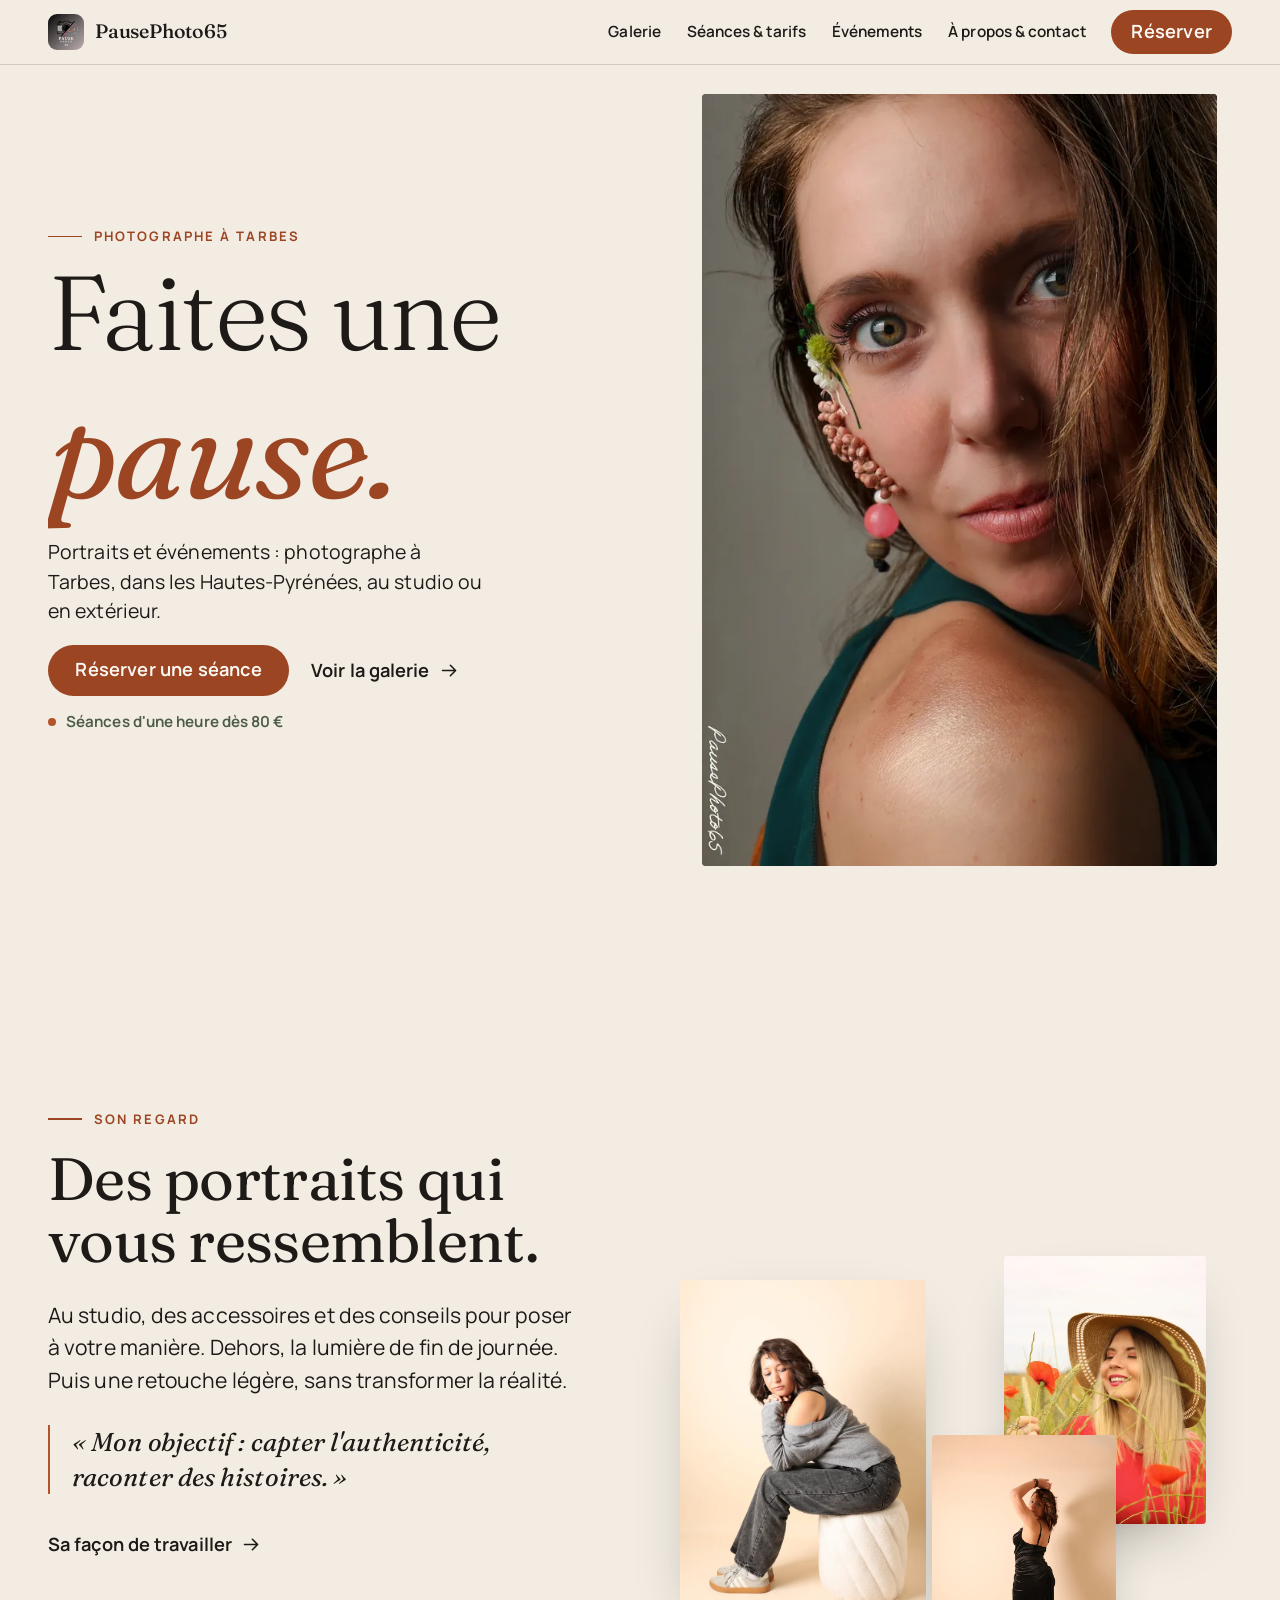
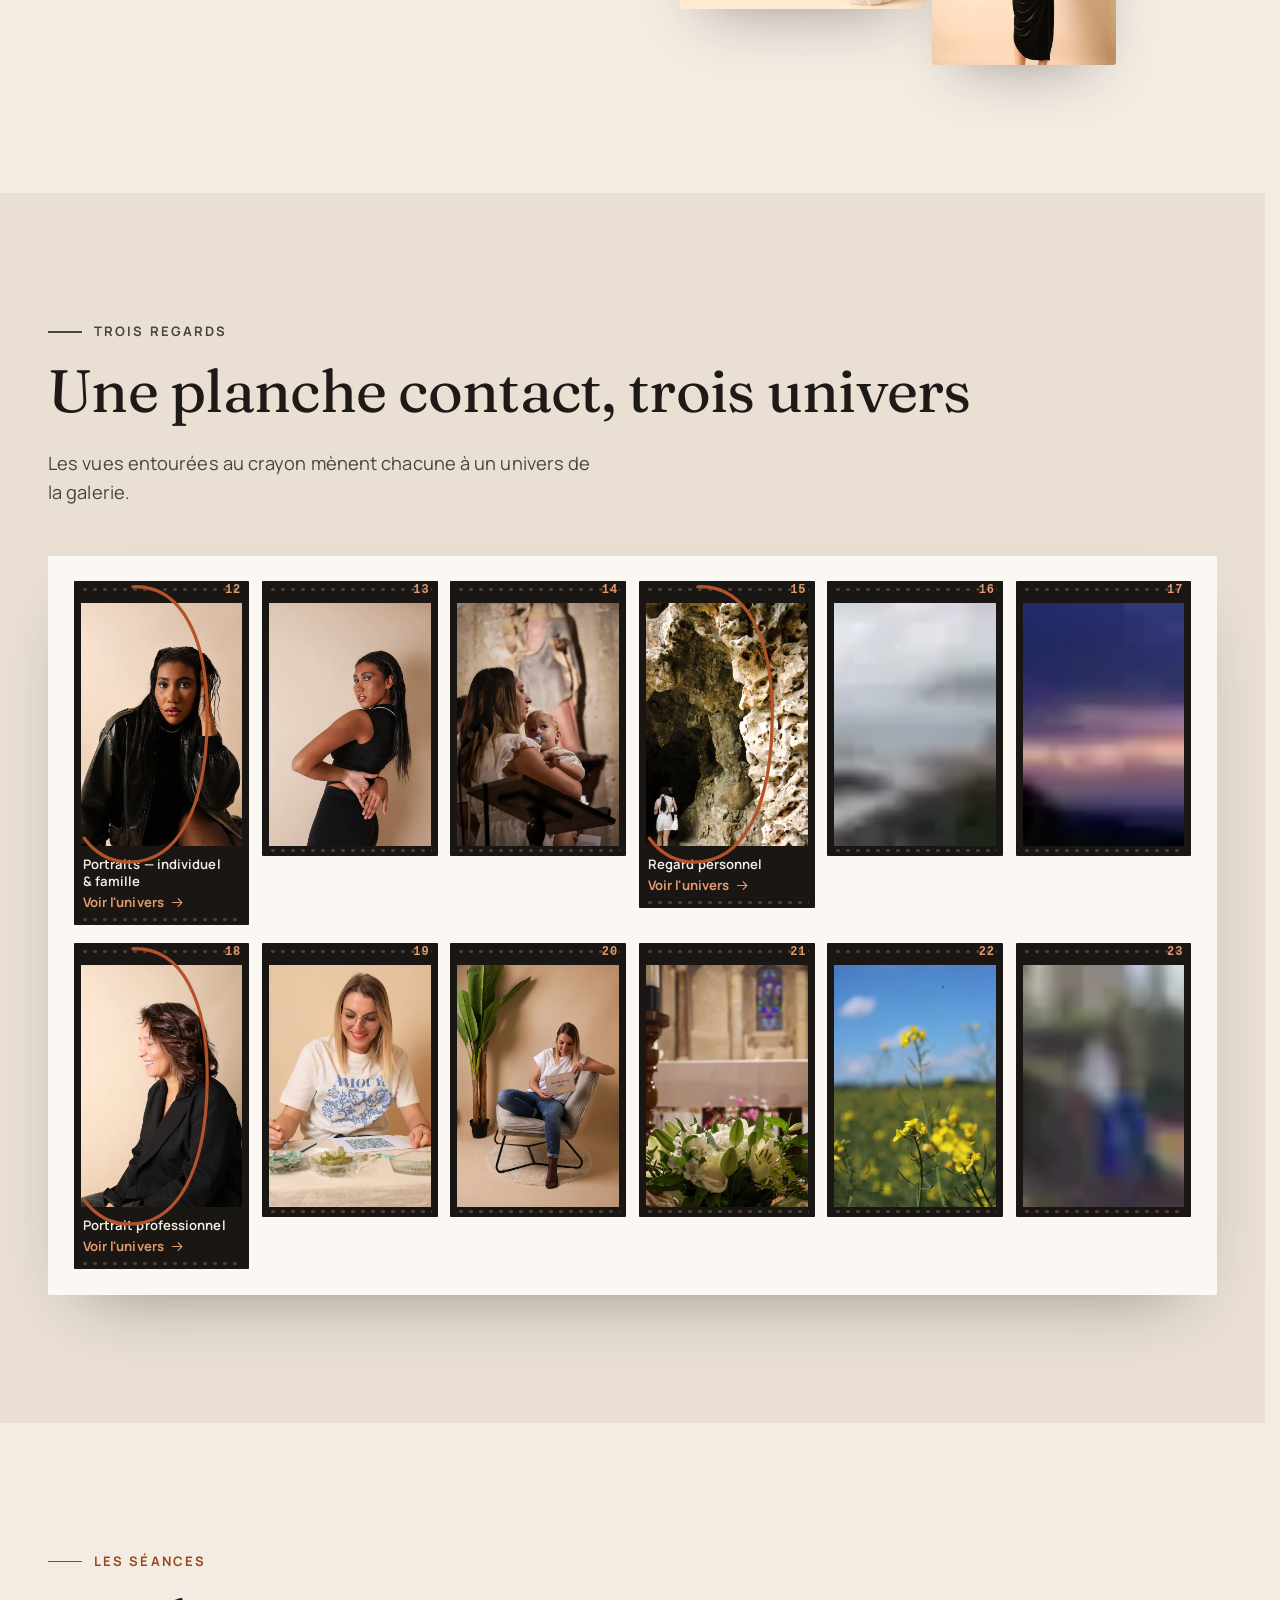
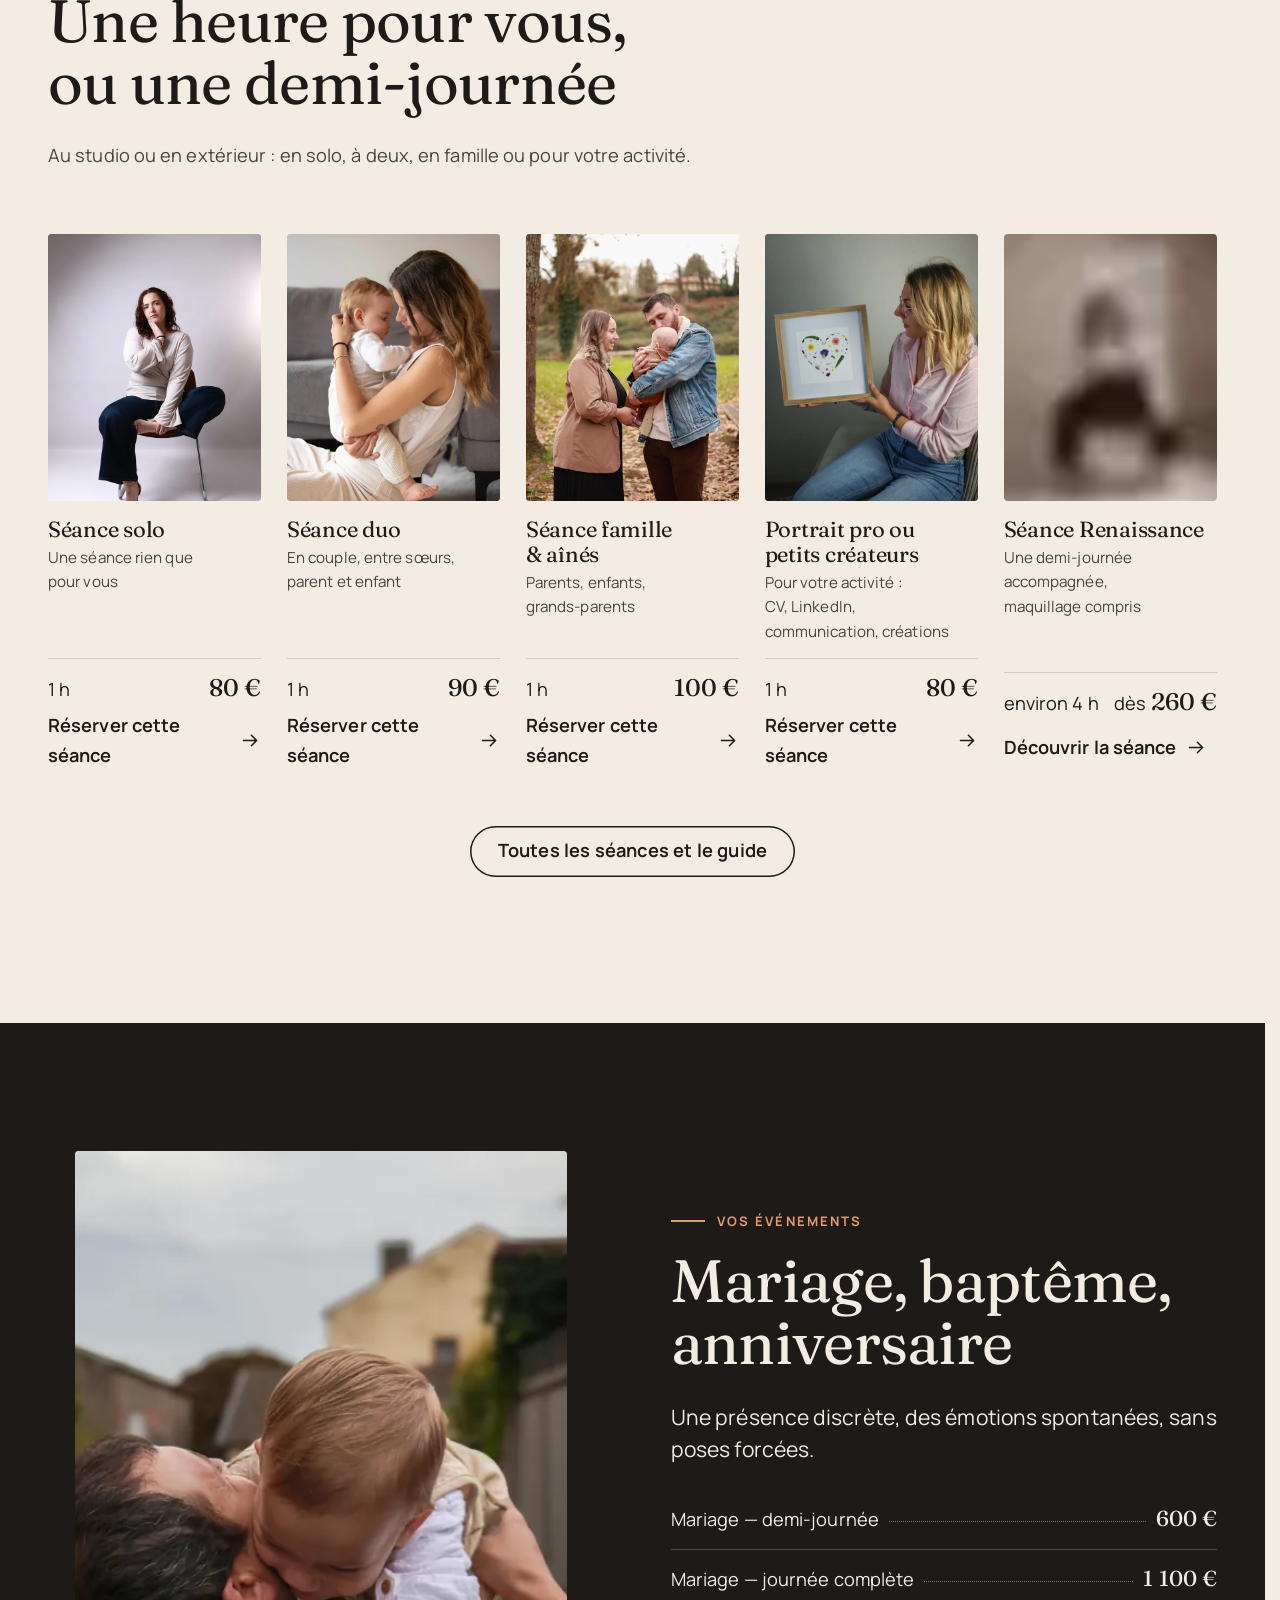
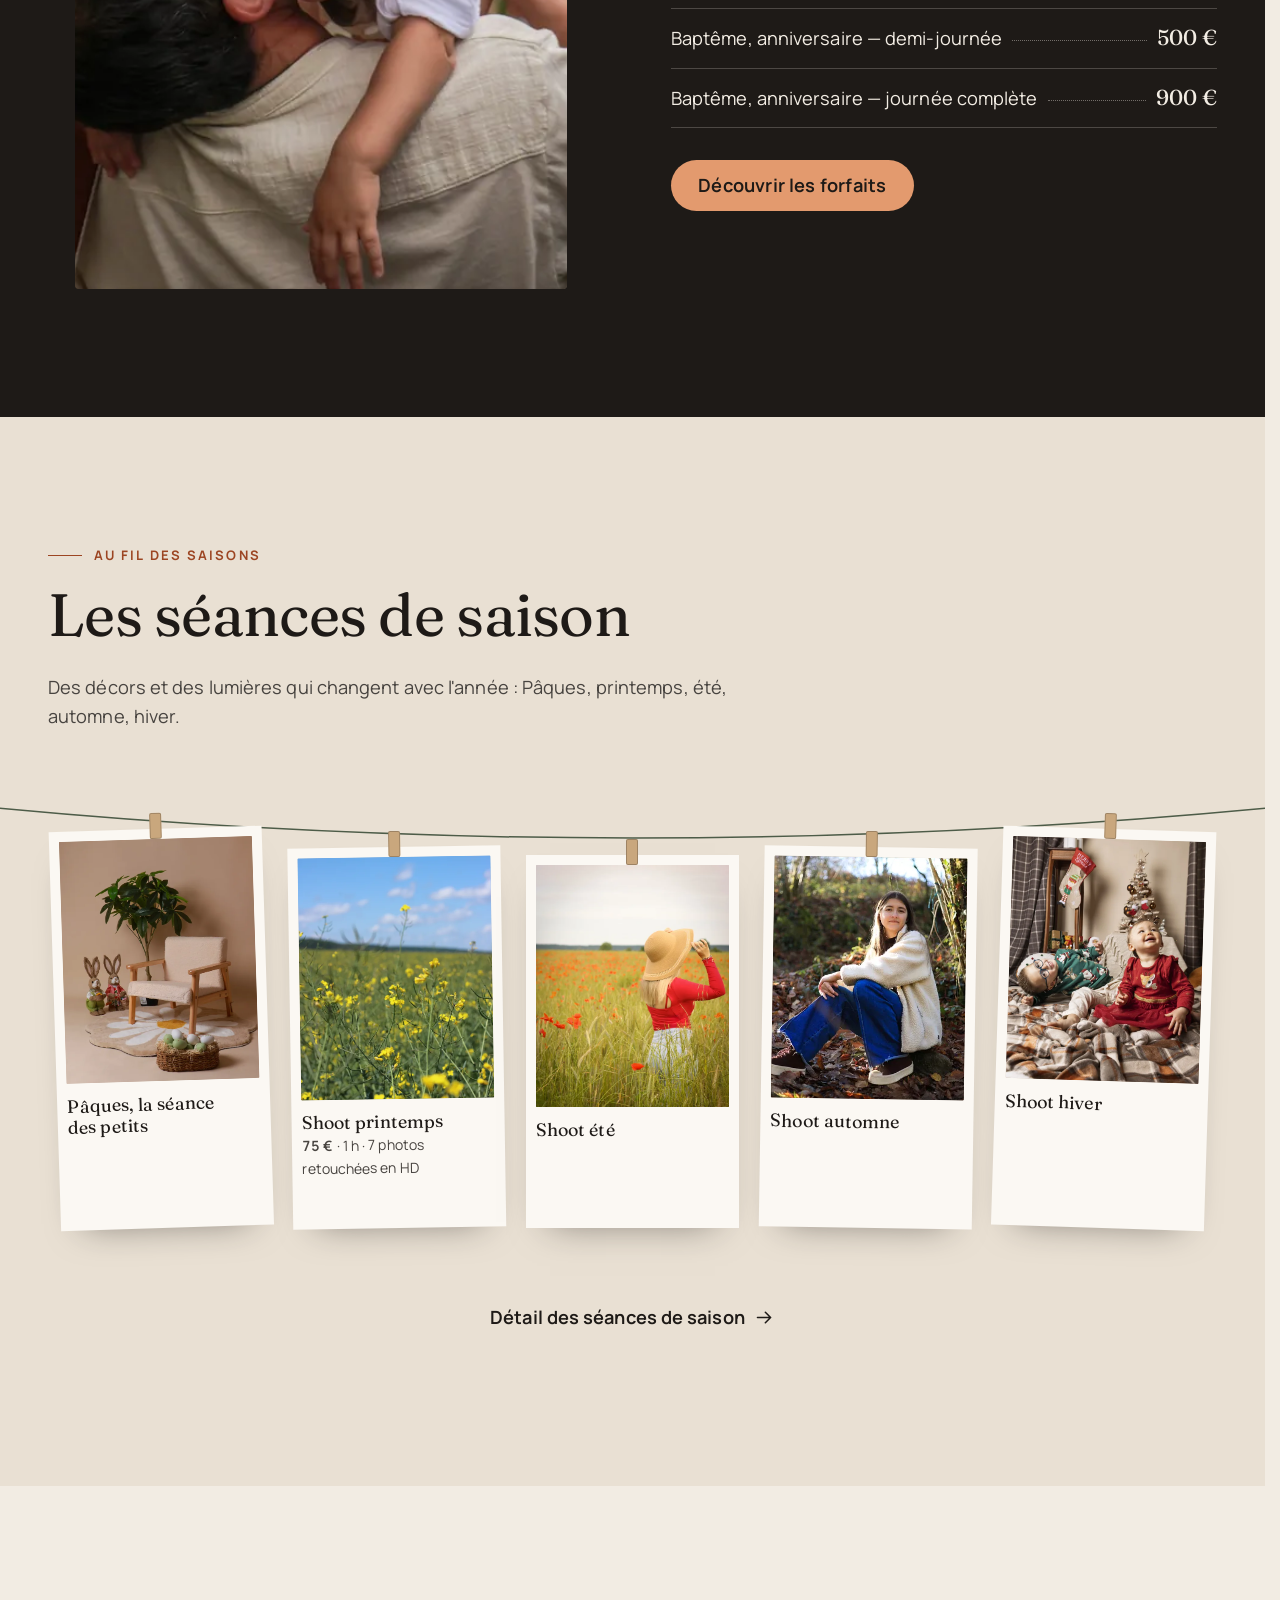
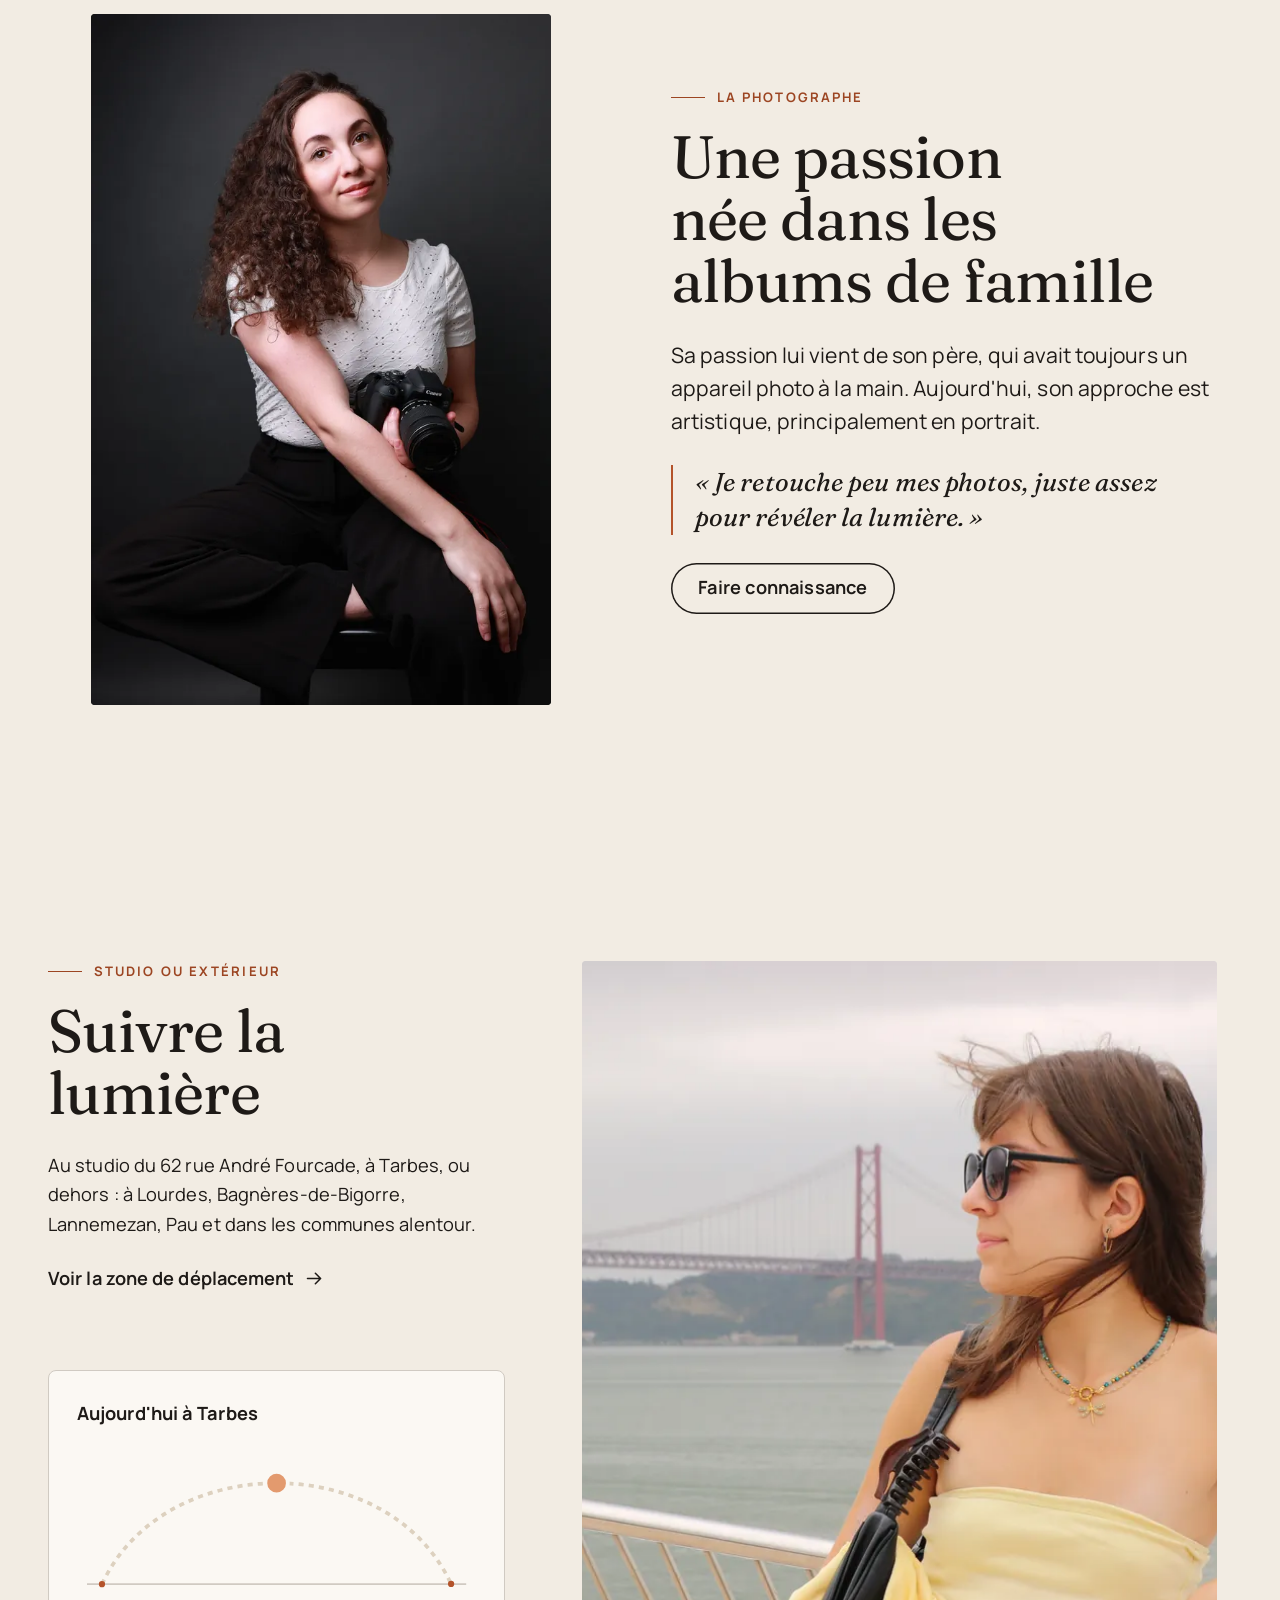
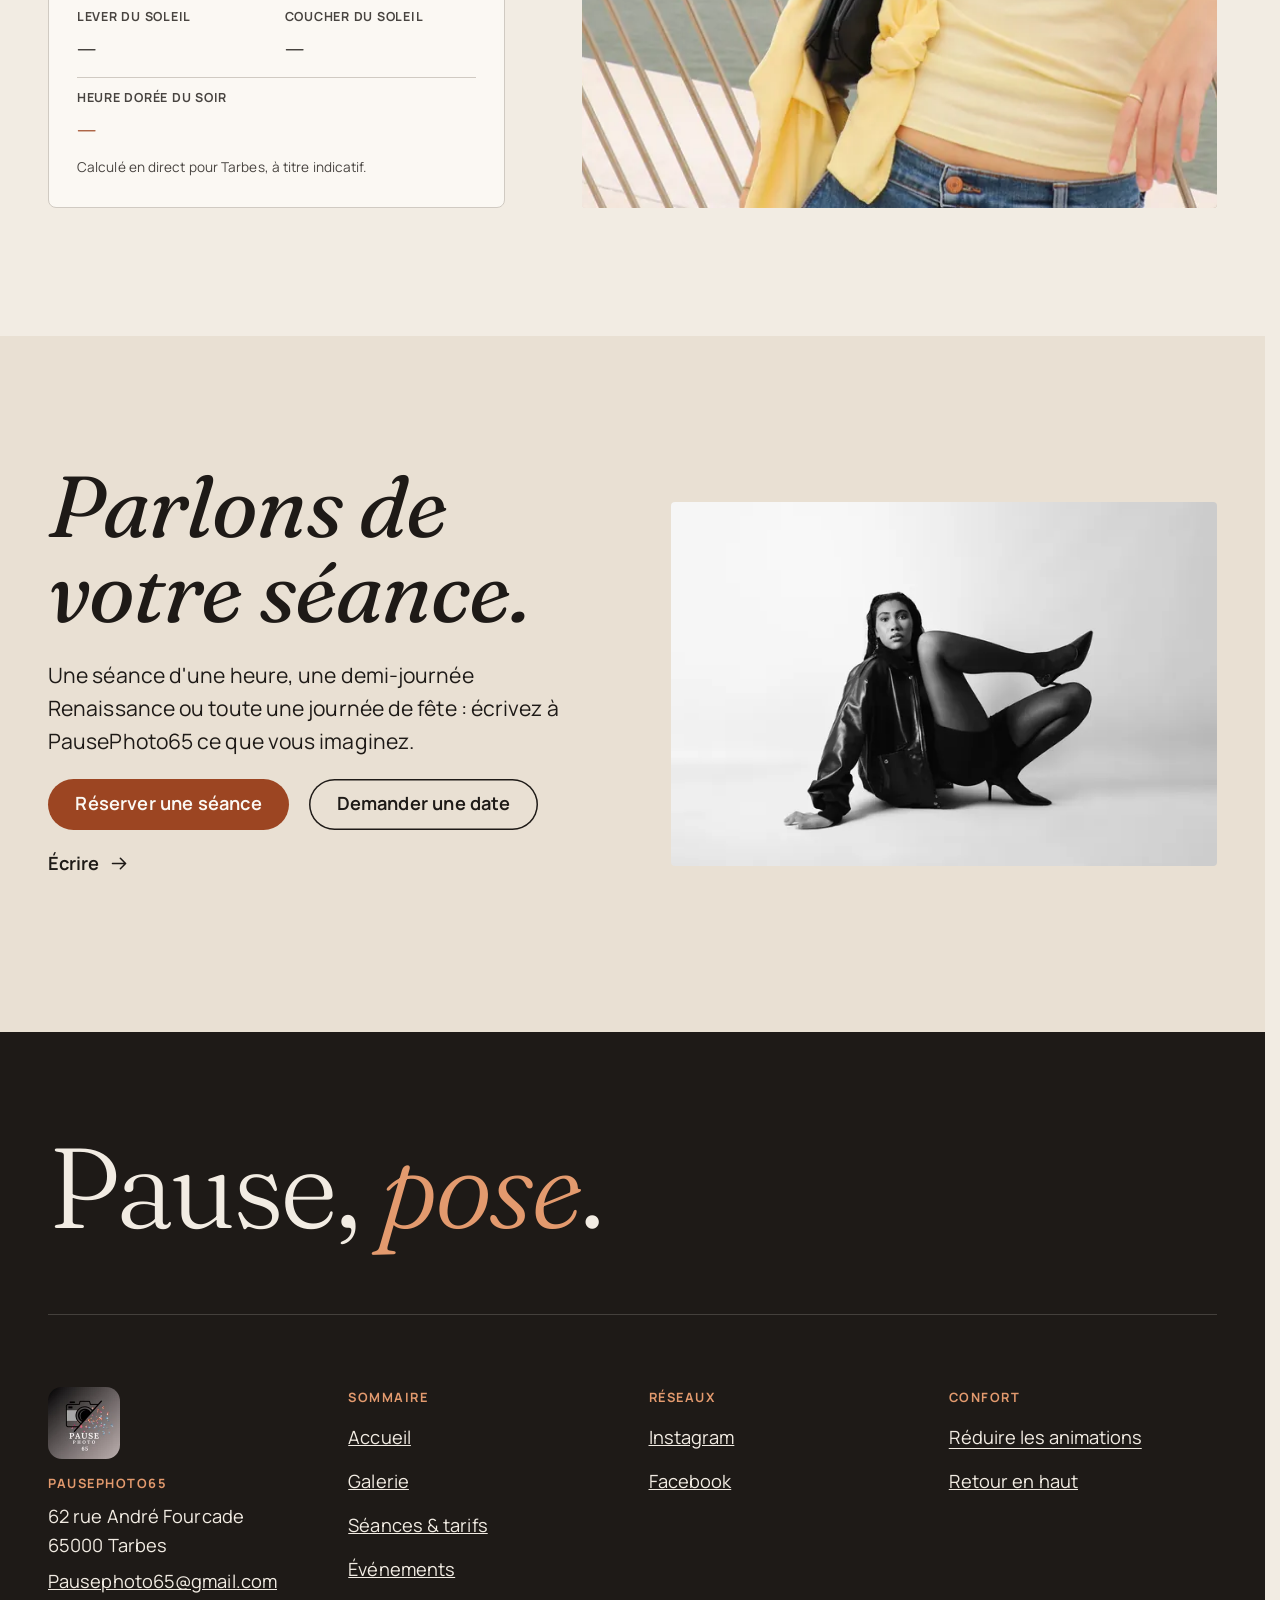
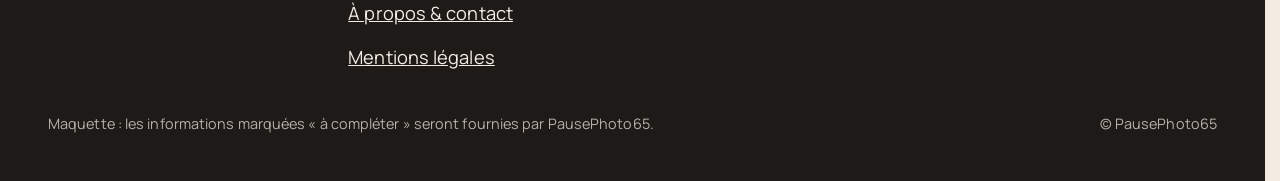
==== index.html @ 1d2128db "Maquette PausePhoto65 v1" ====
<!doctype html>
<html lang="fr" data-v="1" data-gabarit="accueil" data-page="accueil" data-curseur>
<head>
<meta charset="utf-8">
<meta name="viewport" content="width=device-width, initial-scale=1, viewport-fit=cover">
<title>PausePhoto65 : photographe à Tarbes, portraits et événements</title>
<meta name="description" content="PausePhoto65, photographe à Tarbes dans les Hautes-Pyrénées : portraits individuels et de famille, portraits professionnels, mariages et événements, au studio ou en extérieur.">
<meta name="robots" content="noindex, nofollow">
<link rel="canonical" href="https://pausephoto65-maquette.vercel.app/">
<style>:root{--fond:#f2ece3;--texte:#1e1a17;--voile-fond:#1e1a17;--ouverture-fond:#f2ece3;--menu-fond:#f2ece3}:root { --entete-h: 72px; --barres-h: 0px; } html { background: var(--fond); color: var(--texte); scrollbar-gutter: stable; } body { margin: 0; background: var(--fond); } html.js:not(.calme):not(.secours):not([data-arrivee="retour"]) [data-anime] { opacity: 0; } html.js:not(.calme):not(.secours):not([data-arrivee="retour"]) [data-anime].vu { opacity: 1; } [data-voile] { position: fixed; inset: 0; z-index: 900; background: var(--voile-fond); transform: translateY(100%); visibility: hidden; pointer-events: none; } html[data-arrivee="voile"]:not(.voile-leve):not(.calme):not(.secours) [data-voile] { transform: none; visibility: visible; } html.calme [data-voile], html.secours [data-voile] { visibility: hidden !important; } .ouverture-panneau { position: fixed; inset: 0; z-index: 850; display: none; place-content: center; justify-items: center; background: var(--ouverture-fond, var(--voile-fond)); color: var(--fond); text-align: center; } html.js[data-arrivee="intro"]:not(.calme):not(.secours):not(.intro-finie) .ouverture-panneau { display: grid; } html.defilement-bloque, html.defilement-bloque body, html.js[data-arrivee="intro"]:not(.calme):not(.secours):not(.intro-finie), html.js[data-arrivee="intro"]:not(.calme):not(.secours):not(.intro-finie) body, html[data-arrivee="voile"]:not(.voile-leve):not(.calme):not(.secours), html[data-arrivee="voile"]:not(.voile-leve):not(.calme):not(.secours) body { overflow: hidden; } html.js[data-arrivee="intro"]:not(.calme):not(.secours):not(.intro-finie) { background-color: var(--ouverture-fond, var(--voile-fond)); } html[data-arrivee="voile"]:not(.voile-leve):not(.calme):not(.secours) { background-color: var(--voile-fond); }</style>
<script>(function () {
var d = document.documentElement, ss = null, ls = null;
try { ss = window.sessionStorage; ls = window.localStorage; } catch (e) {}
d.classList.add('js');
var calme = false;
try { calme = !!ls && ls.getItem('socle:calme') === 'oui'; } catch (e) {}
if (!calme && window.matchMedia && matchMedia('(prefers-reduced-motion: reduce)').matches) calme = true;
if (calme) d.classList.add('calme');
var nav = performance.getEntriesByType ? performance.getEntriesByType('navigation')[0] : null;
var type = nav ? nav.type : 'navigate';
var depart = null;
try { depart = JSON.parse(ss.getItem('socle:depart') || 'null'); ss.removeItem('socle:depart'); } catch (e) {}
if (depart && !(Date.now() - depart.t < 15000)) depart = null;
var retourSection = false;
try { retourSection = !!ss.getItem('socle:calme-retour'); } catch (e) {}
var mode = type === 'back_forward' || retourSection ? 'retour' : type === 'reload' ? 'intro' : depart ? 'voile' : 'intro';
d.setAttribute('data-arrivee', mode);
if (mode === 'voile' && depart.couleur) d.style.setProperty('--voile-fond', depart.couleur);
if (type === 'reload' && 'scrollRestoration' in history) {
if (!retourSection) history.scrollRestoration = 'manual';
}
try {
var choisie = ls && ls.getItem('socle:langue');
var langue = (d.lang || '').slice(0, 2);
if (choisie && choisie !== langue && type === 'navigate' && !depart) {
var alt = document.querySelector('link[rel="alternate"][hreflang="' + choisie + '"]');
if (alt) location.replace(new URL(alt.href).pathname + location.search + location.hash);
}
} catch (e) {}
setTimeout(function () { if (!d.classList.contains('demarre')) d.classList.add('secours'); }, 2000);
})();</script>
<link rel="preload" href="/assets/fonts/fraunces.woff2" as="font" type="font/woff2" crossorigin>
<link rel="preload" href="/assets/fonts/manrope.woff2" as="font" type="font/woff2" crossorigin>
<link rel="stylesheet" href="/assets/css/socle.css?v=1">
<link rel="stylesheet" href="/assets/css/site.css?v=1">
<link rel="modulepreload" href="/assets/js/site.js?v=1">
<link rel="modulepreload" href="/assets/js/socle/index.js?v=1">
<script src="/assets/vendor/gsap.min.js" defer></script>
<script src="/assets/vendor/ScrollTrigger.min.js" defer></script>
<script src="/assets/vendor/SplitText.min.js" defer></script>
<script type="module" src="/assets/js/site.js?v=1"></script>
<meta name="theme-color" content="#f2ece3">
<link rel="icon" href="/assets/images/favicon-32.png" sizes="32x32" type="image/png">
<link rel="icon" href="/assets/images/favicon-48.png" sizes="48x48" type="image/png">
<link rel="apple-touch-icon" href="/assets/images/apple-touch-icon.png">
<meta property="og:type" content="website">
<meta property="og:site_name" content="PausePhoto65">
<meta property="og:locale" content="fr_FR">
<meta property="og:title" content="PausePhoto65 : photographe à Tarbes, portraits et événements">
<meta property="og:description" content="PausePhoto65, photographe à Tarbes dans les Hautes-Pyrénées : portraits individuels et de famille, portraits professionnels, mariages et événements, au studio ou en extérieur.">
<meta property="og:url" content="https://pausephoto65-maquette.vercel.app/">
<meta property="og:image" content="https://pausephoto65-maquette.vercel.app/assets/partage/accueil-fr.jpg">
<meta property="og:image:width" content="1200">
<meta property="og:image:height" content="630">
<meta property="og:image:alt" content="PausePhoto65, photographe à Tarbes : portrait d&#39;une femme qui regarde par-dessus son épaule">
<meta name="twitter:card" content="summary_large_image">
<script type="application/ld+json">{"@context":"https://schema.org","@type":"LocalBusiness","name":"PausePhoto65","description":"Photographe à Tarbes, dans les Hautes-Pyrénées : portraits individuels et de famille, portraits professionnels, mariages et événements, au studio ou en extérieur.","url":"https://pausephoto65-maquette.vercel.app/","email":"Pausephoto65@gmail.com","address":{"@type":"PostalAddress","streetAddress":"62 rue André Fourcade","postalCode":"65000","addressLocality":"Tarbes","addressCountry":"FR"},"areaServed":["Tarbes","Lourdes","Bagnères-de-Bigorre","Lannemezan","Pau"],"priceRange":"75 € – 1 100 €","sameAs":["https://www.facebook.com/pausephoto65/","https://www.instagram.com/pausephoto65/"]}</script>
</head>
<body id="haut">
<div data-voile aria-hidden="true"><div class="voile-contenu"><svg class="voile-iris" viewBox="-100 -100 200 200" aria-hidden="true" focusable="false">
<path class="iris-lames" fill-rule="evenodd" d="M-100 0a100 100 0 1 0 200 0a100 100 0 1 0 -200 0ZM0 -30.00L23.45 -18.70L29.25 6.68L13.02 27.03L-13.02 27.03L-29.25 6.68L-23.45 -18.70Z"/>
<path class="iris-aretes" d="M23.45 -18.70L98.47 17.42M29.25 6.68L47.78 87.85M13.02 27.03L-38.90 92.13M-13.02 27.03L-96.28 27.03M-29.25 6.68L-81.16 -58.42M-23.45 -18.70L-4.93 -99.88M0 -30.00L75.02 -66.13"/>
<circle class="iris-bague" r="98.5"/>
</svg><span data-voile-libelle>Accueil</span></div></div>
<div class="ouverture-panneau" data-ouverture aria-hidden="true" data-gouttiere="#f2ece3">
  <div class="iris" style="--flou:url(/assets/images/photos/regard-epaule-flou.webp)">
    <div class="iris-photo"><img src="/assets/images/photos/regard-epaule-640.webp" alt="" width="640" height="960" decoding="async"></div>
    <svg class="iris-svg" viewBox="-100 -100 200 200" aria-hidden="true" focusable="false">
<path class="iris-lames" fill-rule="evenodd" d="M-100 0a100 100 0 1 0 200 0a100 100 0 1 0 -200 0ZM0 -58.00L45.35 -36.16L56.55 12.91L25.17 52.26L-25.17 52.26L-56.55 12.91L-45.35 -36.16Z"/>
<path class="iris-aretes" d="M45.35 -36.16L99.49 -10.09M56.55 12.91L69.92 71.49M25.17 52.26L-12.30 99.24M-25.17 52.26L-85.26 52.26M-56.55 12.91L-94.01 -34.08M-45.35 -36.16L-31.97 -94.75M0 -58.00L54.14 -84.07"/>
<circle class="iris-bague" r="98.5"/>
</svg>
  </div>
  <p class="ouverture-nom">PausePhoto65</p>
  <p class="ouverture-ligne">Photographe à Tarbes</p>
</div>
<a class="evitement" href="#contenu">Aller au contenu</a>
<header data-entete>
  <div class="entete-rangee">
    <a class="entete-logo" href="/" data-libelle="Accueil" aria-current="page">
      <img src="/assets/images/logo/logo-72.webp" alt="" width="36" height="36"><span>PausePhoto65</span>
    </a>
    <nav data-nav aria-label="Navigation principale">
      <ul><li><a href="/galerie" data-libelle="Galerie">Galerie</a></li><li><a href="/seances" data-libelle="Séances &amp; tarifs">Séances &amp; tarifs</a></li><li><a href="/evenements" data-libelle="Événements">Événements</a></li><li><a href="/a-propos" data-libelle="À propos &amp; contact">À propos &amp; contact</a></li></ul>
    </nav>
    <div class="entete-actions">
      <a class="bouton bouton--petit" href="/seances#reservation" data-libelle="Séances &amp; tarifs" data-magnetique>Réserver</a>
      <button type="button" data-menu-bouton aria-controls="menu" aria-expanded="false" data-libelle-ouvrir="Menu" data-libelle-fermer="Fermer"><span class="menu-icone" aria-hidden="true"><span></span><span></span></span><span data-libelle-bouton>Menu</span></button>
    </div>
  </div>
</header>
<div id="menu" data-menu role="dialog" aria-modal="true" aria-label="Menu">
  <div class="menu-grille">
    <ul><li style="--i:0"><a href="/" class="menu-lien" data-libelle="Accueil" aria-current="page"><span class="menu-num" aria-hidden="true">01</span><span>Accueil</span></a></li><li style="--i:1"><a href="/galerie" class="menu-lien" data-libelle="Galerie"><span class="menu-num" aria-hidden="true">02</span><span>Galerie</span></a></li><li style="--i:2"><a href="/seances" class="menu-lien" data-libelle="Séances &amp; tarifs"><span class="menu-num" aria-hidden="true">03</span><span>Séances &amp; tarifs</span></a></li><li style="--i:3"><a href="/evenements" class="menu-lien" data-libelle="Événements"><span class="menu-num" aria-hidden="true">04</span><span>Événements</span></a></li><li style="--i:4"><a href="/a-propos" class="menu-lien" data-libelle="À propos &amp; contact"><span class="menu-num" aria-hidden="true">05</span><span>À propos &amp; contact</span></a></li></ul>
    <div class="menu-cote">
      <p><a class="bouton" href="/seances#reservation" data-libelle="Séances &amp; tarifs">Réserver une séance</a></p>
      <p><a class="lien-fort" href="mailto:Pausephoto65@gmail.com">Pausephoto65@gmail.com</a></p>
      <p class="menu-adresse">62 rue André Fourcade, 65000 Tarbes</p>
      <p class="menu-reseaux"><a href="https://www.instagram.com/pausephoto65/" target="_blank" rel="noopener">Instagram<span class="visuellement-cache"> (nouvel onglet)</span></a> · <a href="https://www.facebook.com/pausephoto65/" target="_blank" rel="noopener">Facebook<span class="visuellement-cache"> (nouvel onglet)</span></a></p>
      <p><button type="button" class="lien" data-calme-bascule data-libelle-reduire="Réduire les animations" data-libelle-retablir="Rétablir les animations" data-libelle-systeme="Animations réduites par le réglage de votre appareil"><span data-libelle-bouton>Réduire les animations</span></button></p>
    </div>
  </div>
</div>
<main id="contenu" tabindex="-1">
<section class="hero ecran" id="ouverture">
  <div class="hero-titre-bloc">
    <p class="sur hero-sur" data-anime="gsap" data-entree><span class="sur-trait" aria-hidden="true"></span>Photographe à Tarbes</p>
    <h1 class="hero-titre" data-superpose><span class="ligne-masque"><span class="hero-ligne" data-anime="gsap">Faites une</span></span><span class="ligne-masque"><span class="hero-ligne hero-ligne--accent" data-anime="gsap">pause.</span></span></h1>
  </div>
  <figure data-hero data-mise-au-point class="media hero-media" style="--flou:url(/assets/images/photos/regard-epaule-flou.webp);--cadrage:50% 40%">
  <picture>
    <img src="/assets/images/photos/regard-epaule-1280.webp" srcset="/assets/images/photos/regard-epaule-640.webp 640w, /assets/images/photos/regard-epaule-1280.webp 1280w, /assets/images/photos/regard-epaule-1920.webp 1920w" sizes="(max-width: 760px) 92vw, (max-width: 1100px) 40vw, 32vw" alt="Portrait rapproché d&#39;une femme qui regarde par-dessus son épaule, boucles d&#39;oreilles fleuries" width="1280" height="1920" fetchpriority="high" loading="eager" decoding="async">
  </picture>
</figure>
  <div class="hero-cote" data-anime="gsap">
    <p class="hero-texte">Portraits et événements : photographe à Tarbes, dans les Hautes-Pyrénées, au studio ou en extérieur.</p>
    <p class="hero-actions">
      <a class="bouton" href="/seances#reservation" data-libelle="Séances &amp; tarifs" data-action-principale data-magnetique>Réserver une séance</a>
      <a href="/galerie" class="lien-fleche" data-libelle="Galerie">Voir la galerie <svg class="icone" viewBox="0 0 24 24" aria-hidden="true" focusable="false"><path d="M4 12h15m-6-6 6 6-6 6" fill="none" stroke="currentColor" stroke-width="1.8" stroke-linecap="round" stroke-linejoin="round"/></svg></a>
    </p>
    <p class="hero-info" data-info-cle>Séances d&#39;une heure dès 80 €</p>
  </div>
</section>
<section class="section manifeste" id="pause-pose">
  <div class="conteneur manifeste-grille">
    <div class="manifeste-texte">
      <p class="sur"><span class="sur-trait" aria-hidden="true"></span>Son regard</p>
      <h2 class="titre-section" data-anime>Des portraits qui vous ressemblent.</h2>
      <p class="texte-large" data-anime>Au studio, des accessoires et des conseils pour poser à votre manière. Dehors, la lumière de fin de journée. Puis une retouche légère, sans transformer la réalité.</p>
      <blockquote class="citation " data-anime><p>« Mon objectif : capter l&#39;authenticité, raconter des histoires. »</p></blockquote>
      <p data-anime><a href="/a-propos#facon" class="lien-fleche" data-libelle="À propos &amp; contact">Sa façon de travailler <svg class="icone" viewBox="0 0 24 24" aria-hidden="true" focusable="false"><path d="M4 12h15m-6-6 6 6-6 6" fill="none" stroke="currentColor" stroke-width="1.8" stroke-linecap="round" stroke-linejoin="round"/></svg></a></p>
    </div>
    <div class="manifeste-visuel">
      <canvas class="mot-pause" data-mot-pause aria-hidden="true" data-audit-ignorer width="600" height="240"></canvas>
      <div class="manifeste-photos">
        <figure data-parallaxe="-8" data-mise-au-point class="media manifeste-photo manifeste-photo--1" style="--flou:url(/assets/images/photos/studio-pouf-pull-gris-flou.webp);--cadrage:50% 35%;aspect-ratio:3 / 4">
  <picture>
    <img src="/assets/images/photos/studio-pouf-pull-gris-1280.webp" srcset="/assets/images/photos/studio-pouf-pull-gris-640.webp 640w, /assets/images/photos/studio-pouf-pull-gris-1280.webp 1280w, /assets/images/photos/studio-pouf-pull-gris-1920.webp 1920w" sizes="(max-width: 760px) 56vw, 22vw" alt="Jeune femme assise sur un pouf blanc, pull gris, regard pensif" width="1280" height="1778" loading="lazy" decoding="async">
  </picture>
</figure>
        <figure data-parallaxe="10" data-mise-au-point class="media manifeste-photo manifeste-photo--2" style="--flou:url(/assets/images/photos/coquelicots-chapeau-sourire-flou.webp);--cadrage:50% 30%;aspect-ratio:3 / 4">
  <picture>
    <img src="/assets/images/photos/coquelicots-chapeau-sourire-1280.webp" srcset="/assets/images/photos/coquelicots-chapeau-sourire-640.webp 640w, /assets/images/photos/coquelicots-chapeau-sourire-1280.webp 1280w, /assets/images/photos/coquelicots-chapeau-sourire-1920.webp 1920w" sizes="(max-width: 760px) 46vw, 18vw" alt="Femme souriante au chapeau de paille, les yeux fermés, parmi les coquelicots" width="1280" height="1658" loading="lazy" decoding="async">
  </picture>
</figure>
        <figure data-parallaxe="-14" data-mise-au-point class="media manifeste-photo manifeste-photo--3" style="--flou:url(/assets/images/photos/studio-robe-satin-dos-flou.webp);--cadrage:50% 30%;aspect-ratio:4 / 5">
  <picture>
    <img src="/assets/images/photos/studio-robe-satin-dos-1280.webp" srcset="/assets/images/photos/studio-robe-satin-dos-640.webp 640w, /assets/images/photos/studio-robe-satin-dos-1280.webp 1280w, /assets/images/photos/studio-robe-satin-dos-1920.webp 1920w" sizes="(max-width: 760px) 42vw, 16vw" alt="Femme en robe de satin noir, de dos, les bras levés, fond beige" width="1280" height="1546" loading="lazy" decoding="async">
  </picture>
</figure>
      </div>
    </div>
  </div>
</section>
<section class="section regards" id="trois-regards">
  <div class="conteneur regards-tete">
    <p class="sur"><span class="sur-trait" aria-hidden="true"></span>Trois regards</p>
    <h2 class="titre-section" data-anime>Une planche contact, trois univers</h2>
    <p data-anime>Les vues entourées au crayon mènent chacune à un univers de la galerie.</p>
  </div>
  <div class="conteneur">
    <ol class="planche" data-planche>
      <li class="vue vue--choisie"><span class="vue-num" aria-hidden="true">12</span><a class="vue-lien" href="/galerie#portraits" data-libelle="Galerie"><span class="vue-cadre"><figure class="media vue-media" style="--flou:url(/assets/images/photos/studio-blouson-cuir-main-flou.webp);--cadrage:50% 35%;aspect-ratio:2 / 3">
  <picture>
    <img src="/assets/images/photos/studio-blouson-cuir-main-1280.webp" srcset="/assets/images/photos/studio-blouson-cuir-main-640.webp 640w, /assets/images/photos/studio-blouson-cuir-main-1280.webp 1280w, /assets/images/photos/studio-blouson-cuir-main-1920.webp 1920w" sizes="(max-width: 760px) 30vw, 15vw" alt="" width="1280" height="1873" loading="lazy" decoding="async">
  </picture>
</figure><svg class="vue-cercle" viewBox="0 0 100 150" preserveAspectRatio="none" aria-hidden="true" focusable="false"><path d="M50 4C80 3 97 30 96 74c-1 44-18 72-48 72C19 146 3 118 4 75 5 33 20 6 52 5c9 0 17 3 22 7" pathLength="1"/></svg></span><span class="vue-legende">Portraits — individuel &amp; famille <span class="vue-voir">Voir l&#39;univers <svg class="icone" viewBox="0 0 24 24" aria-hidden="true" focusable="false"><path d="M4 12h15m-6-6 6 6-6 6" fill="none" stroke="currentColor" stroke-width="1.8" stroke-linecap="round" stroke-linejoin="round"/></svg></span></span></a></li><li class="vue"><span class="vue-num" aria-hidden="true">13</span><figure class="media vue-media" style="--flou:url(/assets/images/photos/studio-dos-noir-flou.webp);--cadrage:50% 35%;aspect-ratio:2 / 3">
  <picture>
    <img src="/assets/images/photos/studio-dos-noir-1280.webp" srcset="/assets/images/photos/studio-dos-noir-640.webp 640w, /assets/images/photos/studio-dos-noir-1280.webp 1280w, /assets/images/photos/studio-dos-noir-1920.webp 1920w" sizes="(max-width: 760px) 30vw, 15vw" alt="Jeune femme de dos qui se retourne vers l&#39;objectif, haut noir, fond beige" width="1280" height="1862" loading="lazy" decoding="async">
  </picture>
</figure></li><li class="vue"><span class="vue-num" aria-hidden="true">14</span><figure class="media vue-media" style="--flou:url(/assets/images/photos/bapteme-maman-bebe-eglise-flou.webp);--cadrage:50% 35%;aspect-ratio:2 / 3">
  <picture>
    <img src="/assets/images/photos/bapteme-maman-bebe-eglise-1280.webp" srcset="/assets/images/photos/bapteme-maman-bebe-eglise-640.webp 640w, /assets/images/photos/bapteme-maman-bebe-eglise-1280.webp 1280w, /assets/images/photos/bapteme-maman-bebe-eglise-1920.webp 1920w" sizes="(max-width: 760px) 30vw, 15vw" alt="Maman qui tient son bébé dans les bras, dans une église" width="1280" height="1920" loading="lazy" decoding="async">
  </picture>
</figure></li><li class="vue vue--choisie"><span class="vue-num" aria-hidden="true">15</span><a class="vue-lien" href="/galerie#regard" data-libelle="Galerie"><span class="vue-cadre"><figure class="media vue-media" style="--flou:url(/assets/images/photos/lisbonne-rocher-flou.webp);--cadrage:50% 35%;aspect-ratio:2 / 3">
  <picture>
    <img src="/assets/images/photos/lisbonne-rocher-1280.webp" srcset="/assets/images/photos/lisbonne-rocher-640.webp 640w, /assets/images/photos/lisbonne-rocher-1280.webp 1280w, /assets/images/photos/lisbonne-rocher-1920.webp 1920w" sizes="(max-width: 760px) 30vw, 15vw" alt="" width="1280" height="1920" loading="lazy" decoding="async">
  </picture>
</figure><svg class="vue-cercle" viewBox="0 0 100 150" preserveAspectRatio="none" aria-hidden="true" focusable="false"><path d="M50 4C80 3 97 30 96 74c-1 44-18 72-48 72C19 146 3 118 4 75 5 33 20 6 52 5c9 0 17 3 22 7" pathLength="1"/></svg></span><span class="vue-legende">Regard personnel <span class="vue-voir">Voir l&#39;univers <svg class="icone" viewBox="0 0 24 24" aria-hidden="true" focusable="false"><path d="M4 12h15m-6-6 6 6-6 6" fill="none" stroke="currentColor" stroke-width="1.8" stroke-linecap="round" stroke-linejoin="round"/></svg></span></span></a></li><li class="vue"><span class="vue-num" aria-hidden="true">16</span><figure class="media vue-media" style="--flou:url(/assets/images/photos/cote-brume-flou.webp);--cadrage:50% 35%;aspect-ratio:2 / 3">
  <picture>
    <img src="/assets/images/photos/cote-brume-683.webp" srcset="/assets/images/photos/cote-brume-640.webp 640w, /assets/images/photos/cote-brume-683.webp 683w" sizes="(max-width: 760px) 30vw, 15vw" alt="Côte rocheuse dans la brume" width="683" height="1024" loading="lazy" decoding="async">
  </picture>
</figure></li><li class="vue"><span class="vue-num" aria-hidden="true">17</span><figure class="media vue-media" style="--flou:url(/assets/images/photos/crepuscule-mer-flou.webp);--cadrage:50% 35%;aspect-ratio:2 / 3">
  <picture>
    <img src="/assets/images/photos/crepuscule-mer-683.webp" srcset="/assets/images/photos/crepuscule-mer-640.webp 640w, /assets/images/photos/crepuscule-mer-683.webp 683w" sizes="(max-width: 760px) 30vw, 15vw" alt="Ciel violet au crépuscule au-dessus de la mer" width="683" height="1024" loading="lazy" decoding="async">
  </picture>
</figure></li><li class="vue vue--choisie"><span class="vue-num" aria-hidden="true">18</span><a class="vue-lien" href="/galerie#pro" data-libelle="Galerie"><span class="vue-cadre"><figure class="media vue-media" style="--flou:url(/assets/images/photos/blazer-sourire-flou.webp);--cadrage:50% 35%;aspect-ratio:2 / 3">
  <picture>
    <img src="/assets/images/photos/blazer-sourire-1280.webp" srcset="/assets/images/photos/blazer-sourire-640.webp 640w, /assets/images/photos/blazer-sourire-1280.webp 1280w, /assets/images/photos/blazer-sourire-1920.webp 1920w" sizes="(max-width: 760px) 30vw, 15vw" alt="" width="1280" height="1835" loading="lazy" decoding="async">
  </picture>
</figure><svg class="vue-cercle" viewBox="0 0 100 150" preserveAspectRatio="none" aria-hidden="true" focusable="false"><path d="M50 4C80 3 97 30 96 74c-1 44-18 72-48 72C19 146 3 118 4 75 5 33 20 6 52 5c9 0 17 3 22 7" pathLength="1"/></svg></span><span class="vue-legende">Portrait professionnel <span class="vue-voir">Voir l&#39;univers <svg class="icone" viewBox="0 0 24 24" aria-hidden="true" focusable="false"><path d="M4 12h15m-6-6 6 6-6 6" fill="none" stroke="currentColor" stroke-width="1.8" stroke-linecap="round" stroke-linejoin="round"/></svg></span></span></a></li><li class="vue"><span class="vue-num" aria-hidden="true">19</span><figure class="media vue-media" style="--flou:url(/assets/images/photos/creatrice-atelier-flou.webp);--cadrage:50% 35%;aspect-ratio:2 / 3">
  <picture>
    <img src="/assets/images/photos/creatrice-atelier-1280.webp" srcset="/assets/images/photos/creatrice-atelier-640.webp 640w, /assets/images/photos/creatrice-atelier-1280.webp 1280w, /assets/images/photos/creatrice-atelier-1920.webp 1920w" sizes="(max-width: 760px) 30vw, 15vw" alt="Créatrice souriante à sa table de travail, entourée de pétales" width="1280" height="1661" loading="lazy" decoding="async">
  </picture>
</figure></li><li class="vue"><span class="vue-num" aria-hidden="true">20</span><figure class="media vue-media" style="--flou:url(/assets/images/photos/studio-carte-soleil-flou.webp);--cadrage:50% 35%;aspect-ratio:2 / 3">
  <picture>
    <img src="/assets/images/photos/studio-carte-soleil-1280.webp" srcset="/assets/images/photos/studio-carte-soleil-640.webp 640w, /assets/images/photos/studio-carte-soleil-1280.webp 1280w, /assets/images/photos/studio-carte-soleil-1920.webp 1920w" sizes="(max-width: 760px) 30vw, 15vw" alt="Jeune femme assise dans un fauteuil du studio, une carte entre les mains" width="1280" height="1920" loading="lazy" decoding="async">
  </picture>
</figure></li><li class="vue"><span class="vue-num" aria-hidden="true">21</span><figure class="media vue-media" style="--flou:url(/assets/images/photos/eglise-bouquet-blanc-flou.webp);--cadrage:50% 35%;aspect-ratio:2 / 3">
  <picture>
    <img src="/assets/images/photos/eglise-bouquet-blanc-1280.webp" srcset="/assets/images/photos/eglise-bouquet-blanc-640.webp 640w, /assets/images/photos/eglise-bouquet-blanc-1280.webp 1280w, /assets/images/photos/eglise-bouquet-blanc-1920.webp 1920w" sizes="(max-width: 760px) 30vw, 15vw" alt="Bouquet de fleurs blanches dans une église" width="1280" height="1920" loading="lazy" decoding="async">
  </picture>
</figure></li><li class="vue"><span class="vue-num" aria-hidden="true">22</span><figure class="media vue-media" style="--flou:url(/assets/images/photos/printemps-colza-fleur-flou.webp);--cadrage:50% 35%;aspect-ratio:2 / 3">
  <picture>
    <img src="/assets/images/photos/printemps-colza-fleur-1280.webp" srcset="/assets/images/photos/printemps-colza-fleur-640.webp 640w, /assets/images/photos/printemps-colza-fleur-1280.webp 1280w, /assets/images/photos/printemps-colza-fleur-1920.webp 1920w" sizes="(max-width: 760px) 30vw, 15vw" alt="Fleurs de colza sous un ciel bleu" width="1280" height="1920" loading="lazy" decoding="async">
  </picture>
</figure></li><li class="vue"><span class="vue-num" aria-hidden="true">23</span><figure class="media vue-media" style="--flou:url(/assets/images/photos/automne-foret-debout-flou.webp);--cadrage:50% 35%;aspect-ratio:2 / 3">
  <picture>
    <img src="/assets/images/photos/automne-foret-debout-1280.webp" srcset="/assets/images/photos/automne-foret-debout-640.webp 640w, /assets/images/photos/automne-foret-debout-1280.webp 1280w, /assets/images/photos/automne-foret-debout-1920.webp 1920w" sizes="(max-width: 760px) 30vw, 15vw" alt="Jeune femme debout dans un sous-bois d&#39;automne, manteau clair et jean bleu" width="1280" height="1820" loading="lazy" decoding="async">
  </picture>
</figure></li>
    </ol>
  </div>
</section>
<section class="section seances-accueil" id="seances">
  <div class="conteneur">
    <div class="tete-section">
      <p class="sur"><span class="sur-trait" aria-hidden="true"></span>Les séances</p>
      <h2 class="titre-section" data-anime>Une heure pour vous, ou une demi-journée</h2>
      <p data-anime>Au studio ou en extérieur : en solo, à deux, en famille ou pour votre activité.</p>
    </div>
    <ul class="cartes-seances">
      <li class="carte-seance" data-anime data-inclinaison>
        <figure data-mise-au-point class="media carte-seance-media" style="--flou:url(/assets/images/photos/studio-chaise-pull-blanc-flou.webp);--cadrage:50% 30%;aspect-ratio:4 / 5">
  <picture>
    <img src="/assets/images/photos/studio-chaise-pull-blanc-1280.webp" srcset="/assets/images/photos/studio-chaise-pull-blanc-640.webp 640w, /assets/images/photos/studio-chaise-pull-blanc-1280.webp 1280w, /assets/images/photos/studio-chaise-pull-blanc-1920.webp 1920w" sizes="(max-width: 760px) 80vw, 22vw" alt="Jeune femme assise sur une chaise, pull blanc, la main contre la joue" width="1280" height="1690" loading="lazy" decoding="async">
  </picture>
</figure>
        <h3>Séance solo</h3>
        <p class="carte-seance-pour">Une séance rien que pour vous</p>
        <p class="carte-seance-ligne"><span>1 h</span><span class="prix " data-prix>80 €</span></p>
        <a href="/seances?seance=solo#reservation" class="lien-fleche" data-libelle="Séances &amp; tarifs">Réserver cette séance <svg class="icone" viewBox="0 0 24 24" aria-hidden="true" focusable="false"><path d="M4 12h15m-6-6 6 6-6 6" fill="none" stroke="currentColor" stroke-width="1.8" stroke-linecap="round" stroke-linejoin="round"/></svg></a>
      </li><li class="carte-seance" data-anime data-inclinaison>
        <figure data-mise-au-point class="media carte-seance-media" style="--flou:url(/assets/images/photos/famille-maman-bebe-canape-flou.webp);--cadrage:50% 35%;aspect-ratio:4 / 5">
  <picture>
    <img src="/assets/images/photos/famille-maman-bebe-canape-1280.webp" srcset="/assets/images/photos/famille-maman-bebe-canape-640.webp 640w, /assets/images/photos/famille-maman-bebe-canape-1280.webp 1280w, /assets/images/photos/famille-maman-bebe-canape-1920.webp 1920w" sizes="(max-width: 760px) 80vw, 22vw" alt="Maman qui serre son bébé contre elle sur un canapé" width="1280" height="1555" loading="lazy" decoding="async">
  </picture>
</figure>
        <h3>Séance duo</h3>
        <p class="carte-seance-pour">En couple, entre sœurs, parent et enfant</p>
        <p class="carte-seance-ligne"><span>1 h</span><span class="prix " data-prix>90 €</span></p>
        <a href="/seances?seance=duo#reservation" class="lien-fleche" data-libelle="Séances &amp; tarifs">Réserver cette séance <svg class="icone" viewBox="0 0 24 24" aria-hidden="true" focusable="false"><path d="M4 12h15m-6-6 6 6-6 6" fill="none" stroke="currentColor" stroke-width="1.8" stroke-linecap="round" stroke-linejoin="round"/></svg></a>
      </li><li class="carte-seance" data-anime data-inclinaison>
        <figure data-mise-au-point class="media carte-seance-media" style="--flou:url(/assets/images/photos/automne-famille-bebe-flou.webp);--cadrage:50% 35%;aspect-ratio:4 / 5">
  <picture>
    <img src="/assets/images/photos/automne-famille-bebe-1280.webp" srcset="/assets/images/photos/automne-famille-bebe-640.webp 640w, /assets/images/photos/automne-famille-bebe-1280.webp 1280w, /assets/images/photos/automne-famille-bebe-1920.webp 1920w" sizes="(max-width: 760px) 80vw, 22vw" alt="Un couple et son bébé en forêt, à l&#39;automne" width="1280" height="1840" loading="lazy" decoding="async">
  </picture>
</figure>
        <h3>Séance famille &amp; aînés</h3>
        <p class="carte-seance-pour">Parents, enfants, grands-parents</p>
        <p class="carte-seance-ligne"><span>1 h</span><span class="prix " data-prix>100 €</span></p>
        <a href="/seances?seance=famille#reservation" class="lien-fleche" data-libelle="Séances &amp; tarifs">Réserver cette séance <svg class="icone" viewBox="0 0 24 24" aria-hidden="true" focusable="false"><path d="M4 12h15m-6-6 6 6-6 6" fill="none" stroke="currentColor" stroke-width="1.8" stroke-linecap="round" stroke-linejoin="round"/></svg></a>
      </li><li class="carte-seance" data-anime data-inclinaison>
        <figure data-mise-au-point class="media carte-seance-media" style="--flou:url(/assets/images/photos/creatrice-cadre-coeur-flou.webp);--cadrage:50% 40%;aspect-ratio:4 / 5">
  <picture>
    <img src="/assets/images/photos/creatrice-cadre-coeur-1280.webp" srcset="/assets/images/photos/creatrice-cadre-coeur-640.webp 640w, /assets/images/photos/creatrice-cadre-coeur-1280.webp 1280w, /assets/images/photos/creatrice-cadre-coeur-1920.webp 1920w" sizes="(max-width: 760px) 80vw, 22vw" alt="Créatrice qui présente un cadre de fleurs pressées en forme de cœur" width="1280" height="1693" loading="lazy" decoding="async">
  </picture>
</figure>
        <h3>Portrait pro ou petits créateurs</h3>
        <p class="carte-seance-pour">Pour votre activité : CV, LinkedIn, communication, créations</p>
        <p class="carte-seance-ligne"><span>1 h</span><span class="prix " data-prix>80 €</span></p>
        <a href="/seances?seance=pro#reservation" class="lien-fleche" data-libelle="Séances &amp; tarifs">Réserver cette séance <svg class="icone" viewBox="0 0 24 24" aria-hidden="true" focusable="false"><path d="M4 12h15m-6-6 6 6-6 6" fill="none" stroke="currentColor" stroke-width="1.8" stroke-linecap="round" stroke-linejoin="round"/></svg></a>
      </li>
      <li class="carte-seance carte-seance--large" data-anime data-inclinaison>
        <figure data-mise-au-point class="media carte-seance-media" style="--flou:url(/assets/images/photos/chaise-lumiere-fenetre-flou.webp);--cadrage:50% 30%;aspect-ratio:4 / 5">
  <picture>
    <img src="/assets/images/photos/chaise-lumiere-fenetre-1280.webp" srcset="/assets/images/photos/chaise-lumiere-fenetre-640.webp 640w, /assets/images/photos/chaise-lumiere-fenetre-1280.webp 1280w, /assets/images/photos/chaise-lumiere-fenetre-1920.webp 1920w" sizes="(max-width: 760px) 80vw, 22vw" alt="Jeune femme assise à califourchon sur une chaise, lumière de fenêtre sur le fond" width="1280" height="1828" loading="lazy" decoding="async">
  </picture>
</figure>
        <h3>Séance Renaissance</h3>
        <p class="carte-seance-pour">Une demi-journée accompagnée, maquillage compris</p>
        <p class="carte-seance-ligne"><span>environ 4 h</span><span>dès <span class="prix " data-prix>260 €</span></span></p>
        <a href="/seances#renaissance" class="lien-fleche" data-libelle="Séances &amp; tarifs">Découvrir la séance <svg class="icone" viewBox="0 0 24 24" aria-hidden="true" focusable="false"><path d="M4 12h15m-6-6 6 6-6 6" fill="none" stroke="currentColor" stroke-width="1.8" stroke-linecap="round" stroke-linejoin="round"/></svg></a>
      </li>
    </ul>
    <p class="centre" data-anime><a href="/seances" class="bouton bouton--contour" data-libelle="Séances &amp; tarifs">Toutes les séances et le guide</a></p>
  </div>
</section>
<section class="section evenements-accueil" id="evenements">
  <div class="conteneur deux-colonnes">
    <figure data-parallaxe-interne data-mise-au-point class="media evenements-media" style="--flou:url(/assets/images/photos/papa-bebe-exterieur-flou.webp);--cadrage:50% 40%;aspect-ratio:2 / 3">
  <picture>
    <img src="/assets/images/photos/papa-bebe-exterieur-1280.webp" srcset="/assets/images/photos/papa-bebe-exterieur-640.webp 640w, /assets/images/photos/papa-bebe-exterieur-1280.webp 1280w, /assets/images/photos/papa-bebe-exterieur-1920.webp 1920w" sizes="(max-width: 760px) 92vw, 40vw" alt="Papa qui serre son bébé contre lui, en extérieur" width="1280" height="1358" loading="lazy" decoding="async">
  </picture>
</figure>
    <div>
      <p class="sur"><span class="sur-trait" aria-hidden="true"></span>Vos événements</p>
      <h2 class="titre-section" data-anime>Mariage, baptême, anniversaire</h2>
      <p class="texte-large" data-anime>Une présence discrète, des émotions spontanées, sans poses forcées.</p>
      <ul class="liste-prix" data-anime>
        <li><span>Mariage — demi-journée</span><span class="liste-prix-points" aria-hidden="true"></span><span class="prix " data-prix>600 €</span></li><li><span>Mariage — journée complète</span><span class="liste-prix-points" aria-hidden="true"></span><span class="prix " data-prix>1 100 €</span></li><li><span>Baptême, anniversaire — demi-journée</span><span class="liste-prix-points" aria-hidden="true"></span><span class="prix " data-prix>500 €</span></li><li><span>Baptême, anniversaire — journée complète</span><span class="liste-prix-points" aria-hidden="true"></span><span class="prix " data-prix>900 €</span></li>
      </ul>
      <p data-anime><a href="/evenements" class="bouton" data-libelle="Événements">Découvrir les forfaits</a></p>
    </div>
  </div>
</section>
<section class="section saisons-accueil" id="saisons">
  <div class="conteneur tete-section">
    <p class="sur"><span class="sur-trait" aria-hidden="true"></span>Au fil des saisons</p>
    <h2 class="titre-section" data-anime>Les séances de saison</h2>
    <p data-anime>Des décors et des lumières qui changent avec l&#39;année : Pâques, printemps, été, automne, hiver.</p>
  </div>
  <div class="fil" data-fil>
    <svg class="fil-corde" viewBox="0 0 1000 60" preserveAspectRatio="none" aria-hidden="true" focusable="false"><path d="M-10 8 Q500 70 1010 8" /></svg>
    <div class="fil-defile" data-galerie tabindex="0" role="region" aria-label="Les séances de saison">
    <ul class="fil-tirages" data-statuts data-ouvert="Ouvert à la réservation" data-avenir="Ouverture à venir" data-clos="Revient mi-mars" data-inconnu="Dates et tarif à compléter">
      <li class="tirage" style="--i:0" data-tirage data-saison="paques">
        <span class="tirage-pince" aria-hidden="true"></span>
        <figure class="media tirage-media" style="--flou:url(/assets/images/photos/paques-decor-studio-flou.webp);--cadrage:50% 60%;aspect-ratio:4 / 5">
  <picture>
    <img src="/assets/images/photos/paques-decor-studio-1280.webp" srcset="/assets/images/photos/paques-decor-studio-640.webp 640w, /assets/images/photos/paques-decor-studio-1280.webp 1280w, /assets/images/photos/paques-decor-studio-1920.webp 1920w" sizes="(max-width: 760px) 62vw, 18vw" alt="Décor de Pâques au studio : fauteuil, lapins et panier d&#39;œufs" width="1280" height="1736" loading="lazy" decoding="async">
  </picture>
</figure>
        <p class="tirage-nom">Pâques, la séance des petits</p>
        <p class="tirage-detail"></p>
        <p class="tirage-statut" data-statut aria-live="polite"></p>
      </li><li class="tirage" style="--i:1" data-tirage data-saison="printemps" data-debut="03-15" data-fin="05-31">
        <span class="tirage-pince" aria-hidden="true"></span>
        <figure class="media tirage-media" style="--flou:url(/assets/images/photos/printemps-colza-champ-flou.webp);--cadrage:50% 60%;aspect-ratio:4 / 5">
  <picture>
    <img src="/assets/images/photos/printemps-colza-champ-1280.webp" srcset="/assets/images/photos/printemps-colza-champ-640.webp 640w, /assets/images/photos/printemps-colza-champ-1280.webp 1280w, /assets/images/photos/printemps-colza-champ-1920.webp 1920w" sizes="(max-width: 760px) 62vw, 18vw" alt="Champ de colza en fleurs sous un ciel bleu" width="1280" height="1920" loading="lazy" decoding="async">
  </picture>
</figure>
        <p class="tirage-nom">Shoot printemps</p>
        <p class="tirage-detail"><span class="prix " data-prix>75 €</span> · 1 h · 7 photos retouchées en HD</p>
        <p class="tirage-statut" data-statut aria-live="polite"></p>
      </li><li class="tirage" style="--i:2" data-tirage data-saison="ete">
        <span class="tirage-pince" aria-hidden="true"></span>
        <figure class="media tirage-media" style="--flou:url(/assets/images/photos/coquelicots-chapeau-dos-flou.webp);--cadrage:50% 40%;aspect-ratio:4 / 5">
  <picture>
    <img src="/assets/images/photos/coquelicots-chapeau-dos-1280.webp" srcset="/assets/images/photos/coquelicots-chapeau-dos-640.webp 640w, /assets/images/photos/coquelicots-chapeau-dos-1280.webp 1280w, /assets/images/photos/coquelicots-chapeau-dos-1920.webp 1920w" sizes="(max-width: 760px) 62vw, 18vw" alt="Femme au chapeau de paille, de dos, dans un champ de coquelicots" width="1280" height="1581" loading="lazy" decoding="async">
  </picture>
</figure>
        <p class="tirage-nom">Shoot été</p>
        <p class="tirage-detail"></p>
        <p class="tirage-statut" data-statut aria-live="polite"></p>
      </li><li class="tirage" style="--i:3" data-tirage data-saison="automne">
        <span class="tirage-pince" aria-hidden="true"></span>
        <figure class="media tirage-media" style="--flou:url(/assets/images/photos/automne-foret-assise-flou.webp);--cadrage:55% 50%;aspect-ratio:4 / 5">
  <picture>
    <img src="/assets/images/photos/automne-foret-assise-1280.webp" srcset="/assets/images/photos/automne-foret-assise-640.webp 640w, /assets/images/photos/automne-foret-assise-1280.webp 1280w, /assets/images/photos/automne-foret-assise-1920.webp 1920w" sizes="(max-width: 760px) 62vw, 18vw" alt="Jeune femme assise sur les feuilles mortes, dans la lumière d&#39;automne" width="1280" height="853" loading="lazy" decoding="async">
  </picture>
</figure>
        <p class="tirage-nom">Shoot automne</p>
        <p class="tirage-detail"></p>
        <p class="tirage-statut" data-statut aria-live="polite"></p>
      </li><li class="tirage" style="--i:4" data-tirage data-saison="hiver">
        <span class="tirage-pince" aria-hidden="true"></span>
        <figure class="media tirage-media" style="--flou:url(/assets/images/photos/hiver-noel-enfants-flou.webp);--cadrage:50% 45%;aspect-ratio:4 / 5">
  <picture>
    <img src="/assets/images/photos/hiver-noel-enfants-1280.webp" srcset="/assets/images/photos/hiver-noel-enfants-640.webp 640w, /assets/images/photos/hiver-noel-enfants-1280.webp 1280w, /assets/images/photos/hiver-noel-enfants-1920.webp 1920w" sizes="(max-width: 760px) 62vw, 18vw" alt="Deux jeunes enfants dans un décor de Noël" width="1280" height="1920" loading="lazy" decoding="async">
  </picture>
</figure>
        <p class="tirage-nom">Shoot hiver</p>
        <p class="tirage-detail"></p>
        <p class="tirage-statut" data-statut aria-live="polite"></p>
      </li>
    </ul>
    </div>
    <p class="indice-glisser" aria-hidden="true">Faites glisser <svg class="icone" viewBox="0 0 24 24" aria-hidden="true" focusable="false"><path d="M4 12h15m-6-6 6 6-6 6" fill="none" stroke="currentColor" stroke-width="1.8" stroke-linecap="round" stroke-linejoin="round"/></svg></p>
  </div>
  <p class="conteneur centre" data-anime><a href="/seances#saisons" class="lien-fleche" data-libelle="Séances &amp; tarifs">Détail des séances de saison <svg class="icone" viewBox="0 0 24 24" aria-hidden="true" focusable="false"><path d="M4 12h15m-6-6 6 6-6 6" fill="none" stroke="currentColor" stroke-width="1.8" stroke-linecap="round" stroke-linejoin="round"/></svg></a></p>
</section>
<section class="section photographe-accueil" id="photographe">
  <div class="conteneur deux-colonnes deux-colonnes--inverse">
    <div>
      <p class="sur"><span class="sur-trait" aria-hidden="true"></span>La photographe</p>
      <h2 class="titre-section" data-anime>Une passion née dans les albums de famille</h2>
      <p class="texte-large" data-anime>Sa passion lui vient de son père, qui avait toujours un appareil photo à la main. Aujourd&#39;hui, son approche est artistique, principalement en portrait.</p>
      <blockquote class="citation " data-anime><p>« Je retouche peu mes photos, juste assez pour révéler la lumière. »</p></blockquote>
      <p data-anime><a href="/a-propos" class="bouton bouton--contour" data-libelle="À propos &amp; contact">Faire connaissance</a></p>
    </div>
    <figure data-parallaxe-interne data-mise-au-point class="media photographe-media" style="--flou:url(/assets/images/photos/portrait-photographe-studio-flou.webp);--cadrage:50% 30%;aspect-ratio:2 / 3">
  <picture>
    <img src="/assets/images/photos/portrait-photographe-studio-1280.webp" srcset="/assets/images/photos/portrait-photographe-studio-640.webp 640w, /assets/images/photos/portrait-photographe-studio-1280.webp 1280w, /assets/images/photos/portrait-photographe-studio-1920.webp 1920w" sizes="(max-width: 760px) 92vw, 36vw" alt="La photographe de PausePhoto65 en studio, son appareil sur les genoux" width="1280" height="1920" loading="lazy" decoding="async">
  </picture>
</figure>
  </div>
</section>
<section class="section lumiere" id="lumiere">
  <div class="conteneur lumiere-grille">
    <div class="lumiere-texte">
      <p class="sur"><span class="sur-trait" aria-hidden="true"></span>Studio ou extérieur</p>
      <h2 class="titre-section" data-anime>Suivre la lumière</h2>
      <p data-anime>Au studio du 62 rue André Fourcade, à Tarbes, ou dehors : à Lourdes, Bagnères-de-Bigorre, Lannemezan, Pau et dans les communes alentour.</p>
      <p data-anime><a href="/a-propos#zone" class="lien-fleche" data-libelle="À propos &amp; contact">Voir la zone de déplacement <svg class="icone" viewBox="0 0 24 24" aria-hidden="true" focusable="false"><path d="M4 12h15m-6-6 6 6-6 6" fill="none" stroke="currentColor" stroke-width="1.8" stroke-linecap="round" stroke-linejoin="round"/></svg></a></p>
    </div>
    <figure data-mise-au-point class="media lumiere-media" style="--flou:url(/assets/images/photos/lisbonne-pont-portrait-flou.webp);--cadrage:50% 40%">
  <picture>
    <img src="/assets/images/photos/lisbonne-pont-portrait-1280.webp" srcset="/assets/images/photos/lisbonne-pont-portrait-640.webp 640w, /assets/images/photos/lisbonne-pont-portrait-1280.webp 1280w, /assets/images/photos/lisbonne-pont-portrait-1920.webp 1920w" sizes="(max-width: 760px) 92vw, 60vw" alt="Jeune femme accoudée à une rambarde, un pont suspendu en arrière-plan" width="1280" height="837" loading="lazy" decoding="async">
  </picture>
</figure>
    <div class="soleil" data-soleil data-lat="43.2328" data-lon="0.0781" data-fuseau="Europe/Paris">
      <p class="soleil-titre">Aujourd&#39;hui à Tarbes <span class="soleil-date" data-soleil-date></span></p>
      <svg class="soleil-arc" viewBox="0 0 320 130" role="img" aria-label="Course du soleil sur la journée à Tarbes"><path class="soleil-sol" d="M8 118H312"/><path class="soleil-course" d="M20 118C70 10 250 10 300 118" pathLength="1"/><path class="soleil-doree" data-soleil-doree d="M20 118C70 10 250 10 300 118" pathLength="1"/><circle class="soleil-point" data-soleil-point cx="160" cy="37" r="9"/></svg>
      <dl class="soleil-heures">
        <div><dt>Lever du soleil</dt><dd class="chiffres" data-soleil-lever>—</dd></div>
        <div><dt>Heure dorée du soir</dt><dd class="chiffres" data-soleil-plage>—</dd></div>
        <div><dt>Coucher du soleil</dt><dd class="chiffres" data-soleil-coucher>—</dd></div>
      </dl>
      <p class="soleil-note">Calculé en direct pour Tarbes, à titre indicatif.</p>
      <noscript><p class="soleil-note">L&#39;heure dorée, c&#39;est environ la dernière heure avant le coucher du soleil : la lumière la plus douce pour une séance en extérieur.</p></noscript>
    </div>
  </div>
</section>
<section class="section fin" id="fin">
  <div class="conteneur fin-grille">
    <div>
      <h2 class="titre-fin" data-anime>Parlons de votre séance.</h2>
      <p class="texte-large" data-anime>Une séance d&#39;une heure, une demi-journée Renaissance ou toute une journée de fête : écrivez à PausePhoto65 ce que vous imaginez.</p>
      <p class="actions" data-anime>
        <a class="bouton" href="/seances#reservation" data-libelle="Séances &amp; tarifs" data-magnetique>Réserver une séance</a>
        <a href="/evenements#demande" class="bouton bouton--contour" data-libelle="Événements">Demander une date</a>
        <a href="/a-propos#contact" class="lien-fleche" data-libelle="À propos &amp; contact">Écrire <svg class="icone" viewBox="0 0 24 24" aria-hidden="true" focusable="false"><path d="M4 12h15m-6-6 6 6-6 6" fill="none" stroke="currentColor" stroke-width="1.8" stroke-linecap="round" stroke-linejoin="round"/></svg></a>
      </p>
    </div>
    <figure data-mise-au-point class="media fin-media" style="--flou:url(/assets/images/photos/studio-nb-assise-sol-flou.webp);--cadrage:50% 50%;aspect-ratio:3 / 2">
  <picture>
    <img src="/assets/images/photos/studio-nb-assise-sol-1280.webp" srcset="/assets/images/photos/studio-nb-assise-sol-640.webp 640w, /assets/images/photos/studio-nb-assise-sol-1280.webp 1280w, /assets/images/photos/studio-nb-assise-sol-1920.webp 1920w" sizes="(max-width: 760px) 92vw, 48vw" alt="Portrait en noir et blanc d&#39;une jeune femme assise au sol, jambes repliées" width="1280" height="853" loading="lazy" decoding="async">
  </picture>
</figure>
  </div>
</section>
</main>
<footer class="pied" id="pied">
  <div class="conteneur pied-haut">
    <p class="pied-mot" aria-hidden="true">Pause, <em>pose</em>.</p>
  </div>
  <div class="conteneur pied-grille">
    <div>
      <img class="pied-logo" src="/assets/images/logo/logo-144.webp" alt="Logo de PausePhoto65" width="72" height="72" loading="lazy">
      <p class="pied-titre">PausePhoto65</p>
      <p>62 rue André Fourcade<br>65000 Tarbes<br><a href="mailto:Pausephoto65@gmail.com">Pausephoto65@gmail.com</a></p>
    </div>
    <nav aria-label="Sommaire">
      <p class="pied-titre">Sommaire</p>
      <ul><li><a href="/" data-libelle="Accueil" aria-current="page">Accueil</a></li><li><a href="/galerie" data-libelle="Galerie">Galerie</a></li><li><a href="/seances" data-libelle="Séances &amp; tarifs">Séances &amp; tarifs</a></li><li><a href="/evenements" data-libelle="Événements">Événements</a></li><li><a href="/a-propos" data-libelle="À propos &amp; contact">À propos &amp; contact</a></li><li><a href="/mentions-legales" data-libelle="Mentions légales">Mentions légales</a></li></ul>
    </nav>
    <div>
      <p class="pied-titre">Réseaux</p>
      <ul><li><a href="https://www.instagram.com/pausephoto65/" target="_blank" rel="noopener">Instagram<span class="visuellement-cache"> (nouvel onglet)</span></a></li><li><a href="https://www.facebook.com/pausephoto65/" target="_blank" rel="noopener">Facebook<span class="visuellement-cache"> (nouvel onglet)</span></a></li></ul>
    </div>
    <div>
      <p class="pied-titre">Confort</p>
      <ul>
        <li><button type="button" class="lien" data-calme-bascule data-libelle-reduire="Réduire les animations" data-libelle-retablir="Rétablir les animations" data-libelle-systeme="Animations réduites par le réglage de votre appareil"><span data-libelle-bouton>Réduire les animations</span></button></li>
        <li><a href="#haut" data-sans-transition>Retour en haut</a></li>
      </ul>
    </div>
  </div>
  <div class="conteneur pied-bas"><p>Maquette : les informations marquées « à compléter » seront fournies par PausePhoto65.</p><p>© PausePhoto65</p></div>
</footer>
<div data-barre-fixe>
  <a class="bouton bouton--contour" href="mailto:Pausephoto65@gmail.com">Écrire</a>
  <a class="bouton" href="/seances#reservation" data-libelle="Séances &amp; tarifs">Réserver</a>
</div>
</body>
</html>
---- assets/css/socle.css ----
/* Socle : règles communes à toutes les maquettes. Le style du projet va dans site.css.
   Les couleurs et polices du projet se règlent par les variables ci-dessous (redéfinies dans site.css). */
:root {
  --police-titres: Georgia, 'Times New Roman', serif;
  --police-texte: system-ui, -apple-system, 'Segoe UI', Roboto, sans-serif;
  --accent: #b3361f;
  --texte-doux: color-mix(in srgb, var(--texte) 78%, var(--fond));
  --ligne: color-mix(in srgb, var(--texte) 18%, var(--fond));
  --gouttiere: clamp(16px, 4vw, 48px);
  --largeur: 1240px;
  --rayon: 6px;
  --duree: .7s;
  --courbe: cubic-bezier(.22, 1, .36, 1);
}

*, *::before, *::after { box-sizing: border-box; }
html { -webkit-text-size-adjust: 100%; text-size-adjust: 100%; }
body {
  font-family: var(--police-texte); font-size: clamp(1rem, .96rem + .2vw, 1.125rem); line-height: 1.6;
  padding-bottom: var(--barres-h); overflow-x: clip;
}
img, picture, video, canvas, svg { display: block; max-width: 100%; }
img, video { height: auto; }
h1, h2, h3, h4 { font-family: var(--police-titres); line-height: 1.08; margin: 0 0 .5em; text-wrap: balance; font-weight: 600; }
p, li, dd, figcaption { text-wrap: pretty; }
p { margin: 0 0 1em; }
a { color: inherit; }
a[href^="mailto:"] { overflow-wrap: anywhere; }
button, input, select, textarea { font: inherit; color: inherit; }
button { cursor: pointer; }
:where(a, button, input, select, textarea, summary, [tabindex]) { -webkit-tap-highlight-color: transparent; }
:focus { outline: none; }
:focus-visible { outline: 3px solid var(--accent); outline-offset: 3px; border-radius: 2px; }
[id] { scroll-margin-top: calc(var(--entete-h) + 12px); scroll-margin-bottom: calc(var(--barres-h) + 12px); }
[hidden] { display: none !important; }

.visuellement-cache {
  position: absolute !important; width: 1px; height: 1px; padding: 0; margin: -1px;
  overflow: hidden; clip: rect(0 0 0 0); white-space: nowrap; border: 0;
}
.evitement {
  position: fixed; left: 12px; top: 12px; z-index: 1000; padding: 12px 16px; background: var(--texte); color: var(--fond);
  transform: translateY(-160%); text-decoration: none;
}
.evitement:focus-visible { transform: none; }
.conteneur { width: min(100% - 2 * var(--gouttiere), var(--largeur)); margin-inline: auto; }
.chiffres { font-variant-numeric: tabular-nums; }

/* Boutons : zones tactiles d'au moins 44 px. */
.bouton {
  display: inline-flex; align-items: center; justify-content: center; gap: .5em;
  min-height: 48px; min-width: 44px; padding: .7em 1.4em; border-radius: 999px;
  background: var(--accent); color: var(--fond); text-decoration: none; font-weight: 600; border: 0;
  line-height: 1.2; text-align: center;
}
.bouton--contour { background: transparent; color: inherit; box-shadow: inset 0 0 0 2px currentColor; }
.bouton[disabled] { opacity: .55; cursor: not-allowed; }

/* Apparitions : cachées par le style critique jusqu'à .vu, jamais recachées. */
html.js:not(.calme):not(.secours):not([data-arrivee="retour"]) [data-anime]:not([data-anime="gsap"]) {
  transform: translate3d(0, 1.2rem, 0);
  transition: opacity var(--duree) var(--courbe) var(--delai, 0s), transform var(--duree) var(--courbe) var(--delai, 0s);
}
html.js:not(.calme):not(.secours):not([data-arrivee="retour"]) [data-anime]:not([data-anime="gsap"]).vu { transform: none; }
html.sans-transition *, html.sans-transition *::before, html.sans-transition *::after { transition: none !important; }

/* Mode calme : tout est coupé, le contenu reste complet. */
html.calme *, html.calme *::before, html.calme *::after {
  animation-duration: 0s !important; animation-iteration-count: 1 !important; transition: none !important; scroll-behavior: auto !important;
}
html.calme [data-boucle-css] * , html.calme [data-boucle-css] { animation: none !important; }
[data-boucle-css].hors-ecran, [data-boucle-css].hors-ecran *, [data-boucle-css].en-pause, [data-boucle-css].en-pause * { animation-play-state: paused !important; }

/* En-tête : opaque, jamais coupé, se cache en descendant. */
[data-entete] {
  position: fixed; inset: 0 0 auto; z-index: 800; background: var(--fond);
  border-bottom: 1px solid var(--ligne); transition: transform .35s var(--courbe);
}
html.entete-cache [data-entete], html.scene-sans-entete:not(.menu-ouvert) [data-entete] { transform: translateY(-100%); }
.entete-rangee {
  display: flex; align-items: center; gap: clamp(8px, 2vw, 28px);
  min-height: 64px; padding: 8px var(--gouttiere); max-width: calc(var(--largeur) + 2 * var(--gouttiere)); margin-inline: auto;
}
.entete-logo { display: inline-flex; align-items: center; gap: .6em; min-height: 44px; text-decoration: none; font-weight: 700; flex: none; }
.entete-logo img { width: 36px; height: 36px; }
[data-nav] { flex: 1 1 auto; min-width: 0; display: flex; justify-content: flex-end; }
[data-nav] ul { display: flex; gap: clamp(12px, 2vw, 28px); list-style: none; margin: 0; padding: 0; min-width: 0; overflow: hidden; white-space: nowrap; }
[data-nav] a { display: inline-flex; align-items: center; min-height: 44px; text-decoration: none; }
[data-nav] a[aria-current] { text-decoration: underline; text-underline-offset: .35em; text-decoration-thickness: 2px; }
.entete-actions { display: flex; align-items: center; gap: 8px; flex: none; }
.entete-actions .bouton { min-height: 44px; padding-inline: 1.1em; }
.entete-langue { display: inline-flex; align-items: center; justify-content: center; min-width: 44px; min-height: 44px; text-decoration: none; font-weight: 600; text-transform: uppercase; }
[data-menu-bouton] { display: none; min-height: 44px; min-width: 44px; padding: 0 14px; border: 0; border-radius: 999px; background: var(--texte); color: var(--fond); font-weight: 600; }
html:not(.js) [data-nav] ul { flex-wrap: wrap; white-space: normal; }
html.nav-compacte [data-nav] { display: none; }
html.nav-compacte [data-menu-bouton] { display: inline-flex; align-items: center; }
html.nav-compacte .entete-actions { margin-left: auto; }
@media (max-width: 520px) { .entete-actions .bouton { display: none; } }

/* Menu : plein écran, liens qui arrivent l'un après l'autre. */
[data-menu] {
  position: fixed; inset: 0; z-index: 790; background: var(--menu-fond, var(--fond)); overflow-y: auto; overscroll-behavior: contain;
  padding: calc(var(--entete-h) + 24px) var(--gouttiere) calc(32px + var(--barres-h));
  visibility: hidden; opacity: 0; transition: opacity .3s var(--courbe), visibility 0s .3s;
}
html.menu-ouvert [data-menu] { visibility: visible; opacity: 1; transition: opacity .3s var(--courbe); }
html.menu-ouvert [data-entete] { transform: none; }
[data-menu] ul { list-style: none; margin: 0 0 32px; padding: 0; }
[data-menu] li { opacity: 0; transform: translateY(12px); transition: opacity .4s var(--courbe), transform .4s var(--courbe); transition-delay: calc(var(--i, 0) * 50ms + 80ms); }
html.menu-ouvert [data-menu] li { opacity: 1; transform: none; }
[data-menu] .menu-lien { display: flex; align-items: center; min-height: 52px; font-family: var(--police-titres); font-size: clamp(1.6rem, 7vw, 2.6rem); text-decoration: none; }
[data-menu] .menu-lien[aria-current] { color: var(--accent); }

/* Voile de transition (état de départ dans le style critique). */
[data-voile] { display: grid; place-items: center; color: var(--fond); }
.voile-contenu { display: grid; justify-items: center; gap: 12px; text-align: center; padding: var(--gouttiere); }
.voile-contenu img { width: 56px; height: 56px; }
[data-voile-libelle] { font-family: var(--police-titres); font-size: clamp(1.6rem, 5vw, 3rem); }

/* Barre fixe du téléphone : action principale et contact rapide. */
[data-barre-fixe] {
  position: fixed; inset: auto 0 0; z-index: 780; display: none; gap: 8px;
  padding: 8px var(--gouttiere) calc(8px + env(safe-area-inset-bottom)); background: var(--fond); border-top: 1px solid var(--ligne);
  transition: transform .3s var(--courbe);
}
[data-barre-fixe] .bouton { flex: 1; min-height: 48px; }
[data-barre-fixe].barre-masquee { transform: translateY(110%); }
@media (max-width: 760px) { [data-barre-fixe] { display: flex; } }

/* Écrans plein cadre et sections épinglées : tout tient dans la partie visible. */
.ecran {
  min-height: 100vh; min-height: 100svh; display: flex; flex-direction: column;
  padding-top: calc(var(--entete-h) + 16px); padding-bottom: calc(var(--barres-h) + 16px);
}
.ecran.epingle { height: 100vh; height: 100svh; min-height: 0; }
.ecran .piste { flex: 1 1 auto; min-height: 0; max-height: 820px; }

/* Médias : cadrage réglé par --cadrage (object-position), mention des illustrations générées. */
.media { position: relative; margin: 0; overflow: hidden; border-radius: var(--rayon); background: color-mix(in srgb, var(--texte) 8%, var(--fond)); } /* jamais de case vide pendant le chargement */
.media picture { display: block; width: 100%; height: 100%; }
.media img, .media video { width: 100%; height: 100%; object-fit: cover; object-position: var(--cadrage, 50% 50%); }
@media (max-width: 760px) { .media img, .media video { object-position: var(--cadrage-mobile, var(--cadrage, 50% 50%)); } }
.mention-ia {
  position: absolute; right: 8px; bottom: 8px; z-index: 2; padding: 3px 8px; border-radius: 999px;
  background: rgba(0, 0, 0, .66); color: #fff; font: 600 12px/1.4 var(--police-texte); letter-spacing: .01em; pointer-events: none;
}

/* Formulaires. */
.champ { display: grid; gap: 6px; margin-bottom: 18px; }
.champ label { font-weight: 600; }
.champ input, .champ select, .champ textarea {
  min-height: 48px; padding: 10px 12px; border: 1px solid color-mix(in srgb, var(--texte) 45%, var(--fond)); border-radius: var(--rayon); background: var(--fond);
}
.champ [aria-invalid="true"] { border-color: #b00020; }
.champ-erreur { margin: 0; color: #b00020; font-size: .95rem; }
.mention-donnees { font-size: .9rem; color: var(--texte-doux); }
[data-message-envoi] { padding: 12px 16px; border-radius: var(--rayon); background: color-mix(in srgb, var(--accent) 12%, var(--fond)); }

/* Barre de lecture des pages longues. */
[data-barre-lecture] { position: fixed; left: 0; right: 0; top: var(--entete-h); height: 3px; z-index: 805; background: var(--accent); transform: scaleX(0); transform-origin: 0 50%; }
html.entete-cache [data-barre-lecture] { top: 0; }

/* Curseur personnalisé (souris uniquement, activé par data-curseur sur html). */
.curseur {
  position: fixed; left: -8px; top: -8px; z-index: 1001; width: 16px; height: 16px; border-radius: 50%;
  border: 2px solid var(--accent); pointer-events: none; opacity: 0; transition: opacity .2s, width .2s, height .2s, left .2s, top .2s;
}
html.curseur-actif .curseur { opacity: 1; }
.curseur.curseur-lien { width: 40px; height: 40px; left: -20px; top: -20px; }
.curseur.curseur-cache { opacity: 0 !important; }

/* Pied de page. */
.pied { padding: 56px 0 32px; border-top: 1px solid var(--ligne); }
.pied-grille { display: grid; gap: 32px; grid-template-columns: repeat(auto-fit, minmax(200px, 1fr)); }
.pied ul { list-style: none; margin: 0; padding: 0; }
.pied a, .pied button.lien { display: inline-flex; align-items: center; min-height: 44px; }
button.lien { background: none; border: 0; padding: 0; text-decoration: underline; text-underline-offset: .2em; }
.pied-bas { display: flex; flex-wrap: wrap; justify-content: space-between; gap: 12px; margin-top: 32px; font-size: .9rem; color: var(--texte-doux); }
---- assets/css/site.css ----
/* PausePhoto65 — direction « Temps de pose » : lin lumineux, encre brun-noir, terracotta, sauge.
   Le socle (socle.css) donne les règles communes ; ce fichier règle les variables et le style du projet. */

@font-face { font-family: 'Fraunces'; src: url('/assets/fonts/fraunces.woff2') format('woff2'); font-weight: 100 900; font-style: normal; font-display: swap; }
@font-face { font-family: 'Fraunces'; src: url('/assets/fonts/fraunces-italique.woff2') format('woff2'); font-weight: 100 900; font-style: italic; font-display: swap; }
@font-face { font-family: 'Manrope'; src: url('/assets/fonts/manrope.woff2') format('woff2'); font-weight: 200 800; font-style: normal; font-display: swap; }
/* Polices de secours ajustées : le texte ne saute pas à l'arrivée des vraies polices. */
@font-face { font-family: 'Fraunces Secours'; src: local('Georgia'), local('DejaVu Serif'), local('Times New Roman'); size-adjust: 103%; ascent-override: 95%; descent-override: 25%; line-gap-override: 0%; }
@font-face { font-family: 'Manrope Secours'; src: local('Arial'), local('Helvetica'), local('DejaVu Sans'); size-adjust: 102%; ascent-override: 104%; descent-override: 29%; line-gap-override: 0%; }

:root {
  --police-titres: 'Fraunces', 'Fraunces Secours', Georgia, serif;
  --police-texte: 'Manrope', 'Manrope Secours', system-ui, -apple-system, 'Segoe UI', sans-serif;
  --accent: #9c4522;
  --terracotta: #b4532a;
  --ambre: #e39a6e;
  --sauge: #8a9a84;
  --sauge-fonce: #5e6e58;
  --lin-2: #e9e0d3;
  --lin-3: #ddd1bf;
  --papier: #fbf8f3;
  --encre-2: #2a2420;
  --texte-doux: color-mix(in srgb, var(--texte) 74%, var(--fond));
  --ligne: color-mix(in srgb, var(--texte) 16%, var(--fond));
  --rayon: 4px;
  --largeur: 1280px;
  --courbe: cubic-bezier(.22, 1, .36, 1);
  --courbe-iris: cubic-bezier(.65, 0, .35, 1);
  --section-pad: clamp(72px, 10vw, 156px);
}

body { font-size: clamp(1rem, .95rem + .25vw, 1.14rem); letter-spacing: .005em; }
h1, h2, h3, h4 { font-weight: 400; letter-spacing: -.012em; }
h3 { font-size: clamp(1.25rem, 1.1rem + .6vw, 1.6rem); line-height: 1.15; }
::selection { background: var(--ambre); color: var(--texte); }
em, .italique { font-style: italic; }

/* ---------- Boutons et liens ---------- */
.bouton { background: var(--accent); color: var(--papier); font-weight: 650; letter-spacing: .01em; padding: .8em 1.5em; transition: background-color .25s var(--courbe), color .25s var(--courbe), box-shadow .25s var(--courbe); }
.bouton:hover { background: var(--texte); }
.bouton--contour { background: transparent; color: var(--texte); box-shadow: inset 0 0 0 1.5px currentColor; }
.bouton--contour:hover { background: var(--texte); color: var(--fond); }
.bouton--petit { min-height: 44px; padding: .55em 1.15em; }
.lien-fleche { display: inline-flex; align-items: center; gap: .5em; min-height: 44px; font-weight: 650; text-decoration: none; background: linear-gradient(currentColor, currentColor) 0 calc(100% - 9px) / 0 1.5px no-repeat; transition: background-size .45s var(--courbe); }
.lien-fleche:hover, .lien-fleche:focus-visible { background-size: 100% 1.5px; }
.lien-fleche .icone { transition: transform .35s var(--courbe); }
.lien-fleche:hover .icone { transform: translateX(4px); }
.lien-fort { font-weight: 650; }
.icone { width: 1.15em; height: 1.15em; flex: none; display: inline-block; vertical-align: middle; }
.actions { display: flex; flex-wrap: wrap; align-items: center; gap: 12px 20px; }
.centre { text-align: center; margin-top: clamp(32px, 5vw, 56px); }
.note { font-size: .9rem; color: var(--texte-doux); }
.a-completer { display: inline-block; padding: .05em .5em; border-radius: 3px; background: color-mix(in srgb, var(--ambre) 30%, var(--fond)); color: var(--texte); font-size: .92em; }
.prix { white-space: nowrap; font-variant-numeric: tabular-nums; font-weight: 650; }
.prix--grand { font-family: var(--police-titres); font-weight: 450; font-size: clamp(1.6rem, 1.3rem + 1vw, 2.2rem); letter-spacing: -.01em; }

/* ---------- Mise en page ---------- */
.section { padding-block: var(--section-pad); position: relative; }
.section--papier, .regards, .saisons-accueil, .fin, .saisons, .collab, .plus { background: var(--lin-2); }
.sur { display: flex; align-items: center; gap: 12px; margin: 0 0 18px; font-size: .82rem; font-weight: 700; letter-spacing: .16em; text-transform: uppercase; color: var(--accent); }
.sur-trait { width: 34px; height: 1.5px; background: currentColor; flex: none; }
.titre-section { font-size: clamp(2rem, 1.25rem + 3.1vw, 4.2rem); line-height: 1.04; max-width: 16em; margin-bottom: .45em; }
.titre-page { font-size: clamp(2.5rem, min(1.5rem + 4.4vw, 10vh + 1rem), 6rem); line-height: 1; margin-bottom: .32em; }
.titre-fin { font-size: clamp(2.6rem, 1.4rem + 5vw, 6.4rem); line-height: .98; margin-bottom: .3em; font-style: italic; }
.texte-large { font-size: clamp(1.08rem, 1rem + .45vw, 1.32rem); line-height: 1.55; max-width: 34em; }
.petit-titre { font-family: var(--police-texte); font-size: .82rem; font-weight: 700; letter-spacing: .14em; text-transform: uppercase; margin: 24px 0 12px; color: var(--texte-doux); }
.tete-section { margin-bottom: clamp(32px, 5vw, 64px); }
.tete-section > p:last-child { max-width: 38em; color: var(--texte-doux); }
.deux-colonnes { display: grid; grid-template-columns: minmax(0, 1fr) minmax(0, 1fr); gap: clamp(32px, 6vw, 112px); align-items: center; }
.deux-colonnes--inverse > :first-child { order: 2; }
.citation { margin: 28px 0; padding-left: 22px; border-left: 2px solid var(--terracotta); font-family: var(--police-titres); font-style: italic; font-size: clamp(1.2rem, 1.05rem + .7vw, 1.65rem); line-height: 1.35; }
.citation p { margin: 0; }
.citation--grande { font-size: clamp(1.35rem, 1.1rem + 1.1vw, 2.1rem); border-left: 0; padding-left: 0; }

/* ---------- Médias : flou d'attente, mise au point ---------- */
.media { background: var(--lin-3) var(--flou, none) center / cover no-repeat; border-radius: var(--rayon); }
.media img { transform-origin: 50% 50%; }
html.js:not(.calme):not(.secours):not([data-arrivee="retour"]) [data-mise-au-point]:not(.net) img { opacity: 0; }
[data-mise-au-point].mise-douce img { transition: opacity .9s var(--courbe), transform 1.2s var(--courbe); }
html.js:not(.calme):not(.secours):not([data-arrivee="retour"]) [data-mise-au-point].mise-douce:not(.net) img { transform: scale(1.04); }
.mise-canvas { position: absolute; inset: 0; width: 100%; height: 100%; z-index: 1; pointer-events: none; }
.mention-ia { z-index: 3; background: rgba(30, 26, 23, .78); }
[data-parallaxe-interne] img { will-change: auto; }

/* ---------- En-tête ---------- */
[data-entete] { background: color-mix(in srgb, var(--fond) 97%, transparent); }
.entete-logo span { font-family: var(--police-titres); font-weight: 500; font-size: 1.22rem; letter-spacing: -.01em; }
.entete-logo img { border-radius: 9px; }
[data-nav] a { font-weight: 600; font-size: .96rem; position: relative; }
[data-nav] a::after { content: ''; position: absolute; left: 0; right: 0; bottom: 8px; height: 1.5px; background: currentColor; transform: scaleX(0); transform-origin: 0 50%; transition: transform .4s var(--courbe); }
[data-nav] a:hover::after, [data-nav] a[aria-current]::after { transform: scaleX(1); }
[data-nav] a[aria-current] { text-decoration: none; color: var(--accent); }
[data-menu-bouton] { gap: 10px; background: var(--texte); color: var(--fond); }
.menu-icone { display: grid; gap: 4px; width: 16px; }
.menu-icone span { height: 1.5px; background: currentColor; transition: transform .35s var(--courbe); }
html.menu-ouvert .menu-icone span:first-child { transform: translateY(2.75px) rotate(45deg); }
html.menu-ouvert .menu-icone span:last-child { transform: translateY(-2.75px) rotate(-45deg); }
@media (max-width: 380px) { .entete-logo span { font-size: 1.05rem; } .entete-logo { gap: .45em; } }

/* Menu plein écran. */
[data-menu] { background: var(--fond); }
.menu-grille { display: grid; grid-template-columns: minmax(0, 1.4fr) minmax(0, 1fr); gap: 40px; max-width: var(--largeur); margin-inline: auto; align-items: end; min-height: 100%; }
[data-menu] .menu-lien { gap: 18px; font-size: clamp(2rem, min(8vw, 7.5vh), 4.4rem); line-height: 1.05; min-height: 56px; }
[data-menu] .menu-lien:hover span:last-child { font-style: italic; color: var(--accent); }
.menu-num { font-family: var(--police-texte); font-size: .82rem; font-weight: 700; letter-spacing: .1em; color: var(--texte-doux); min-width: 2em; }
.menu-cote { display: grid; gap: 4px; padding-bottom: 24px; }
.menu-cote p { margin: 0 0 8px; }
.menu-cote a:not(.bouton), .menu-cote button.lien { display: inline-flex; align-items: center; min-height: 44px; }
.menu-adresse { color: var(--texte-doux); }
@media (max-width: 760px) { .menu-grille { grid-template-columns: 1fr; gap: 16px; align-items: start; } }

/* ---------- Intro : diaphragme ---------- */
.ouverture-panneau { gap: 22px; padding: var(--gouttiere); background: var(--fond); color: var(--texte); align-content: center; }
.iris { position: relative; width: min(56vmin, 400px); aspect-ratio: 1; border-radius: 50%; background: var(--lin-3) var(--flou) center 35% / cover no-repeat; overflow: hidden; }
.iris-photo { position: absolute; inset: 0; border-radius: 50%; overflow: hidden; }
.iris-photo img { width: 100%; height: 100%; object-fit: cover; object-position: 50% 35%; opacity: 0; }
.iris-svg { position: absolute; inset: -1px; width: calc(100% + 2px); height: calc(100% + 2px); }
.iris-lames { fill: var(--texte); }
.iris-aretes { fill: none; stroke: color-mix(in srgb, var(--fond) 22%, var(--texte)); stroke-width: 1.1; }
.iris-bague { fill: none; stroke: var(--terracotta); stroke-width: 1.5; }
.ouverture-nom { margin: 0; font-family: var(--police-titres); font-size: clamp(1.4rem, 3.4vmin, 2.1rem); letter-spacing: -.01em; }
.ouverture-ligne { margin: -14px 0 0; font-size: .82rem; font-weight: 700; letter-spacing: .2em; text-transform: uppercase; color: var(--accent); }
@media (max-height: 520px) { .iris { width: min(52vmin, 260px); } .ouverture-ligne { display: none; } }

/* Voile de transition : encre, diaphragme et nom de la page. */
.voile-contenu { gap: 20px; }
.voile-iris { width: 64px; height: 64px; }
.voile-iris .iris-lames { fill: var(--fond); }
.voile-iris .iris-aretes { stroke: var(--texte); stroke-width: 2; }
.voile-iris .iris-bague { stroke: var(--ambre); stroke-width: 3; }
[data-voile-libelle] { font-style: italic; font-weight: 300; }

/* ---------- Accueil : premier écran ---------- */
.hero { display: grid; grid-template-columns: minmax(0, 1fr) auto minmax(0, 1fr); align-items: end; gap: clamp(24px, 3vw, 56px); padding-inline: var(--gouttiere); padding-bottom: calc(var(--barres-h) + 28px); max-width: 2400px; margin-inline: auto; }
.hero-titre-bloc { align-self: end; text-align: right; padding-bottom: 6px; }
.hero-titre { font-size: clamp(2.6rem, min(4.8vw, 10.5vh), 7.4rem); line-height: .98; font-weight: 300; margin: 0; letter-spacing: -.025em; }
.ligne-masque { display: block; overflow: hidden; padding-block: .3em .34em; margin-block: -.3em -.34em; }
.hero-ligne { display: block; }
.hero-ligne--accent { font-style: italic; font-weight: 400; color: var(--accent); font-size: 1.22em; line-height: .9; }
.hero-media { height: calc(100svh - var(--entete-h) - 56px - var(--barres-h)); max-height: 920px; aspect-ratio: 2 / 3; width: auto; }
.hero-cote { align-self: end; padding-bottom: 6px; max-width: 26em; }
.hero-texte { font-size: clamp(1.02rem, .95rem + .35vw, 1.22rem); line-height: 1.5; }
.hero-actions { display: flex; flex-wrap: wrap; align-items: center; gap: 10px 22px; margin-bottom: 14px; }
.hero-info { font-size: .95rem; font-weight: 650; color: var(--sauge-fonce); display: flex; align-items: center; gap: 10px; margin: 0; }
.hero-info::before { content: ''; width: 8px; height: 8px; border-radius: 50%; background: var(--terracotta); flex: none; }
@media (max-width: 1100px) and (orientation: landscape), (max-width: 1100px) and (min-aspect-ratio: 5/4) {
  .hero { grid-template-columns: minmax(0, 1fr) auto; grid-template-rows: auto auto; column-gap: clamp(20px, 4vw, 48px); row-gap: 14px; align-items: end; }
  .hero-titre-bloc { grid-column: 1; grid-row: 1; text-align: left; padding-bottom: 0; }
  .hero-cote { grid-column: 1; grid-row: 2; align-self: start; }
  .hero-media { grid-column: 2; grid-row: 1 / 3; align-self: center; }
  .hero-titre { font-size: clamp(2.2rem, min(6vw, 10vh), 5.6rem); }
}
@media (max-width: 1100px) and (orientation: portrait) and (max-aspect-ratio: 5/4) {
  .hero { grid-template-columns: 1fr; align-items: start; align-content: start; gap: 18px; padding-top: calc(var(--entete-h) + 20px); padding-bottom: 32px; min-height: 0; }
  .hero-titre-bloc { text-align: left; padding: 0; }
  .hero-titre { font-size: clamp(2.6rem, 12.5vw, 6rem); }
  .hero-cote { max-width: 34em; padding: 0; }
  .hero-media { order: 3; width: 100%; height: auto; max-height: none; }
}
@media (max-height: 560px) and (orientation: landscape) { .hero-texte { display: none; } .hero-actions { margin-bottom: 8px; } }

/* ---------- Pause / pose ---------- */
.manifeste-grille { display: grid; grid-template-columns: minmax(0, 1fr) minmax(0, 1.05fr); gap: clamp(32px, 6vw, 96px); align-items: center; }
.manifeste-visuel { position: relative; min-height: clamp(420px, 46vw, 680px); }
.mot-pause { position: absolute; left: 0; top: 50%; width: 100%; height: auto; transform: translateY(-50%); pointer-events: none; }
html:not(.js) .mot-pause { display: none; }
.manifeste-photos { position: absolute; inset: 0; }
.manifeste-photo { position: absolute; box-shadow: 0 24px 60px -28px rgba(30, 26, 23, .45); }
.manifeste-photo--1 { width: 44%; left: 4%; top: 6%; }
.manifeste-photo--2 { width: 36%; right: 2%; top: 0; }
.manifeste-photo--3 { width: 33%; right: 18%; bottom: 0; }
@media (max-width: 760px) {
  .manifeste-grille { grid-template-columns: 1fr; }
  .manifeste-visuel { min-height: 0; display: grid; gap: 16px; }
  .mot-pause { position: static; transform: none; }
  .manifeste-photos { position: static; display: grid; grid-template-columns: 1.15fr 1fr; gap: 12px; align-items: start; }
  .manifeste-photo { position: relative; inset: auto; width: auto; box-shadow: none; }
  .manifeste-photo--3 { display: none; }
}

/* ---------- Planche contact ---------- */
.regards { overflow: hidden; }
.regards-tete p { color: var(--texte-doux); max-width: 34em; }
.planche { list-style: none; margin: clamp(24px, 4vw, 48px) 0 0; padding: clamp(14px, 2vw, 28px); display: grid; grid-template-columns: repeat(6, minmax(0, 1fr)); gap: clamp(10px, 1.4vw, 20px) clamp(8px, 1vw, 14px); background: var(--papier); border-radius: 2px; box-shadow: 0 30px 70px -40px rgba(30, 26, 23, .5); }
.vue { position: relative; background: #1a1613; padding: 22px 7px 10px; color: #d8cdbd; border-radius: 1px; }
.vue::before, .vue::after { content: ''; position: absolute; left: 6px; right: 6px; height: 5px; background: radial-gradient(circle, #4a4038 1.6px, transparent 2px) 0 50% / 10px 5px repeat-x; }
.vue::before { top: 6px; }
.vue::after { bottom: 3px; }
.vue-num { position: absolute; top: 3px; right: 8px; font: 700 12px/1 ui-monospace, 'SFMono-Regular', Menlo, monospace; color: var(--ambre); letter-spacing: .08em; }
.vue-media { border-radius: 0; }
.vue-lien { display: block; position: relative; text-decoration: none; color: inherit; }
.vue-legende { display: block; padding: 10px 2px 4px; font-size: .82rem; line-height: 1.3; font-weight: 650; color: #f2ece3; min-height: 3.6em; }
.vue-voir { display: flex; align-items: center; gap: 6px; margin-top: 4px; color: var(--ambre); font-weight: 700; }
.vue-cadre { position: relative; display: block; }
.vue-cercle { position: absolute; left: -13%; top: -8%; width: 126%; height: 116%; overflow: visible; pointer-events: none; z-index: 2; }
.vue-cercle path { fill: none; stroke: var(--terracotta); stroke-width: 3.2; stroke-linecap: round; vector-effect: non-scaling-stroke; stroke-dasharray: 1 1; stroke-dashoffset: 0; }
html.js:not(.calme):not(.secours):not([data-arrivee="retour"]) .vue-cercle path { stroke-dashoffset: 1; }
.vue--choisie .vue-lien:hover .vue-media img, .vue--choisie .vue-lien:focus-visible .vue-media img { transform: scale(1.04); }
.vue-media img { transition: transform .8s var(--courbe); }
@media (max-width: 1000px) { .planche { grid-template-columns: repeat(4, minmax(0, 1fr)); } }
@media (max-width: 560px) { .planche { grid-template-columns: repeat(3, minmax(0, 1fr)); } .vue-legende { font-size: .78rem; } .vue { padding-inline: 5px; } }

/* ---------- Cartes des séances (accueil) ---------- */
.cartes-seances { list-style: none; margin: 0; padding: 0; display: grid; grid-template-columns: repeat(5, minmax(0, 1fr)); gap: clamp(16px, 2vw, 28px); perspective: 900px; }
.carte-seance { display: flex; flex-direction: column; gap: 4px; }
.carte-seance-media { margin-bottom: 12px; }
.carte-seance h3 { margin: 0; font-size: clamp(1.15rem, 1.05rem + .4vw, 1.4rem); }
.carte-seance-pour { margin: 0; color: var(--texte-doux); font-size: .95rem; flex: 1; }
.carte-seance-ligne { display: flex; justify-content: space-between; align-items: baseline; gap: 12px; margin: 10px 0 0; padding-top: 10px; border-top: 1px solid var(--ligne); }
.carte-seance-ligne .prix { font-family: var(--police-titres); font-weight: 450; font-size: 1.5rem; }
.carte-seance--large { background: transparent; }
@media (max-width: 1200px) { .cartes-seances { grid-template-columns: repeat(3, minmax(0, 1fr)); } }
@media (max-width: 760px) { .cartes-seances { grid-template-columns: repeat(2, minmax(0, 1fr)); gap: 24px 14px; } .carte-seance-pour { font-size: .9rem; } }
@media (max-width: 340px) { .cartes-seances { grid-template-columns: 1fr; } }

/* ---------- Événements (accueil) : section sombre ---------- */
.evenements-accueil { background: var(--texte); color: var(--fond); }
.evenements-accueil .sur { color: var(--ambre); }
.evenements-accueil .bouton { background: var(--ambre); color: var(--texte); }
.evenements-accueil .bouton:hover { background: var(--fond); }
.evenements-accueil :focus-visible { outline-color: var(--ambre); }
.evenements-media { max-height: 82svh; width: auto; margin-inline: auto; }
.liste-prix { list-style: none; padding: 0; margin: 24px 0 32px; max-width: 30em; }
.liste-prix li { display: flex; align-items: baseline; gap: 10px; padding: 12px 0; border-bottom: 1px solid color-mix(in srgb, var(--fond) 22%, var(--texte)); }
.liste-prix-points { flex: 1; border-bottom: 1px dotted color-mix(in srgb, var(--fond) 40%, var(--texte)); transform: translateY(-4px); min-width: 16px; }
.liste-prix .prix { font-family: var(--police-titres); font-size: 1.35rem; font-weight: 450; }

/* ---------- Tirages sur le fil ---------- */
.saisons-accueil { overflow-x: clip; }
.fil { position: relative; max-width: calc(var(--largeur) + 2 * var(--gouttiere)); margin-inline: auto; padding-inline: var(--gouttiere); }
.fil-corde { position: absolute; left: 0; right: 0; top: 4px; width: 100%; height: 60px; overflow: visible; pointer-events: none; }
.fil-corde path { fill: none; stroke: var(--sauge-fonce); stroke-width: 1.5; vector-effect: non-scaling-stroke; }
.fil-tirages { list-style: none; margin: 0; padding: 34px 0 12px; display: grid; grid-template-columns: repeat(5, minmax(0, 1fr)); gap: clamp(12px, 2vw, 30px); }
.tirage { position: relative; background: var(--papier); padding: 10px 10px 14px; box-shadow: 0 18px 36px -24px rgba(30, 26, 23, .55); transform-origin: 50% -18px; transform: rotate(calc((var(--i) - 2) * .9deg)); }
.tirage:nth-child(2) { margin-top: 18px; } .tirage:nth-child(3) { margin-top: 26px; } .tirage:nth-child(4) { margin-top: 18px; }
.tirage-pince { position: absolute; top: -16px; left: 50%; width: 12px; height: 26px; margin-left: -6px; background: #c9a77d; border-radius: 2px; box-shadow: inset 0 0 0 1px rgba(30, 26, 23, .25); }
.tirage-media { border-radius: 1px; }
.tirage-nom { margin: 12px 0 2px; font-family: var(--police-titres); font-size: 1.12rem; line-height: 1.2; }
.tirage-detail { margin: 0; font-size: .88rem; color: var(--texte-doux); }
.tirage-statut { margin: 10px 0 0; min-height: 1.9em; font-size: .8rem; font-weight: 700; letter-spacing: .04em; }
.tirage-statut:not(:empty) { display: inline-flex; align-items: center; gap: 6px; padding: .2em .7em; border-radius: 999px; background: var(--lin-2); }
.tirage-statut[data-etat="ouvert"] { background: color-mix(in srgb, var(--sauge) 35%, var(--fond)); color: #2f3a2b; }
.tirage-statut[data-etat="clos"] { background: color-mix(in srgb, var(--ambre) 28%, var(--fond)); color: #5a2a14; }
.indice-glisser { display: none; align-items: center; gap: 8px; margin: 4px 0 0; font-size: .85rem; font-weight: 650; color: var(--texte-doux); }
@media (hover: none) and (max-width: 760px) { .indice-glisser { display: flex; } }
@media (max-width: 760px) {
  .fil-defile { overflow-x: auto; scroll-snap-type: x mandatory; margin-inline: calc(-1 * var(--gouttiere)); padding-inline: var(--gouttiere); scrollbar-width: thin; }
  .fil-tirages { display: flex; width: max-content; gap: 16px; padding-bottom: 18px; }
  .tirage { flex: 0 0 62vw; scroll-snap-align: center; margin-top: 0 !important; }
  .fil-corde { display: none; }
}

/* ---------- Photographe, lumière, fin ---------- */
.photographe-media { max-height: 84svh; width: auto; margin-inline: auto; }
.lumiere-grille { display: grid; grid-template-columns: minmax(0, .9fr) minmax(0, 1.25fr); grid-template-areas: "texte media" "soleil media"; gap: clamp(24px, 4vw, 56px) clamp(32px, 6vw, 96px); align-items: start; }
.lumiere-texte { grid-area: texte; }
.lumiere-media { grid-area: media; align-self: start; margin-top: clamp(0px, 4vw, 64px); }
.soleil { grid-area: soleil; background: var(--papier); border: 1px solid var(--ligne); border-radius: 8px; padding: clamp(18px, 2.4vw, 28px); }
.soleil-titre { margin: 0 0 8px; font-weight: 700; display: flex; flex-wrap: wrap; gap: 4px 10px; align-items: baseline; }
.soleil-date { font-weight: 500; color: var(--texte-doux); font-size: .92rem; }
.soleil-arc { width: 100%; height: auto; overflow: visible; }
.soleil-sol { stroke: var(--ligne); stroke-width: 1.5; }
.soleil-course { fill: none; stroke: var(--lin-3); stroke-width: 3; stroke-dasharray: .012 .012; }
.soleil-doree { fill: none; stroke: var(--terracotta); stroke-width: 5; stroke-linecap: round; stroke-dasharray: 0 1; }
.soleil-point { fill: var(--ambre); stroke: var(--papier); stroke-width: 3; }
.soleil-heures { display: grid; grid-template-columns: 1fr 1fr; gap: 10px 16px; margin: 8px 0 10px; }
.soleil-heures div:nth-child(2) { grid-column: 1 / -1; order: 3; padding-top: 10px; border-top: 1px solid var(--ligne); }
.soleil-heures div:nth-child(2) dd { color: var(--accent); }
.soleil-heures div { display: grid; gap: 2px; }
.soleil-heures dt { font-size: .78rem; font-weight: 700; letter-spacing: .06em; text-transform: uppercase; color: var(--texte-doux); }
.soleil-heures dd { margin: 0; font-family: var(--police-titres); font-size: clamp(1.15rem, 1rem + .6vw, 1.5rem); }
.soleil-note { margin: 0; font-size: .85rem; color: var(--texte-doux); }
.fin-grille { display: grid; grid-template-columns: minmax(0, 1fr) minmax(0, 1fr); gap: clamp(32px, 6vw, 96px); align-items: center; }
@media (max-width: 900px) {
  .lumiere-grille { grid-template-columns: 1fr; grid-template-areas: "texte" "media" "soleil"; }
}
@media (max-width: 760px) {
  .deux-colonnes, .fin-grille { grid-template-columns: 1fr; }
  .deux-colonnes--inverse > :first-child { order: 0; }
  .deux-colonnes > .media, .fin-grille > .media { order: 2; }
  .evenements-media, .photographe-media { max-height: 70svh; }
}

/* ---------- Pied de page ---------- */
.pied { background: var(--texte); color: var(--fond); border-top: 0; padding-top: clamp(56px, 8vw, 104px); }
.pied a, .pied button.lien { color: var(--fond); }
.pied :focus-visible { outline-color: var(--ambre); }
.pied-haut { display: flex; flex-wrap: wrap; align-items: end; justify-content: space-between; gap: 24px; padding-bottom: clamp(40px, 6vw, 72px); margin-bottom: clamp(40px, 6vw, 72px); border-bottom: 1px solid color-mix(in srgb, var(--fond) 18%, var(--texte)); }
.pied-mot { margin: 0; font-family: var(--police-titres); font-weight: 300; font-size: clamp(3rem, 1.5rem + 7vw, 8.6rem); line-height: .95; letter-spacing: -.03em; }
.pied-mot em { color: var(--ambre); }
.pied-haut .bouton { background: var(--ambre); color: var(--texte); }
.pied-haut .bouton:hover { background: var(--fond); }
.pied-grille { grid-template-columns: repeat(4, minmax(0, 1fr)); }
.pied-logo { width: 72px; height: 72px; border-radius: 14px; margin-bottom: 14px; }
.pied-titre { font-weight: 700; letter-spacing: .12em; text-transform: uppercase; font-size: .8rem; color: var(--ambre); margin-bottom: 12px; }
.pied-grille p { margin-bottom: 8px; }
.pied-bas { color: color-mix(in srgb, var(--fond) 72%, var(--texte)); }
@media (max-width: 900px) { .pied-grille { grid-template-columns: repeat(2, minmax(0, 1fr)); } }
@media (max-width: 480px) { .pied-grille { grid-template-columns: 1fr; } }
[data-barre-fixe] { background: var(--fond); }

/* ---------- Pages intérieures : premier écran ---------- */
.page-tete { display: grid; grid-template-columns: minmax(0, 1.05fr) minmax(0, 1fr); gap: clamp(28px, 5vw, 88px); align-items: center; padding: calc(var(--entete-h) + clamp(20px, 4vh, 48px)) var(--gouttiere) calc(var(--barres-h) + clamp(24px, 4vh, 48px)); max-width: calc(var(--largeur) + 2 * var(--gouttiere)); margin-inline: auto; }
.page-tete.ecran { min-height: 100svh; }
.page-tete-texte { max-width: 40em; }
.page-tete-media { height: min(calc(100svh - var(--entete-h) - 96px - var(--barres-h)), 860px); min-height: 280px; }
.page-tete--court { min-height: 0; padding-bottom: 32px; }
.page-tete--court .page-tete-media { height: min(44svh, 400px); }
.info-cle { display: inline-flex; align-items: center; gap: 10px; font-weight: 650; color: var(--sauge-fonce); font-size: .95rem; }
.info-cle::before { content: ''; width: 8px; height: 8px; border-radius: 50%; background: var(--terracotta); flex: none; }
@media (max-width: 760px) {
  .page-tete { grid-template-columns: 1fr; padding-top: calc(var(--entete-h) + 20px); gap: 24px; }
  .page-tete.ecran { min-height: 0; }
  .page-tete-media { height: 46svh; min-height: 220px; }
  .titre-page { font-size: clamp(2.3rem, 10.5vw, 3.6rem); }
}
@media (max-height: 560px) and (orientation: landscape) {
  .page-tete .texte-large, .page-tete-texte .citation { display: none; }
  .titre-page { font-size: clamp(2rem, 9vh, 3rem); }
}

/* ---------- Galerie ---------- */
.galerie-tete { display: grid; grid-template-columns: minmax(0, 1fr) minmax(0, 1.1fr); gap: clamp(28px, 5vw, 80px); align-items: center; padding: calc(var(--entete-h) + clamp(20px, 4vh, 48px)) var(--gouttiere) calc(var(--barres-h) + 32px); max-width: calc(var(--largeur) + 2 * var(--gouttiere)); margin-inline: auto; }
.filtres { display: flex; flex-wrap: wrap; gap: 8px; margin: 22px 0 26px; }
.filtre, .puce-bouton { display: inline-flex; align-items: center; gap: 8px; min-height: 44px; padding: 0 16px; border: 1.5px solid var(--ligne); border-radius: 999px; background: transparent; font-weight: 650; transition: background-color .25s var(--courbe), border-color .25s var(--courbe), color .25s var(--courbe); }
.filtre:hover, .puce-bouton:hover { border-color: var(--texte); }
.filtre[aria-pressed="true"], .puce-bouton[aria-pressed="true"] { background: var(--texte); border-color: var(--texte); color: var(--fond); }
.filtre-n { font-size: .8rem; opacity: .8; }
.mosaique { position: relative; height: min(calc(100svh - var(--entete-h) - 96px - var(--barres-h)), 760px); min-height: 300px; }
.mosaique-photo { position: absolute; box-shadow: 0 24px 50px -30px rgba(30, 26, 23, .5); }
.mosaique-photo--1 { left: 26%; top: 8%; width: 40%; height: 74%; z-index: 2; }
.mosaique-photo--2 { left: 0; top: 0; width: 30%; height: 38%; }
.mosaique-photo--3 { left: 2%; bottom: 0; width: 28%; height: 48%; }
.mosaique-photo--4 { right: 0; top: 4%; width: 30%; height: 46%; }
.mosaique-photo--5 { right: 4%; bottom: 2%; width: 28%; height: 38%; }
.salle { display: flex; flex-direction: column; background: color-mix(in srgb, var(--teinte, var(--fond)) 13%, var(--fond)); transition: background-color 1.2s var(--courbe); overflow: hidden; }
.salle[hidden] { display: none; }
.salle.ecran { padding-top: calc(var(--entete-h) + 12px); padding-bottom: calc(var(--barres-h) + 14px); }
.salle-tete { display: grid; grid-template-columns: auto minmax(0, 1fr); column-gap: 18px; align-items: baseline; flex: none; margin-bottom: clamp(12px, 2vh, 24px); }
.salle-num { grid-row: 1 / 3; margin: 0; font-family: var(--police-titres); font-style: italic; font-size: clamp(2rem, min(4vw, 7vh), 3.6rem); color: var(--accent); line-height: 1; }
.salle-titre { margin: 0; font-size: clamp(1.7rem, min(3.4vw, 6.4vh), 3.2rem); }
.salle-texte { margin: 4px 0 0; color: var(--texte-doux); max-width: 46em; font-size: clamp(.95rem, .9rem + .2vw, 1.05rem); }
.salle-n { font-weight: 700; color: var(--texte); white-space: nowrap; }
.salle-piste { display: flex; gap: clamp(12px, 1.6vw, 24px); padding-inline: var(--gouttiere); width: max-content; flex: 1 1 auto; min-height: 0; max-height: 860px; }
.cadre { display: block; height: 100%; aspect-ratio: var(--r); flex: none; position: relative; border-radius: var(--rayon); }
.cadre-media { width: 100%; height: 100%; }
.cadre-media img { object-fit: cover; transition: transform 1s var(--courbe); }
.cadre:hover .cadre-media img { transform: scale(1.025); }
.salle-pied { flex: none; display: flex; align-items: center; gap: 16px; margin-top: 14px; }
.salle-pied .galerie-progres { flex: 1; height: 2px; background: var(--ligne); margin: 0; }
.salle-pied .galerie-progres span { display: block; height: 100%; background: var(--accent); transform-origin: 0 50%; transform: scaleX(0); }
/* Sans épinglage (mode calme, sans JavaScript, téléphone) : la salle défile à l'horizontale. */
html.calme .salle.ecran.epingle, html:not(.js) .salle.ecran.epingle { height: auto; min-height: 0; }
html.calme .salle-piste, html:not(.js) .salle-piste { width: auto; overflow-x: auto; scroll-snap-type: x proximity; padding-bottom: 12px; height: min(70svh, 640px); flex: none; }
html.calme .cadre, html:not(.js) .cadre { scroll-snap-align: start; }
html.calme .salle-pied .galerie-progres, html:not(.js) .salle-pied .galerie-progres { display: none; }
@media (max-width: 760px) {
  .galerie-tete { grid-template-columns: 1fr; padding-top: calc(var(--entete-h) + 20px); }
  .mosaique { height: 72vw; min-height: 0; }
  .salle.ecran.epingle { height: auto; min-height: 0; padding-block: 56px; }
  .salle-piste { width: auto; overflow-x: auto; scroll-snap-type: x mandatory; height: min(64svh, 520px); flex: none; padding-bottom: 12px; }
  .cadre { scroll-snap-align: center; max-width: 84vw; }
  .salle-pied .galerie-progres { display: none; }
}
@media (max-height: 560px) and (orientation: landscape) { .galerie-tete .texte-large { display: none; } .filtres { margin: 12px 0 14px; } }

/* Visionneuse. */
.visionneuse { position: fixed; inset: 0; z-index: 880; background: #15120f; color: var(--fond); display: grid; grid-template-rows: minmax(0, 1fr) auto; padding: clamp(56px, 7vh, 80px) clamp(56px, 6vw, 96px) 16px; }
.visionneuse[hidden] { display: none; }
.visionneuse-scene { display: grid; place-items: center; min-height: 0; position: relative; touch-action: pan-y; }
.visionneuse-image { position: absolute; inset: 0; width: 100%; height: 100%; max-width: none; object-fit: contain; }
.visionneuse-legende { margin: 12px auto 0; max-width: 60em; text-align: center; font-size: .95rem; color: color-mix(in srgb, var(--fond) 86%, #15120f); }
.visionneuse-pos { color: var(--ambre); font-weight: 700; margin-left: 8px; }
.visionneuse-bouton { position: absolute; display: grid; place-items: center; width: 48px; height: 48px; border-radius: 50%; border: 1.5px solid color-mix(in srgb, var(--fond) 45%, #15120f); background: #15120f; color: var(--fond); }
.visionneuse-bouton:hover { background: var(--fond); color: #15120f; }
.visionneuse :focus-visible { outline-color: var(--ambre); }
.visionneuse-fermer { top: 14px; right: 14px; }
.visionneuse-prec { left: 14px; top: 50%; margin-top: -24px; }
.visionneuse-suiv { right: 14px; top: 50%; margin-top: -24px; }
@media (max-width: 760px) { .visionneuse { padding: 68px 12px 84px; } .visionneuse-prec, .visionneuse-suiv { top: auto; bottom: 18px; margin-top: 0; } .visionneuse-prec { left: calc(50% - 60px); } .visionneuse-suiv { right: calc(50% - 60px); } }

/* ---------- Séances : guide et bague ---------- */
.guide-grille { display: grid; grid-template-columns: minmax(0, 1fr) minmax(0, 1fr); gap: clamp(32px, 6vw, 96px); align-items: center; }
.choix { border: 0; margin: 22px 0 0; padding: 0; }
.choix legend { padding: 0; margin-bottom: 10px; font-weight: 700; }
.choix-liste { display: flex; flex-wrap: wrap; gap: 8px; }
.puce { position: relative; display: inline-flex; }
.puce input { position: absolute; inset: 0; width: 100%; height: 100%; margin: 0; opacity: 0; cursor: pointer; z-index: 1; }
.puce span { display: inline-flex; align-items: center; min-height: 44px; padding: 0 16px; border: 1.5px solid var(--ligne); border-radius: 999px; font-weight: 650; cursor: pointer; transition: background-color .25s var(--courbe), border-color .25s, color .25s; }
.puce input:checked + span { background: var(--texte); color: var(--fond); border-color: var(--texte); }
.puce input:focus-visible + span { outline: 3px solid var(--accent); outline-offset: 3px; }
.puce input:disabled + span { opacity: .62; cursor: not-allowed; text-decoration: line-through; }
.guide-visuel { display: grid; justify-items: center; gap: 18px; text-align: center; }
.bague { position: relative; width: min(100%, 520px); aspect-ratio: 1; }
.bague-fond { position: absolute; inset: 0; border-radius: 8px; }
.bague-svg { position: absolute; inset: 7%; width: 86%; height: 86%; overflow: visible; touch-action: none; cursor: grab; }
.bague-svg:active { cursor: grabbing; }
.bague-anneau { fill: none; stroke: color-mix(in srgb, var(--texte) 90%, transparent); stroke-width: 22; }
.bague-graduations line { stroke: var(--fond); stroke-width: 1.6; }
.bague-graduations line:nth-child(12n+1) { stroke: var(--ambre); stroke-width: 3; }
.bague-repere { fill: var(--terracotta); }
.bague-centre { fill: none; }
.bague-resultat { position: absolute; left: 50%; top: 50%; width: 52%; aspect-ratio: 1; transform: translate(-50%, -50%); border-radius: 50%; background: var(--fond); display: grid; place-content: center; padding: 8%; box-shadow: 0 18px 50px -24px rgba(30, 26, 23, .55); }
.bague-sur { margin: 0 0 6px; font-size: .78rem; font-weight: 700; letter-spacing: .12em; text-transform: uppercase; color: var(--accent); }
.bague-nom { margin: 0 0 6px; font-family: var(--police-titres); font-size: clamp(1.1rem, .9rem + 1vw, 1.7rem); line-height: 1.12; }
.bague-prix { margin: 0; font-weight: 650; }
.guide-lieu { margin: 0; max-width: 28em; color: var(--texte-doux); min-height: 3em; }
@media (max-width: 760px) { .guide-grille { grid-template-columns: 1fr; } .bague { width: min(100%, 360px); } .bague-resultat { width: 60%; } .bague-nom { font-size: 1.05rem; } .bague-prix { font-size: .9rem; } }

/* Fiches, formules, saisons. */
.fiches { list-style: none; margin: 0; padding: 0; display: grid; grid-template-columns: repeat(4, minmax(0, 1fr)); gap: clamp(16px, 2vw, 28px); perspective: 900px; }
.fiche { display: flex; flex-direction: column; background: var(--papier); border-radius: 6px; overflow: hidden; border: 1px solid var(--ligne); }
.fiche-media { border-radius: 0; }
.fiche-corps { display: flex; flex-direction: column; gap: 6px; padding: 18px 18px 20px; flex: 1; }
.fiche-corps h3 { margin: 0; }
.fiche-pour { margin: 0; color: var(--texte-doux); font-size: .95rem; }
.fiche-ligne { display: flex; justify-content: space-between; align-items: baseline; margin: 8px 0 0; padding-top: 10px; border-top: 1px solid var(--ligne); }
.fiche-inclus { margin: 4px 0 12px; font-size: .88rem; color: var(--texte-doux); flex: 1; }
@media (max-width: 1100px) { .fiches { grid-template-columns: repeat(2, minmax(0, 1fr)); } }
@media (max-width: 560px) { .fiches { grid-template-columns: 1fr; } }
.renaissance-grille { display: grid; grid-template-columns: minmax(0, 1fr) minmax(0, 1.05fr); gap: clamp(32px, 6vw, 96px); align-items: center; margin-bottom: clamp(40px, 6vw, 80px); }
.deroule { list-style: none; margin: 0; padding: 0; display: grid; gap: 2px; counter-reset: d; }
.deroule li { display: flex; gap: 16px; align-items: baseline; padding: 12px 0; border-bottom: 1px solid var(--ligne); }
.deroule-num { font-family: var(--police-titres); font-style: italic; color: var(--accent); font-size: 1.2rem; min-width: 1.8em; }
.renaissance-photos { position: relative; min-height: clamp(420px, 44vw, 640px); }
.renaissance-photo { position: absolute; box-shadow: 0 24px 50px -30px rgba(30, 26, 23, .5); }
.renaissance-photo--1 { width: 34%; right: 0; top: 0; }
.renaissance-photo--2 { width: 46%; left: 0; top: 10%; }
.renaissance-photo--3 { width: 28%; left: 38%; top: 34%; z-index: 2; }
.formules { list-style: none; margin: 0; padding: 0; display: grid; grid-template-columns: repeat(2, minmax(0, 1fr)); gap: clamp(16px, 2vw, 28px); }
.formule { display: flex; flex-direction: column; padding: clamp(20px, 2.6vw, 34px); background: var(--papier); border: 1px solid var(--ligne); border-radius: 6px; }
.formule h3, .formule h4 { margin: 0 0 8px; font-size: clamp(1.25rem, 1.1rem + .6vw, 1.65rem); }
.formule-ligne { display: flex; justify-content: space-between; align-items: baseline; gap: 12px; margin: 0 0 14px; padding-bottom: 14px; border-bottom: 1px solid var(--ligne); color: var(--texte-doux); }
.formule-ligne .prix { color: var(--texte); }
.coches { list-style: none; margin: 0 0 22px; padding: 0; display: grid; gap: 8px; flex: 1; }
.coches li { position: relative; padding-left: 26px; font-size: .97rem; }
.coches li::before { content: ''; position: absolute; left: 2px; top: .5em; width: 12px; height: 7px; border-left: 2px solid var(--sauge-fonce); border-bottom: 2px solid var(--sauge-fonce); transform: rotate(-45deg); }
.formule .bouton { align-self: flex-start; }
@media (max-width: 760px) {
  .renaissance-grille { grid-template-columns: 1fr; }
  .renaissance-photos { min-height: 0; display: grid; grid-template-columns: 1fr 1fr; gap: 12px; }
  .renaissance-photo { position: relative; inset: auto !important; width: auto !important; box-shadow: none; }
  .renaissance-photo--3 { display: none; }
  .formules { grid-template-columns: 1fr; }
}
.saisons-liste { list-style: none; margin: 0; padding: 0; display: grid; grid-template-columns: repeat(5, minmax(0, 1fr)); gap: clamp(14px, 1.8vw, 24px); }
.saison { display: flex; flex-direction: column; gap: 4px; }
.saison-media { margin-bottom: 10px; }
.saison h3 { margin: 0; font-size: 1.2rem; }
.saison-detail { margin: 0; font-size: .92rem; color: var(--texte-doux); }
@media (max-width: 1100px) { .saisons-liste { grid-template-columns: repeat(3, minmax(0, 1fr)); } }
@media (max-width: 620px) { .saisons-liste { grid-template-columns: repeat(2, minmax(0, 1fr)); } }

/* ---------- Parcours en étapes (réservation, demande de date) ---------- */
.parcours { display: grid; grid-template-columns: minmax(0, 1.45fr) minmax(0, 1fr); gap: clamp(24px, 4vw, 64px); align-items: start; }
.parcours-form { background: var(--papier); border: 1px solid var(--ligne); border-radius: 8px; padding: clamp(18px, 3vw, 40px); }
.etapes-fil { list-style: none; margin: 0 0 24px; padding: 0; display: flex; gap: 6px; }
.etapes-fil li { flex: 1; font-size: .78rem; font-weight: 700; color: var(--texte-doux); padding-top: 10px; border-top: 3px solid var(--ligne); transition: border-color .3s, color .3s; }
.etapes-fil li.actif, .etapes-fil li.fait { border-color: var(--accent); color: var(--texte); }
.etape { border: 0; margin: 0; padding: 0; min-width: 0; }
.etape-titre { padding: 0; margin-bottom: 18px; font-family: var(--police-titres); font-size: clamp(1.3rem, 1.1rem + .8vw, 1.8rem); }
.etape-nav { display: flex; flex-wrap: wrap; justify-content: space-between; gap: 12px; margin-top: 22px; }
.etape-nav .bouton:only-child { margin-left: auto; }
.options { display: grid; grid-template-columns: repeat(2, minmax(0, 1fr)); gap: 10px; }
.option { position: relative; display: grid; gap: 2px; padding: 14px 16px 14px 46px; min-height: 64px; border: 1.5px solid var(--ligne); border-radius: 8px; cursor: pointer; background: var(--fond); transition: border-color .2s, background-color .2s; }
.option input { position: absolute; left: 16px; top: 18px; width: 18px; height: 18px; accent-color: var(--accent); margin: 0; }
.option:has(input:checked) { border-color: var(--accent); background: color-mix(in srgb, var(--ambre) 14%, var(--fond)); }
.option:has(input:disabled) { opacity: .55; cursor: not-allowed; }
.option-nom { font-weight: 700; }
.option-detail { font-size: .9rem; color: var(--texte-doux); }
.option-statut { font-size: .8rem; font-weight: 700; color: var(--accent); }
.champs-2 { display: grid; grid-template-columns: 1fr 1fr; gap: 0 16px; }
.champ input, .champ select, .champ textarea { background: var(--fond); }
.creneaux { border: 0; padding: 0; margin: 20px 0 0; }
.creneaux legend { font-weight: 700; padding: 0; margin-bottom: 10px; }
.calendrier { min-height: 362px; }
.cal-tete { display: flex; align-items: center; justify-content: space-between; gap: 8px; margin-bottom: 10px; }
.cal-mois { margin: 0; font-family: var(--police-titres); font-size: 1.3rem; text-transform: capitalize; }
.cal-nav { display: grid; place-items: center; width: 44px; height: 44px; border-radius: 50%; border: 1.5px solid var(--ligne); background: transparent; }
.cal-nav:disabled { opacity: .35; cursor: not-allowed; }
.cal-grille { display: grid; grid-template-columns: repeat(7, minmax(0, 1fr)); gap: 4px; }
.cal-jsem { text-align: center; font-size: .78rem; font-weight: 700; color: var(--texte-doux); padding: 4px 0; }
.cal-jour { min-height: 44px; border: 0; border-radius: 8px; background: transparent; font-variant-numeric: tabular-nums; font-weight: 600; }
.cal-jour:not(:disabled):hover { background: var(--lin-2); }
.cal-jour:disabled { color: color-mix(in srgb, var(--texte) 38%, var(--fond)); text-decoration: line-through; cursor: not-allowed; }
.cal-jour[aria-pressed="true"] { background: var(--texte); color: var(--fond); }
.cal-jour.aujourdhui { box-shadow: inset 0 0 0 1.5px var(--accent); }
.calendrier--bande .cal-grille { display: flex; gap: 6px; overflow-x: auto; scroll-snap-type: x proximity; padding-bottom: 8px; scrollbar-width: thin; }
.calendrier--bande .cal-jour { flex: 0 0 56px; min-height: 64px; display: grid; place-content: center; gap: 2px; background: var(--fond); border: 1px solid var(--ligne); scroll-snap-align: start; }
.calendrier--bande .cal-js { font-size: .78rem; font-weight: 700; color: var(--texte-doux); text-transform: capitalize; }
.calendrier--bande .cal-jour[aria-pressed="true"] .cal-js { color: inherit; }
.calendrier--bande { min-height: 0; }
.recap { position: sticky; top: calc(var(--entete-h) + 24px); background: var(--lin-2); border-radius: 8px; padding: clamp(16px, 2vw, 24px); }
.recap-media { margin-bottom: 14px; }
.recap-titre { margin: 0 0 10px; font-weight: 700; letter-spacing: .1em; text-transform: uppercase; font-size: .8rem; color: var(--accent); }
.recap-liste { margin: 0; display: grid; gap: 0; }
.recap-liste div { display: flex; justify-content: space-between; gap: 12px; padding: 10px 0; border-bottom: 1px solid var(--ligne); }
.recap-liste dt { color: var(--texte-doux); font-size: .92rem; }
.recap-liste dd { margin: 0; text-align: right; font-weight: 650; }
.recap-total dd { font-family: var(--police-titres); font-size: 1.5rem; font-weight: 450; }
@media (max-width: 900px) {
  .parcours { grid-template-columns: 1fr; }
  .recap { order: -1; top: calc(var(--entete-h) + 8px); z-index: 5; padding: 10px 14px; box-shadow: 0 10px 30px -18px rgba(30, 26, 23, .5); }
  .recap-media, .recap-titre { display: none; }
  .recap-liste div:not(.recap-total):not(.recap-seance-ligne) { display: none; }
  .recap-liste div { padding: 4px 0; border: 0; }
  .recap-total dd { font-size: 1.2rem; }
}
@media (max-width: 560px) { .options, .champs-2 { grid-template-columns: 1fr; } }

/* ---------- FAQ ---------- */
.faq-grille { display: grid; grid-template-columns: minmax(0, 1.35fr) minmax(0, 1fr); gap: clamp(28px, 5vw, 80px); align-items: start; }
.faq-item { border-top: 1px solid var(--ligne); }
.faq-item:last-of-type { border-bottom: 1px solid var(--ligne); }
.faq-item summary { min-height: 60px; display: flex; align-items: center; justify-content: space-between; gap: 16px; font-weight: 650; font-size: 1.05rem; cursor: pointer; list-style: none; }
.faq-item summary::-webkit-details-marker { display: none; }
.faq-plus { display: grid; place-items: center; width: 34px; height: 34px; border-radius: 50%; border: 1.5px solid var(--ligne); flex: none; transition: transform .35s var(--courbe); }
.faq-item[open] .faq-plus { transform: rotate(45deg); }
.faq-reponse { overflow: hidden; }
.faq-reponse p { margin: 0 0 18px; max-width: 38em; color: var(--texte-doux); }
.faq-media { position: sticky; top: calc(var(--entete-h) + 24px); }
@media (max-width: 760px) { .faq-grille { grid-template-columns: 1fr; } .faq-media { position: static; } }

/* ---------- Événements ---------- */
.approche-grille { display: grid; grid-template-columns: minmax(0, 1.1fr) minmax(0, 1fr); gap: clamp(32px, 6vw, 96px); align-items: center; }
.approche-photos { position: relative; min-height: clamp(420px, 46vw, 660px); }
.approche-photo { position: absolute; box-shadow: 0 24px 50px -30px rgba(30, 26, 23, .5); }
.approche-photo--1 { width: 58%; left: 0; top: 0; }
.approche-photo--2 { width: 40%; right: 0; bottom: 0; }
@media (max-width: 760px) { .approche-grille { grid-template-columns: 1fr; } .approche-photos { min-height: 0; display: grid; grid-template-columns: 1.3fr 1fr; gap: 12px; align-items: end; } .approche-photo { position: relative; inset: auto; width: auto; box-shadow: none; } }
.journee { position: relative; overflow: hidden; background: var(--texte); }
.journee-fond { position: absolute; inset: 0; border-radius: 0; }
.journee-panneau { position: relative; z-index: 2; background: var(--fond); border-radius: 8px; padding: clamp(22px, 3.4vw, 48px); max-width: 860px; margin-left: max(var(--gouttiere), calc((100% - var(--largeur)) / 2)); margin-right: auto; }
.journee-choix { display: flex; flex-wrap: wrap; gap: 8px; margin: 18px 0 26px; }
.frise { position: relative; padding: 30px 0 4px; }
.frise-axe { position: relative; height: 22px; margin-bottom: 6px; }
.frise-heure { position: absolute; top: 0; transform: translateX(-50%); font-size: .8rem; font-weight: 700; color: var(--texte-doux); }
.frise-heure:first-child { transform: none; }
.frise-heure:last-child { transform: translateX(-100%); }
.frise-piste { position: relative; height: 56px; border-radius: 10px; background: var(--lin-2); }
.frise-plage { position: absolute; top: 0; bottom: 0; border-radius: 10px; background: color-mix(in srgb, var(--ambre) 55%, var(--fond)); box-shadow: inset 0 0 0 2px var(--terracotta); }
.frise-moment { position: absolute; top: 50%; width: 14px; height: 14px; margin: -7px 0 0 -7px; border-radius: 50%; background: var(--fond); box-shadow: inset 0 0 0 2px var(--texte-doux); transition: background-color .3s, box-shadow .3s; }
.frise-moment.couvert { background: var(--texte); box-shadow: 0 0 0 3px var(--fond); }
.frise-curseur { display: block; margin-top: 12px; }
.frise-curseur input { width: 100%; min-height: 44px; accent-color: var(--accent); }
.journee-bas { display: grid; grid-template-columns: minmax(0, 1fr) minmax(0, 1.2fr); gap: 20px 32px; margin-top: 18px; align-items: start; }
.journee-plage { margin: 0; font-size: 1.05rem; }
.journee-plage strong { font-family: var(--police-titres); font-weight: 450; font-size: 1.5rem; display: block; }
.journee-moments { list-style: none; margin: 0; padding: 0; display: grid; gap: 6px; min-height: 9em; }
.journee-moments li { display: flex; gap: 12px; }
.journee-moments .chiffres { min-width: 4.4em; font-weight: 700; color: var(--accent); }
@media (max-width: 760px) {
  .journee { padding-top: 0; background: var(--fond); }
  .journee-fond { position: relative; height: 52vw; }
  .journee-panneau { margin: 16px var(--gouttiere) 0; }
  .journee-bas { grid-template-columns: 1fr; }
}
.forfaits-grille { display: grid; gap: clamp(32px, 4vw, 56px); }
.forfaits-groupe .petit-titre { margin-top: 0; }
.plus-liste { list-style: none; margin: 0; padding: 0; display: grid; grid-template-columns: repeat(3, minmax(0, 1fr)); gap: clamp(16px, 2vw, 32px); }
.plus-item p { display: flex; gap: 14px; margin: 14px 0 0; font-size: 1.05rem; }
.plus-num { font-family: var(--police-titres); font-style: italic; color: var(--accent); font-size: 1.25rem; }
@media (max-width: 760px) { .plus-liste { grid-template-columns: 1fr; } }

/* ---------- À propos ---------- */
.album-grille { display: grid; grid-template-columns: minmax(0, .8fr) minmax(0, 1.4fr); gap: clamp(28px, 5vw, 80px); align-items: center; }
.album { position: relative; }
.album-fond { border-radius: 6px; }
.album-photo { position: absolute; left: 0; top: 0; width: 100px; height: 100px; transform-origin: 0 0; z-index: 2; }
.album-image { width: 100%; height: 100%; border-radius: 0; box-shadow: 0 2px 6px rgba(30, 26, 23, .3); }
html:not(.js) .album-photo { position: static; display: inline-block; width: 44%; height: auto; aspect-ratio: 4 / 5; margin: 12px 2% 0; }
html.js .album-photo:not(.place) { visibility: hidden; }
@media (max-width: 760px) { .album-grille { grid-template-columns: 1fr; } }
.facon-media { max-height: 80svh; width: auto; margin-inline: auto; }
.points { list-style: none; margin: 0; padding: 0; display: grid; gap: 2px; }
.points li { display: flex; gap: 16px; padding: 14px 0; border-bottom: 1px solid var(--ligne); }
.points-num { font-family: var(--police-titres); font-style: italic; color: var(--accent); font-size: 1.2rem; min-width: 1.8em; }
.collab-liste { list-style: none; margin: 0; padding: 0; display: grid; grid-template-columns: repeat(2, minmax(0, 1fr)); gap: clamp(16px, 2vw, 28px); }
.collab-carte { display: grid; grid-template-columns: 120px minmax(0, 1fr); gap: 20px; align-items: center; background: var(--papier); padding: 20px; border-radius: 8px; border: 1px solid var(--ligne); }
.collab-logo { margin: 0; background: #fff; border-radius: 6px; overflow: hidden; aspect-ratio: 1; display: grid; place-items: center; }
.collab-logo img { width: 100%; height: 100%; object-fit: contain; }
.collab-carte h3 { margin: 0 0 6px; }
.collab-carte p { margin: 0; color: var(--texte-doux); }
@media (max-width: 760px) { .collab-liste { grid-template-columns: 1fr; } .collab-carte { grid-template-columns: 88px minmax(0, 1fr); } }
.zone-grille { display: grid; grid-template-columns: minmax(0, .9fr) minmax(0, 1.3fr); gap: clamp(28px, 5vw, 80px); align-items: center; }
.zone-liste { list-style: none; margin: 18px 0 12px; padding: 0; }
.zone-liste li { display: flex; justify-content: space-between; gap: 12px; padding: 10px 0; border-bottom: 1px solid var(--ligne); transition: color .25s; }
.zone-liste li.actif { color: var(--accent); }
.zone-liste .chiffres { color: var(--texte-doux); font-size: .92rem; text-align: right; }
.indice-toucher { display: none; }
@media (hover: none) { .indice-survol { display: none; } .indice-toucher { display: block; } }
.carte { position: relative; aspect-ratio: 3 / 2; background: var(--papier); border: 1px solid var(--ligne); border-radius: 8px; overflow: hidden; }
.carte-svg { position: absolute; inset: 0; width: 100%; height: 100%; }
.carte-crete { fill: var(--lin-3); }
.carte-crete-nom { position: absolute; left: 50%; bottom: 6px; transform: translateX(-50%); margin: 0; font-size: .8rem; font-weight: 700; letter-spacing: .2em; text-transform: uppercase; color: var(--texte-doux); }
.carte-trajet { fill: none; stroke: var(--terracotta); stroke-width: 2; stroke-dasharray: .02 .015; vector-effect: non-scaling-stroke; transition: stroke-width .3s; }
.carte-trajet.actif { stroke-width: 4; stroke-dasharray: none; }
.carte-visee { fill: none; stroke: var(--accent); stroke-width: 2; vector-effect: non-scaling-stroke; opacity: 0; transition: opacity .3s; }
.carte-point.actif .carte-visee { opacity: 1; }
.carte-repere { position: absolute; width: 44px; height: 44px; margin: -22px 0 0 -22px; display: grid; place-items: center; border: 0; padding: 0; background: transparent; cursor: pointer; z-index: 2; }
.carte-repere span { display: grid; place-items: center; width: 30px; height: 30px; border-radius: 50%; background: var(--papier); box-shadow: inset 0 0 0 2px var(--texte); font-weight: 800; font-size: .86rem; transition: background-color .25s, color .25s, transform .3s var(--courbe); }
.carte-repere--studio span { background: var(--accent); color: var(--papier); box-shadow: none; width: 34px; height: 34px; }
.carte-repere[aria-pressed="true"] span { background: var(--texte); color: var(--fond); transform: scale(1.12); }
.zone-num { display: inline-grid; place-items: center; width: 26px; height: 26px; margin-right: 10px; border-radius: 50%; box-shadow: inset 0 0 0 1.5px currentColor; font-size: .8rem; font-weight: 800; flex: none; }
.zone-liste li > span:first-child { display: inline-flex; align-items: center; }
.zone-liste li.actif .zone-num { background: var(--accent); color: var(--papier); box-shadow: none; }
@media (max-width: 760px) { .zone-grille { grid-template-columns: 1fr; } .carte { aspect-ratio: 5 / 4; } }
.contact-grille { display: grid; grid-template-columns: minmax(0, 1fr) minmax(0, 1.15fr); gap: clamp(28px, 5vw, 80px); align-items: start; }
.coordonnees { margin: 20px 0 26px; display: grid; gap: 14px; }
.coordonnees dt { font-size: .8rem; font-weight: 700; letter-spacing: .1em; text-transform: uppercase; color: var(--accent); }
.coordonnees dd { margin: 2px 0 0; }
.coordonnees a { display: inline-flex; align-items: center; min-height: 44px; }
.formulaire { background: var(--papier); border: 1px solid var(--ligne); border-radius: 8px; padding: clamp(18px, 3vw, 40px); }
@media (max-width: 760px) { .contact-grille { grid-template-columns: 1fr; } .contact-media { aspect-ratio: 16 / 9; } }

/* ---------- Mentions légales, 404 ---------- */
.texte-long { padding-bottom: var(--section-pad); }
.texte-long section { padding-block: 18px; }
.texte-long h2 { font-size: clamp(1.5rem, 1.2rem + 1.2vw, 2.2rem); }
.fiche-client { background: color-mix(in srgb, var(--ambre) 18%, var(--fond)); padding: 20px 24px !important; border-radius: 8px; margin-bottom: 16px; }
[data-sommaire] ul { margin: 10px 0 0; list-style: none; padding: 0; display: flex; flex-wrap: wrap; gap: 0 18px; }
[data-sommaire] a { display: inline-flex; align-items: center; min-height: 44px; min-width: 44px; }
[data-sommaire] a[aria-current] { color: var(--accent); font-weight: 650; }
.introuvable .page-tete-media { border-radius: 50%; aspect-ratio: 1; height: auto; width: min(100%, calc(100svh - var(--entete-h) - 120px)); justify-self: center; }
.introuvable .mention-ia { right: 50%; transform: translateX(50%); bottom: 12%; }

/* ---------- Curseur viseur (souris seulement) ---------- */
/* Taille fixe : les états agrandis passent par transform et box-shadow, jamais par la mise en page. */
.curseur, .curseur.curseur-lien, .curseur.curseur-photo { width: 16px; height: 16px; left: -8px; top: -8px; transition: opacity .2s, border-color .25s, box-shadow .25s; border-color: var(--terracotta); }
.curseur.curseur-lien { box-shadow: 0 0 0 10px color-mix(in srgb, var(--terracotta) 22%, transparent); }
.curseur::before { content: ''; position: absolute; inset: -26px; opacity: 0; transform: scale(.55); transition: opacity .25s, transform .35s var(--courbe); background:
  linear-gradient(var(--terracotta), var(--terracotta)) 0 0 / 14px 2px, linear-gradient(var(--terracotta), var(--terracotta)) 0 0 / 2px 14px,
  linear-gradient(var(--terracotta), var(--terracotta)) 100% 0 / 14px 2px, linear-gradient(var(--terracotta), var(--terracotta)) 100% 0 / 2px 14px,
  linear-gradient(var(--terracotta), var(--terracotta)) 0 100% / 14px 2px, linear-gradient(var(--terracotta), var(--terracotta)) 0 100% / 2px 14px,
  linear-gradient(var(--terracotta), var(--terracotta)) 100% 100% / 14px 2px, linear-gradient(var(--terracotta), var(--terracotta)) 100% 100% / 2px 14px;
  background-repeat: no-repeat; }
.curseur.curseur-photo { border-color: transparent; }
.curseur.curseur-photo::before { opacity: 1; transform: none; }

/* Mode calme : contenu complet, rien ne bouge. */
html.calme .tirage { transform: none; }

/* Sans JavaScript : l'en-tête reste dans le flux (ses liens peuvent passer à la ligne), le premier écran suit. */
html:not(.js) [data-entete] { position: relative; }
html:not(.js) .hero, html:not(.js) .page-tete, html:not(.js) .galerie-tete { padding-top: 24px; min-height: 0; }
html:not(.js) [data-nav] a { min-height: 44px; }

/* Téléphone : le titre, puis l'action et l'information clé, puis le reste. */
.page-tete-texte, .galerie-tete-texte { display: flex; flex-direction: column; align-items: flex-start; }
.page-tete-texte > *, .galerie-tete-texte > * { max-width: 100%; }
@media (max-width: 760px) {
  .page-tete-texte > .actions, .galerie-tete-texte > .actions { order: 2; }
  .page-tete-texte > .suite-mobile, .galerie-tete-texte > .filtres { order: 3; }
  .galerie-tete-texte > .filtres { margin-top: 4px; }
}

/* En-tête de section avec une photo (forfaits, réservation, demande de date). */
.tete-section--photo { display: grid; grid-template-columns: minmax(0, 1fr) auto; gap: 24px clamp(24px, 4vw, 64px); align-items: end; }
.tete-photo { height: clamp(150px, 22vw, 230px); aspect-ratio: 3 / 2; width: auto; }
.reservation, .demande { padding-top: clamp(56px, 6vw, 88px); }
@media (max-width: 760px) { .tete-section--photo { grid-template-columns: 1fr; } .tete-photo { width: 100%; height: auto; aspect-ratio: 16 / 9; } }

/* Coordonnées : un lien par ligne. */
.liens-simples { list-style: none; margin: 0; padding: 0; }
.liens-simples a { display: inline-flex; align-items: center; min-height: 44px; }
/* Accueil : petit titre au-dessus de « Faites une pause. » */
.hero-titre-bloc .hero-sur { justify-content: flex-end; margin-bottom: 14px; }
@media (max-width: 1100px) { .hero-titre-bloc .hero-sur { justify-content: flex-start; } }

/* ---------- Retouches v1 : audit complet et relecture à froid ---------- */
/* Accueil, ordinateur : titre, texte et actions groupés à gauche, photo à droite. */
@media (min-width: 1101px) {
  .hero { grid-template-columns: minmax(0, 1fr) auto; grid-template-rows: auto auto; align-content: center; align-items: start; column-gap: clamp(40px, 6vw, 120px); row-gap: clamp(20px, 3vh, 36px); max-width: 1760px; }
  .hero-titre-bloc { grid-column: 1; grid-row: 1; align-self: end; text-align: left; padding-bottom: 0; }
  .hero-cote { grid-column: 1; grid-row: 2; align-self: start; padding-bottom: 0; }
  .hero-media { grid-column: 2; grid-row: 1 / 3; align-self: center; }
  .hero-titre { font-size: clamp(3rem, min(8.2vw, 13.5vh), 10rem); }
  .hero-titre-bloc .hero-sur { justify-content: flex-start; }
}
/* Petits écrans : le bouton et l'information clé avant le texte. */
@media (max-width: 760px) and (max-height: 700px) {
  .hero-cote { display: flex; flex-direction: column; }
  .hero-texte { order: 3; margin: 8px 0 0; }
}
/* Sans JavaScript, téléphone : en-tête compact, liens sur une ligne qui défile. */
@media (max-width: 760px) {
  html:not(.js) .entete-rangee { flex-wrap: wrap; row-gap: 0; }
  html:not(.js) [data-nav] { order: 3; flex: 1 0 100%; justify-content: flex-start; }
  html:not(.js) [data-nav] ul { flex-wrap: nowrap; white-space: nowrap; overflow-x: auto; gap: 18px; }
}
/* Galerie, écran bas : les actions avant les filtres. */
@media (max-height: 560px) and (orientation: landscape) {
  .galerie-tete-texte > .actions { order: 2; margin-bottom: 4px; }
  .galerie-tete-texte > .filtres { order: 3; }
  .galerie-tete .titre-page { margin-bottom: 8px; }
}

/* Pause → Pose : le mot entier au-dessus des photos, jamais caché. */
@media (min-width: 761px) {
  .manifeste-visuel { min-height: 0; display: flex; flex-direction: column; gap: 4px; }
  .mot-pause { position: relative; top: auto; transform: none; }
  .manifeste-photos { position: relative; inset: auto; height: clamp(340px, 32vw, 500px); }
}

/* Planche contact : chaque case à sa hauteur, cercle plus large que la vue. */
.planche { align-items: start; }
.vue-cercle { left: -18%; top: -10%; width: 136%; height: 120%; }

/* Lumière : la photo occupe toute la hauteur de la colonne. */
.lumiere-media { aspect-ratio: 2 / 1; }
@media (min-width: 761px) {
  .lumiere-grille { align-items: stretch; }
  .lumiere-media { align-self: stretch; margin-top: 0; aspect-ratio: auto; min-height: 420px; }
}

/* Pied de page : le fond sombre va jusqu'en bas, sous la barre du téléphone. */
@media (max-width: 760px) {
  body { padding-bottom: 0; }
  .pied { padding-bottom: calc(32px + var(--barres-h)); }
}

/* Formulaires : les champs ne débordent jamais. */
.champs-2 { grid-template-columns: repeat(2, minmax(0, 1fr)); }
.champs-2 > * { min-width: 0; }
.champ input, .champ select, .champ textarea { width: 100%; max-width: 100%; min-width: 0; box-sizing: border-box; }
@media (max-width: 560px) { .champs-2 { grid-template-columns: 1fr; } }

/* Fil des étapes : numéro et nom ; au téléphone, seul le nom de l'étape en cours. */
.etapes-fil li { display: flex; gap: 6px; align-items: baseline; }
.etape-num::after { content: '.'; }
@media (max-width: 760px) {
  .etapes-fil li:not(.actif) .etape-nom { display: none; }
  .etapes-fil li.actif { flex: 5; }
}

/* Récapitulatif au téléphone : après le formulaire, collé en bas de l'écran pendant le choix. */
@media (max-width: 900px) {
  .recap { order: 0; top: auto; bottom: calc(var(--barres-h) + 8px); }
  .recap-total dd { font-family: var(--police-texte); font-size: 1.05rem; font-weight: 700; }
}

/* Cartes de séance : prix alignés même quand un titre tient sur deux lignes. */
@media (min-width: 1101px) { .fiche-corps h3 { min-height: 2.4em; } }

/* Séances de saison au téléphone : la dernière carte seule prend toute la largeur. */
@media (max-width: 620px) {
  .saisons-liste > li:last-child:nth-child(odd) { grid-column: 1 / -1; }
  .saisons-liste > li:last-child:nth-child(odd) .saison-media { aspect-ratio: 16 / 9 !important; }
}
.saison-detail:empty, .tirage-detail:empty { display: none; }

/* Guide : bague sur un fond uni. */
.bague-fond { background: radial-gradient(circle at 50% 50%, var(--lin-3) 0 34%, var(--lin-2) 66%); }

/* Fil de la journée : la plage se déplace directement, chaque moment a sa légende. */
.frise-heure { white-space: nowrap; }
.frise-piste { overflow: visible; }
.frise-curseur { position: absolute; inset: 0; margin: 0; z-index: 2; }
.frise-curseur input { -webkit-appearance: none; appearance: none; position: absolute; inset: 0; width: 100%; height: 100%; min-height: 0; margin: 0; background: transparent; cursor: grab; }
.frise-curseur input:active { cursor: grabbing; }
.frise-curseur input:focus { outline: none; }
.frise-curseur input::-webkit-slider-runnable-track { height: 100%; background: transparent; border: 0; }
.frise-curseur input::-webkit-slider-thumb { -webkit-appearance: none; appearance: none; width: var(--pouce, 50%); height: 56px; background: transparent; border: 0; border-radius: 10px; }
.frise-curseur input::-moz-range-track { height: 100%; background: transparent; border: 0; }
.frise-curseur input::-moz-range-thumb { width: var(--pouce, 50%); height: 56px; background: transparent; border: 0; border-radius: 10px; }
.frise:has(input:focus-visible) .frise-plage { outline: 3px solid var(--texte); outline-offset: 3px; }
.journee-moments li.hors, .journee-moments li.hors .chiffres { color: var(--texte-doux); font-weight: 500; }
.moment-hors { display: none; }
.journee-moments li.hors .moment-hors { display: inline; }
@media (max-width: 760px) { .frise-moment { width: 10px; height: 10px; margin: -5px 0 0 -5px; } }

/* Les petits plus : une liste numérotée et une photo. */
.plus-grille { display: grid; grid-template-columns: minmax(0, 1.2fr) minmax(0, 1fr); gap: clamp(28px, 5vw, 80px); align-items: center; }
.plus-liste { grid-template-columns: 1fr; gap: 0; margin-top: 28px; }
.plus-item { display: flex; gap: 16px; align-items: baseline; padding: 18px 0; border-top: 1px solid var(--ligne); font-size: 1.08rem; }
.plus-item:last-child { border-bottom: 1px solid var(--ligne); }
@media (max-width: 760px) { .plus-grille { grid-template-columns: 1fr; } }

/* Lisibilité : textes doux et vert sauge un peu plus foncés. */
:root { --texte-doux: color-mix(in srgb, var(--texte) 80%, var(--fond)); --sauge-fonce: #4d5c48; }
.option:has(input:disabled) { opacity: .62; }
@media (max-width: 760px) {
  .reservation .tete-photo { aspect-ratio: 5 / 2; }
  .demande .tete-photo { aspect-ratio: 2 / 1; }
  .reservation .tete-section, .demande .tete-section { margin-bottom: 20px; }
}
.filtres { gap: 6px; }
.filtre { padding: 0 13px; gap: 6px; }
/* Les fieldsets prennent par défaut la largeur de leur contenu : la bande du calendrier élargissait la page. */
fieldset.etape, .parcours-form { min-width: 0; min-inline-size: 0; max-width: 100%; }
.calendrier { max-width: 100%; }
/* Téléphone : la photo de l'en-tête passe après le formulaire, le récapitulatif reste visible pendant le choix. */
@media (max-width: 760px) {
  .reservation > .conteneur, .demande > .conteneur { display: flex; flex-direction: column; }
  .reservation .tete-section--photo, .demande .tete-section--photo { display: contents; }
  .reservation .tete-photo, .demande .tete-photo { order: 3; margin-top: 28px; }
  .reservation .tete-section--photo > div, .demande .tete-section--photo > div { margin-bottom: 20px; }
  .reservation, .demande { padding-top: 40px; }
}
@media (min-width: 761px) { .lumiere-media { width: 100%; max-width: 100%; } }
.fiche-ligne { margin-top: auto; }
.fiche-inclus { flex: none; }
.coches { align-content: start; }
/* Sans JavaScript : liens du menu sur deux lignes au besoin, jamais hors de l'écran. */
html:not(.js) [data-nav] ul { gap: 0 16px; }
html:not(.js) [data-nav] a { font-size: .9rem; }
@media (max-width: 760px) {
  html:not(.js) [data-nav] ul { flex-wrap: wrap; overflow: visible; white-space: nowrap; gap: 0 16px; }
  html:not(.js) [data-nav] li { flex: none; }
}
/* Petits écrans et écrans bas : le bouton et l'information clé juste après le titre. */
@media (max-width: 760px) and (max-height: 700px), (max-height: 560px) and (orientation: landscape) {
  .page-tete-texte > .actions { order: 2; }
  .page-tete-texte > .texte-large, .page-tete-texte > .suite-mobile, .page-tete-texte > .citation { order: 3; }
}
/* Fil de la journée : les points restent au-dessus de la glissière (sans la gêner), contour visible au clavier. */
.frise-moment { z-index: 3; pointer-events: none; }
.frise-curseur input:focus-visible { outline: 3px solid var(--texte); outline-offset: 4px; border-radius: 10px; }
/* Photos d'accueil au téléphone : largeur explicite, jamais réduite à rien. */
@media (max-width: 760px) {
  .evenements-media, .photographe-media { width: min(100%, calc(70svh * 2 / 3)); }
}
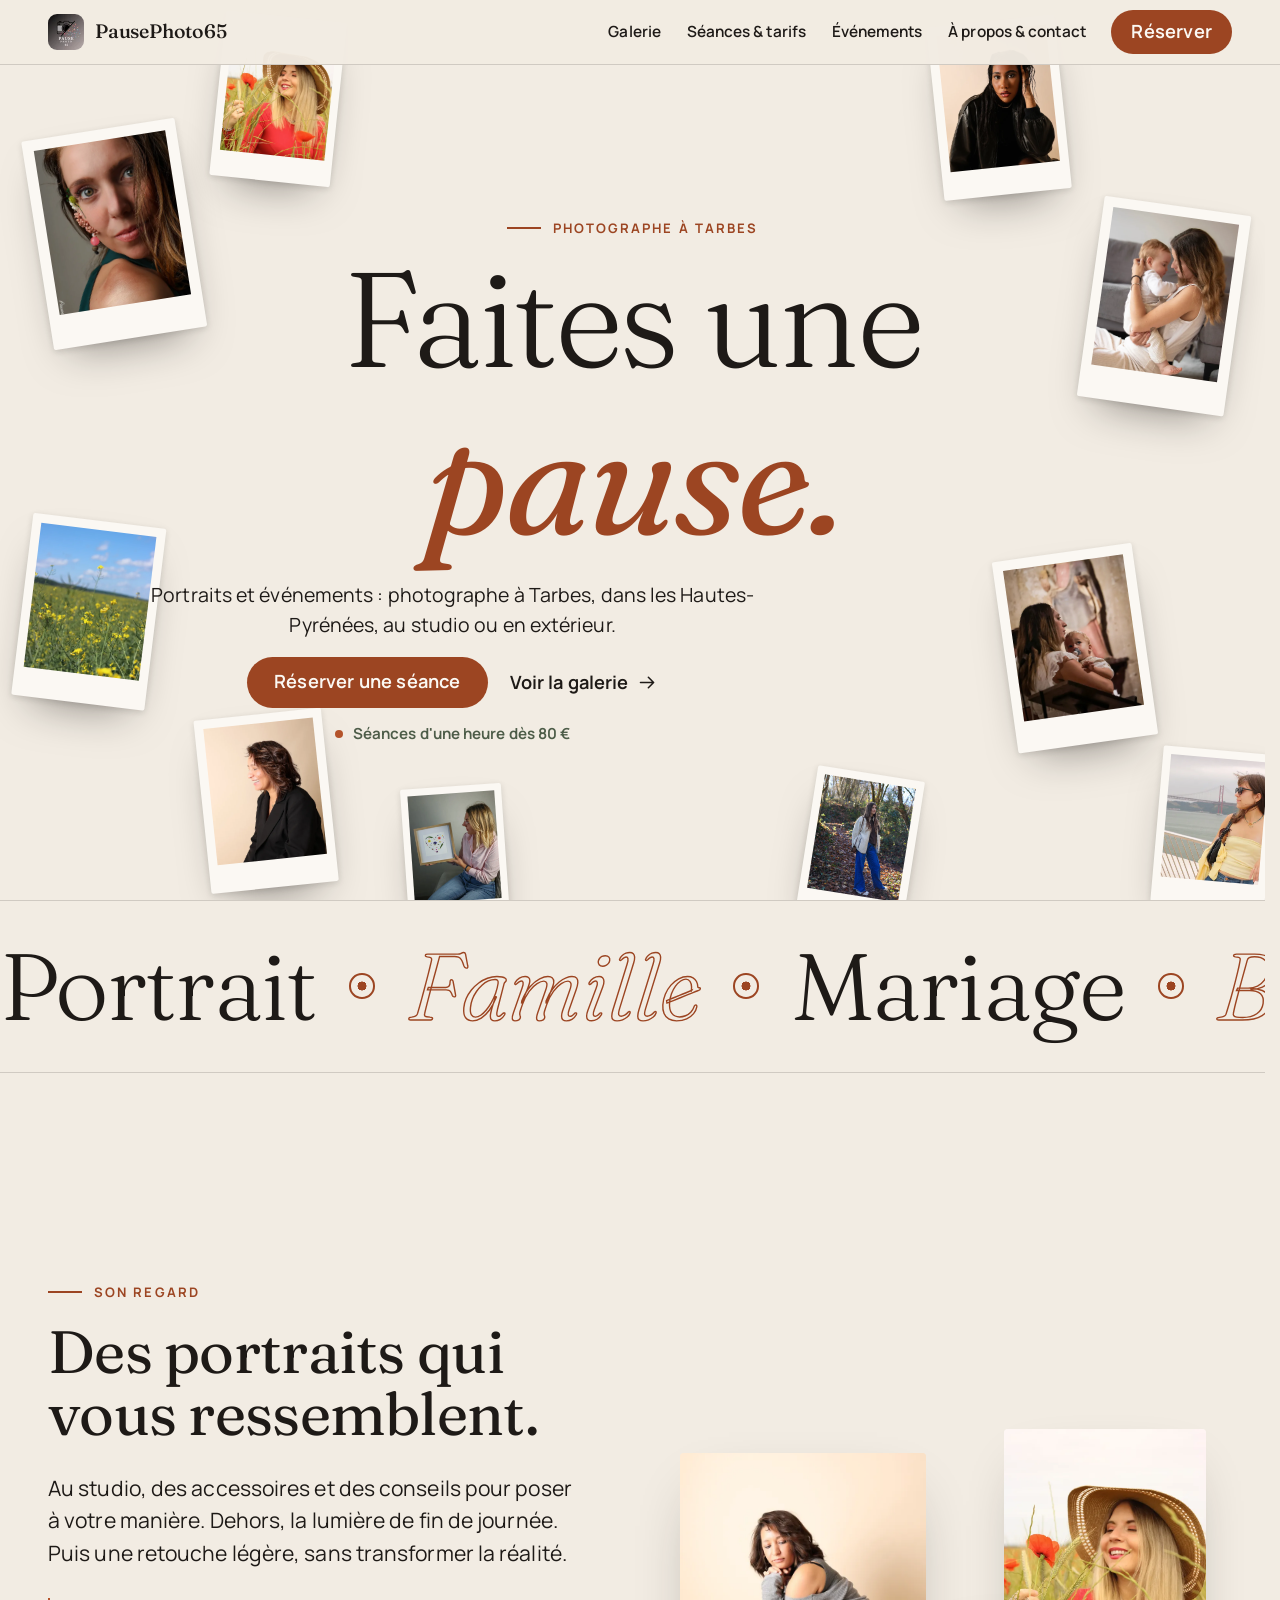
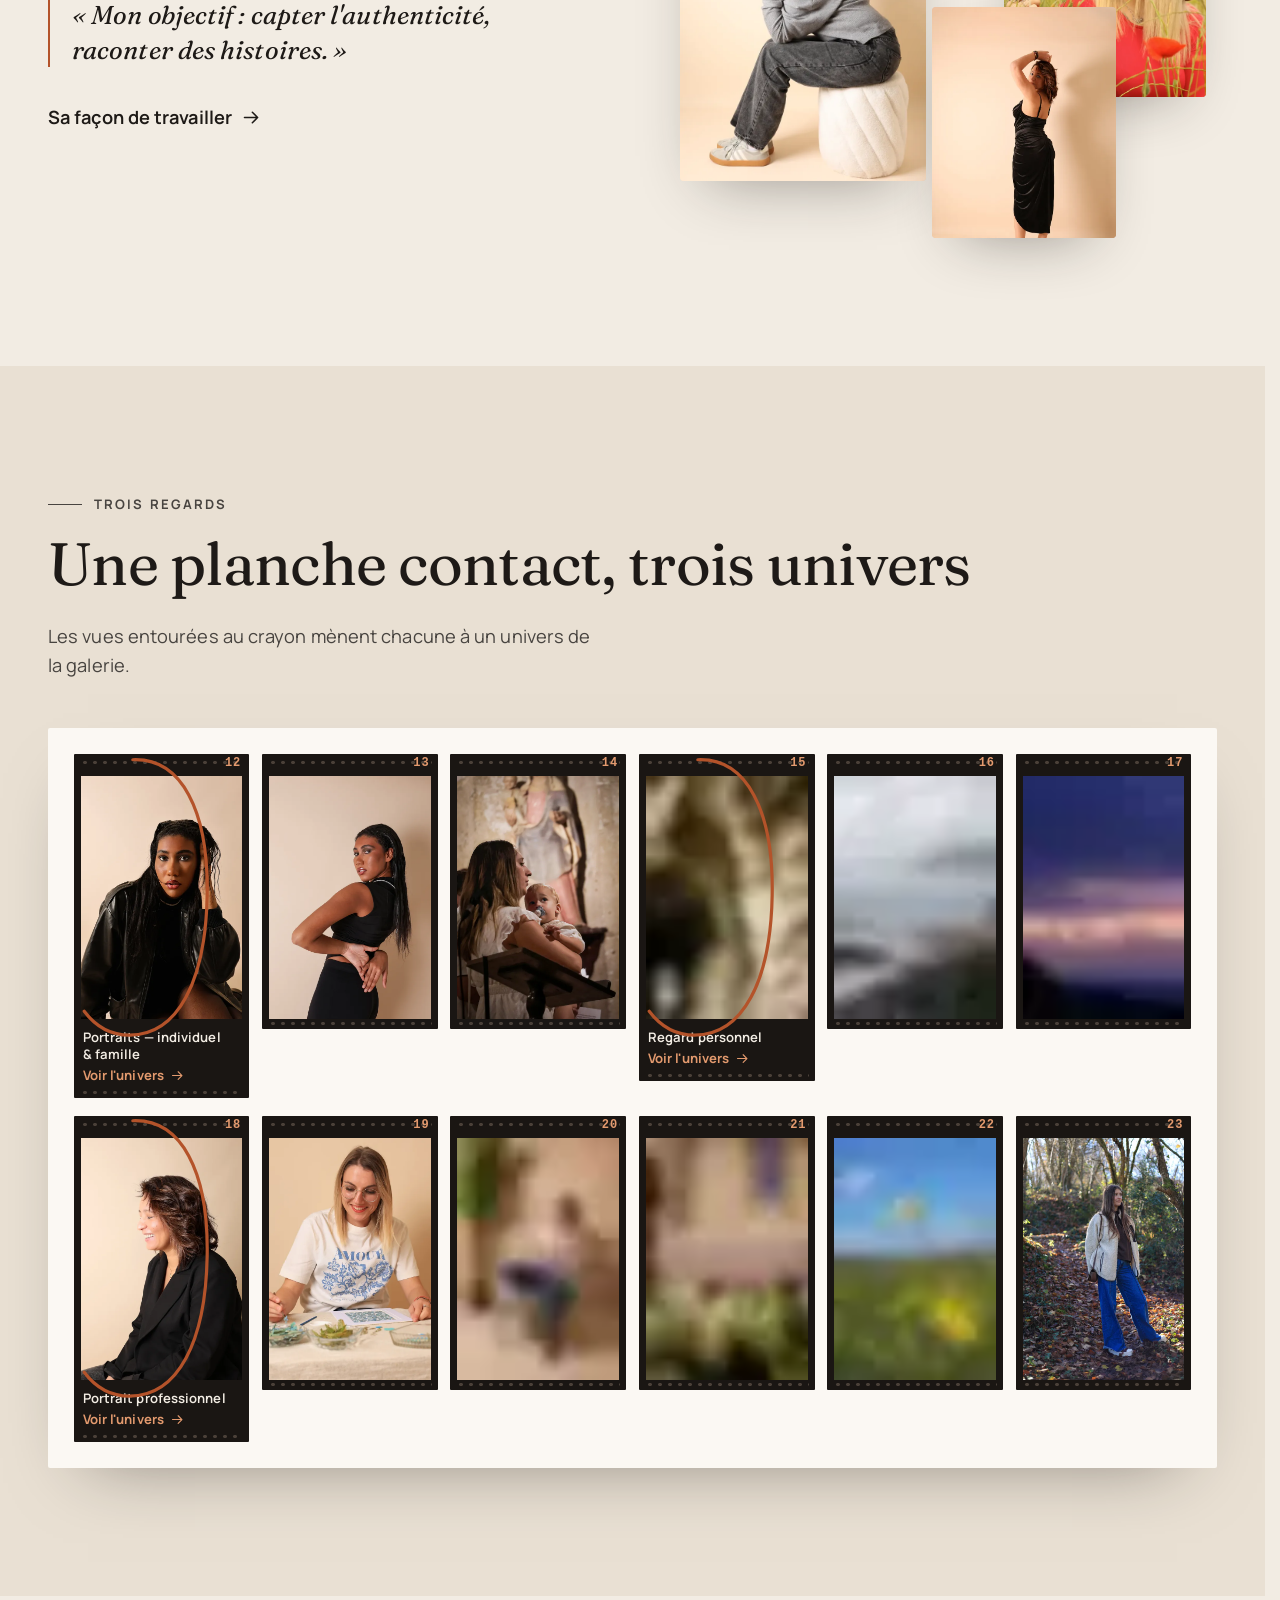
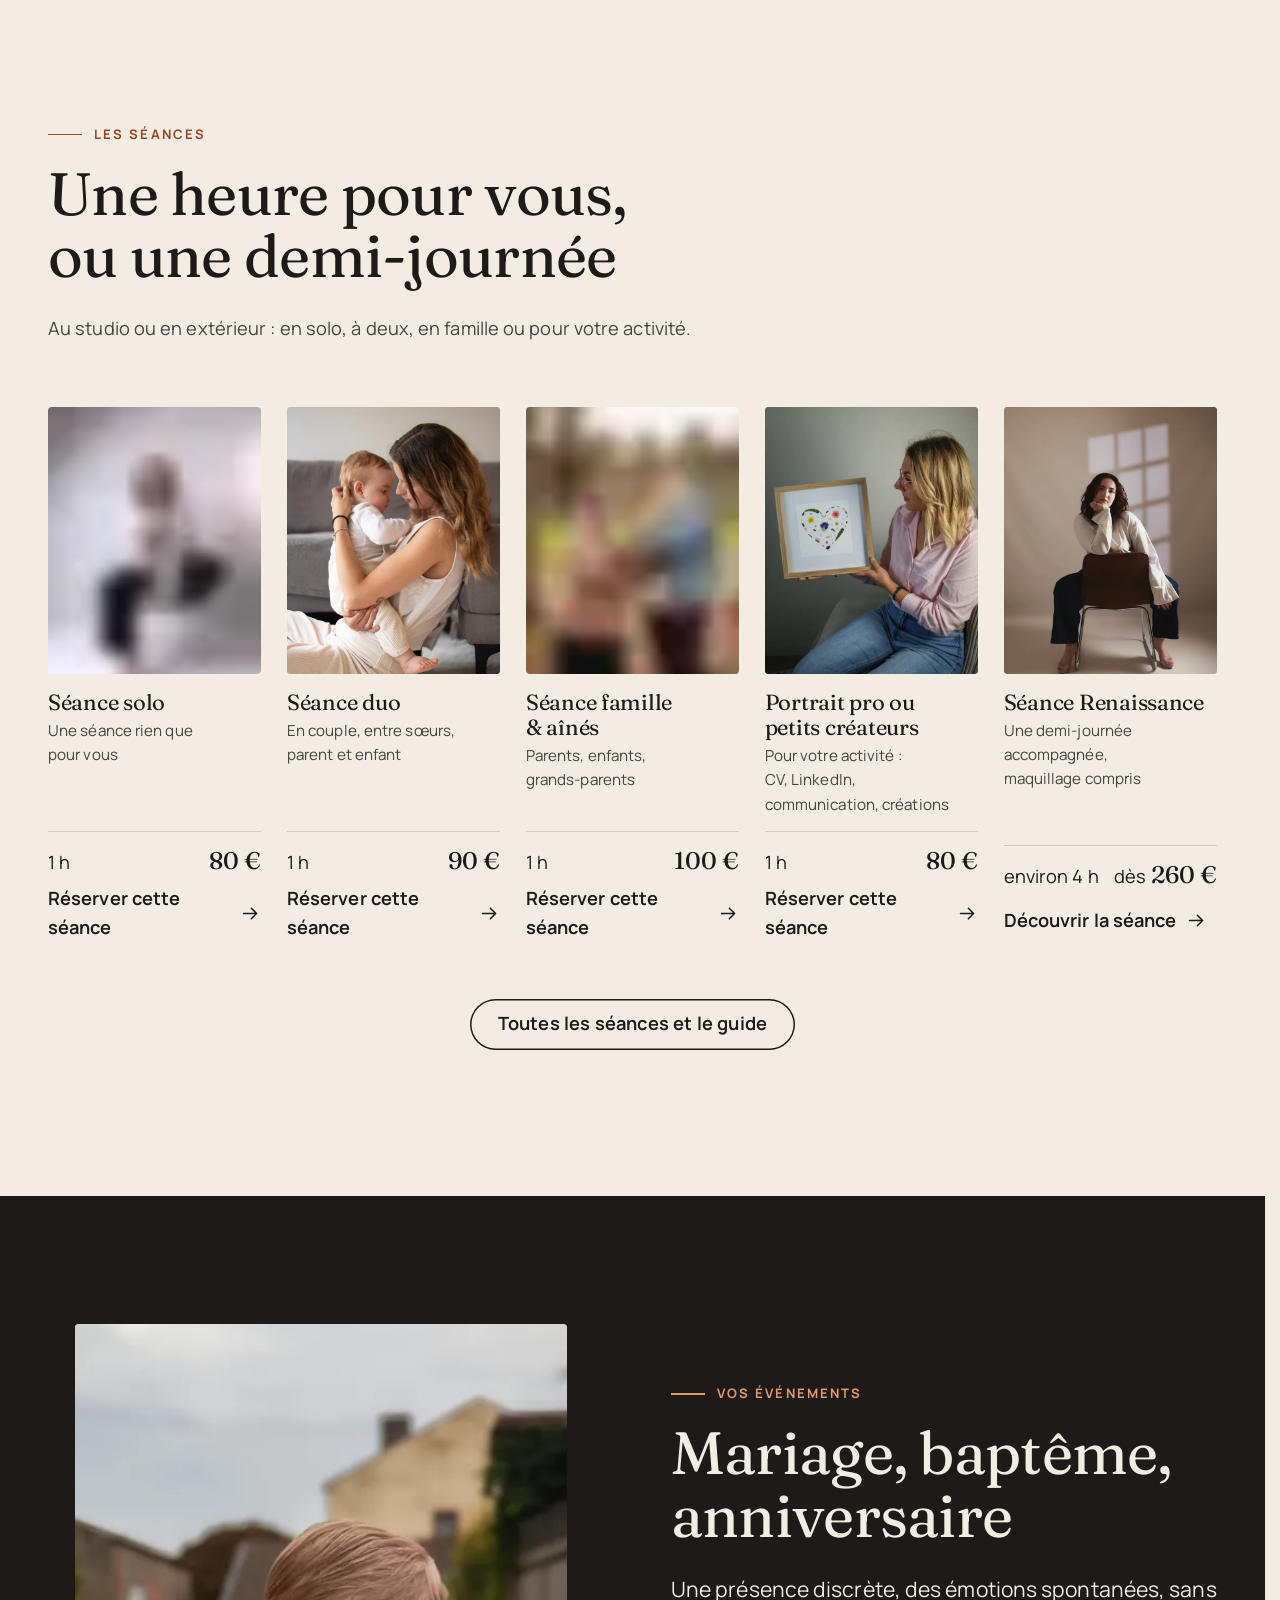
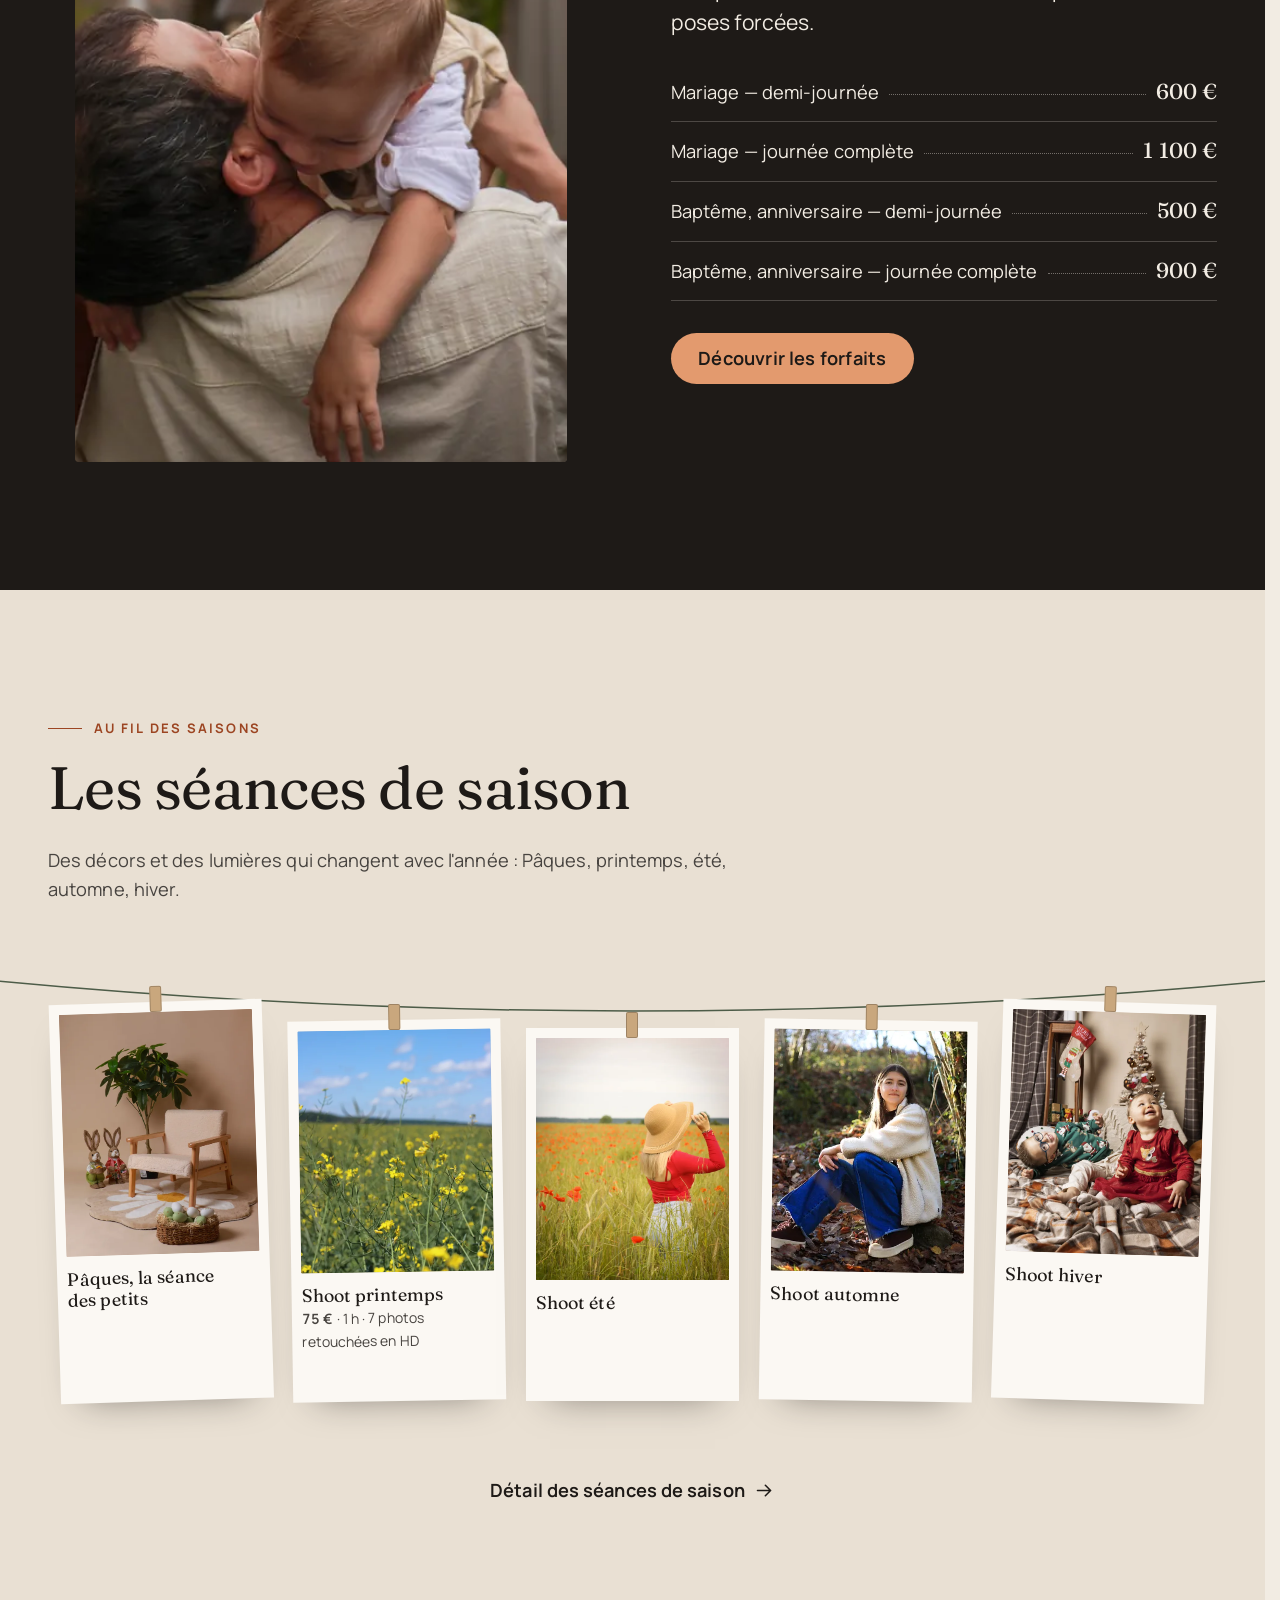
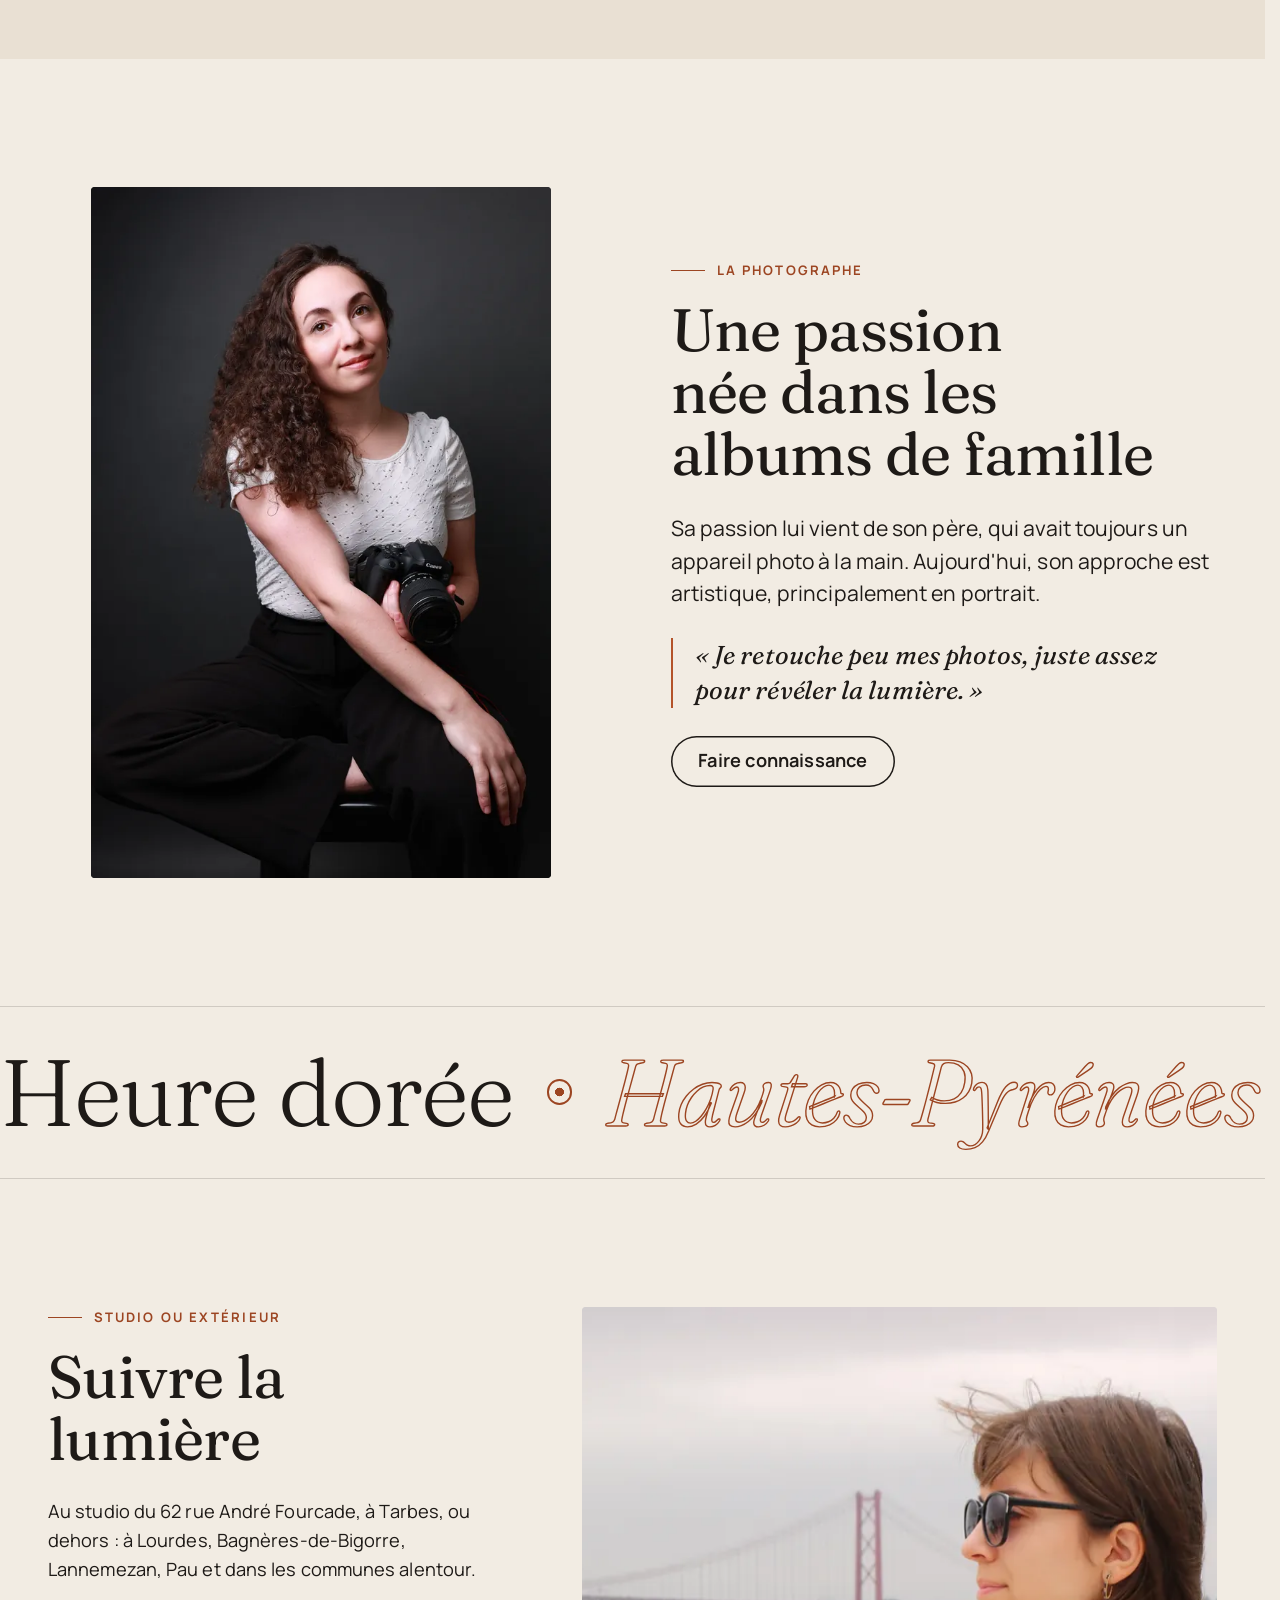
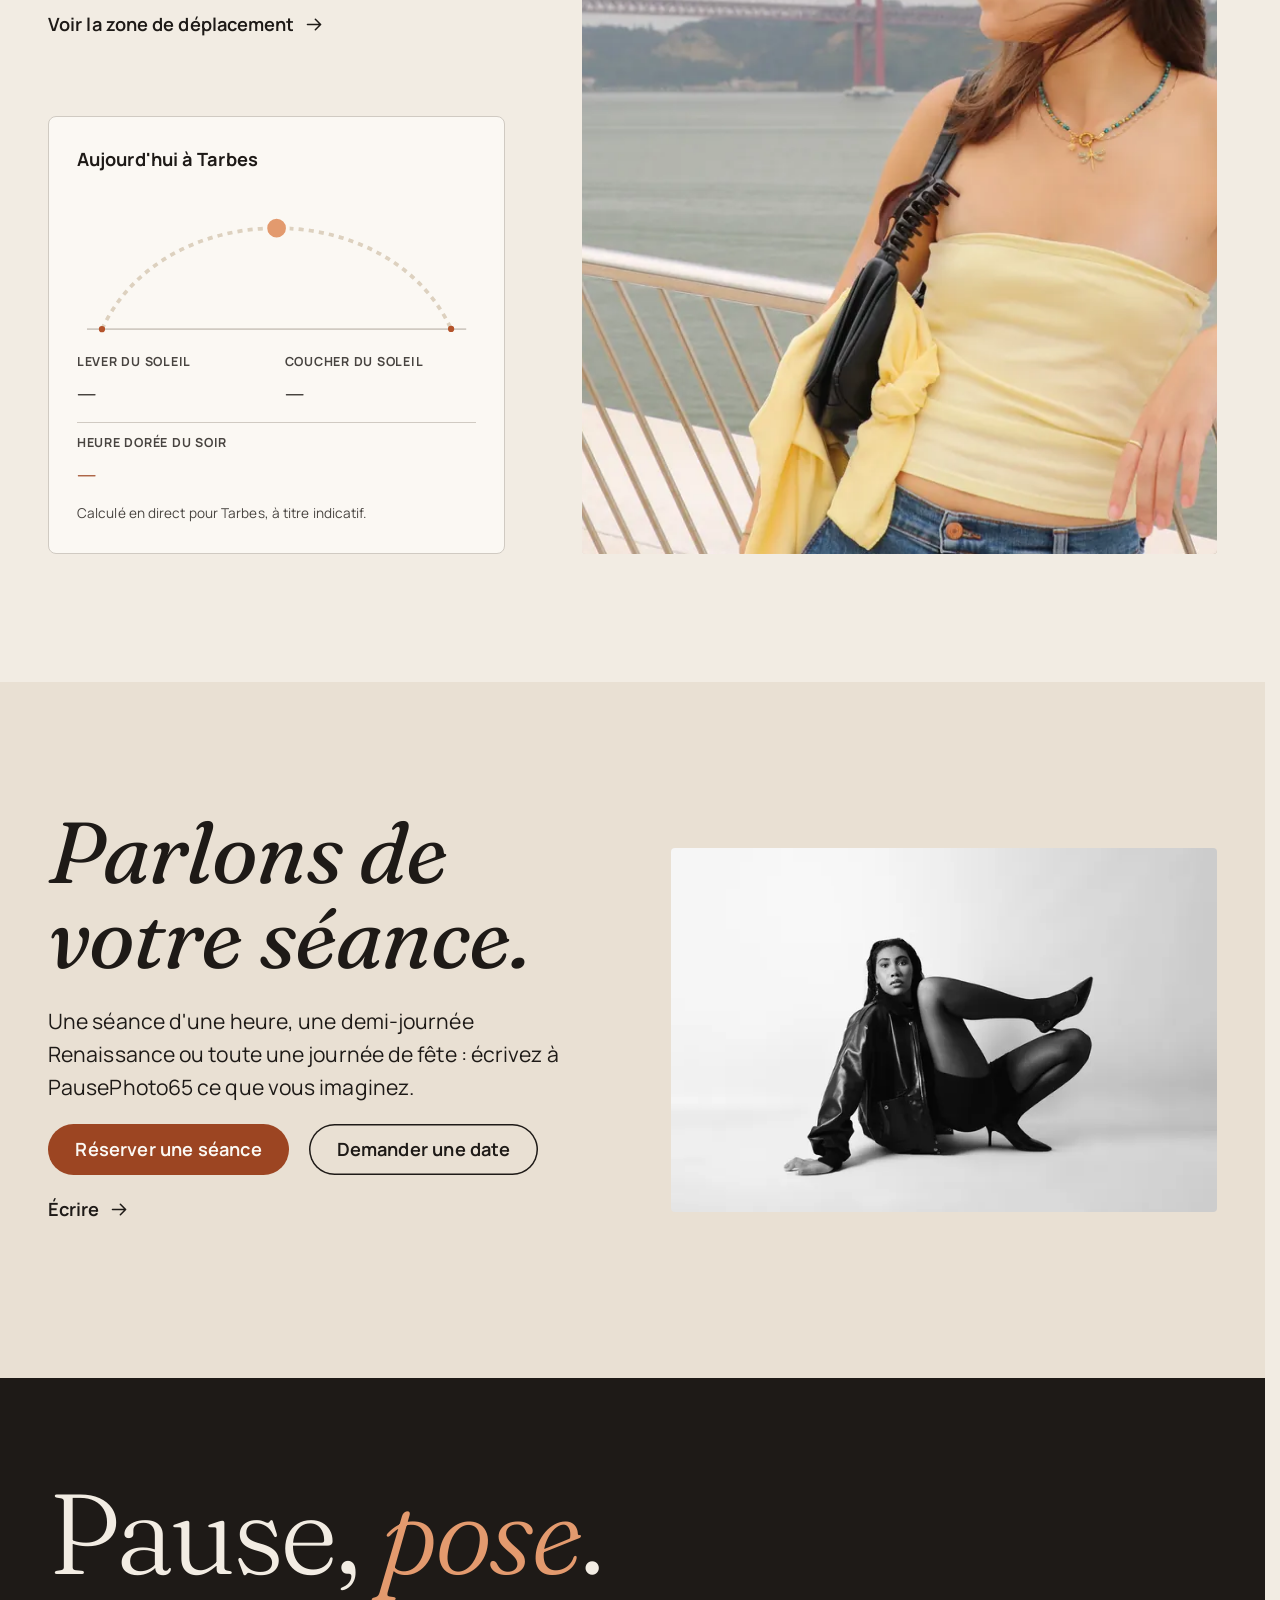
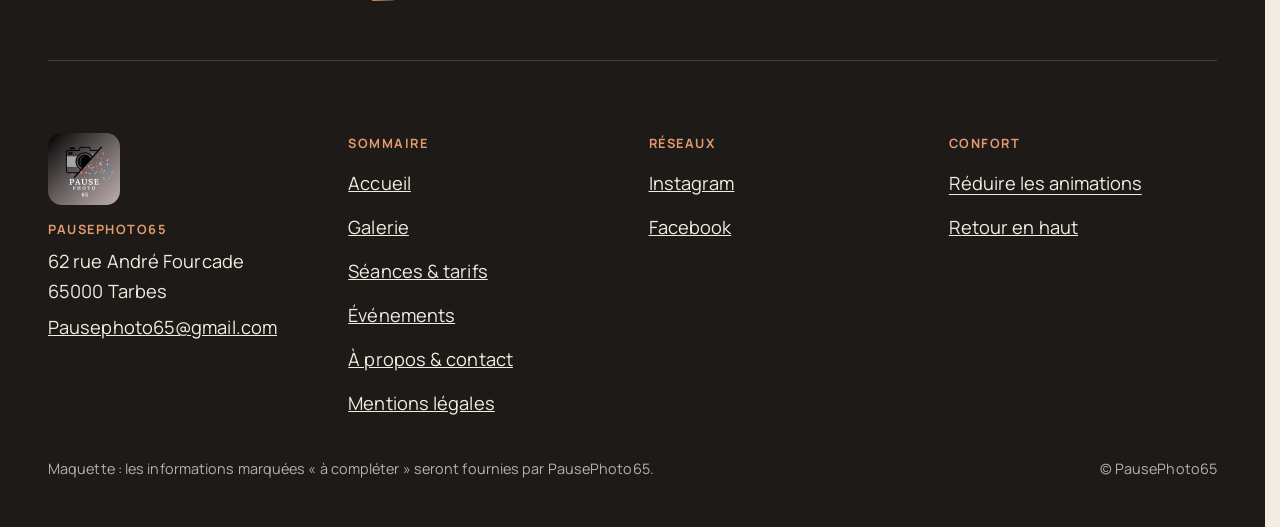
==== commit e4722417: "Maquette PausePhoto65 v2" ====
--- a/index.html
+++ b/index.html
@@ -1,5 +1,5 @@
 <!doctype html>
-<html lang="fr" data-v="1" data-gabarit="accueil" data-page="accueil" data-curseur>
+<html lang="fr" data-v="2" data-gabarit="accueil" data-page="accueil" data-curseur>
 <head>
 <meta charset="utf-8">
 <meta name="viewport" content="width=device-width, initial-scale=1, viewport-fit=cover">
@@ -41,14 +41,14 @@
 })();</script>
 <link rel="preload" href="/assets/fonts/fraunces.woff2" as="font" type="font/woff2" crossorigin>
 <link rel="preload" href="/assets/fonts/manrope.woff2" as="font" type="font/woff2" crossorigin>
-<link rel="stylesheet" href="/assets/css/socle.css?v=1">
-<link rel="stylesheet" href="/assets/css/site.css?v=1">
-<link rel="modulepreload" href="/assets/js/site.js?v=1">
-<link rel="modulepreload" href="/assets/js/socle/index.js?v=1">
+<link rel="stylesheet" href="/assets/css/socle.css?v=2">
+<link rel="stylesheet" href="/assets/css/site.css?v=2">
+<link rel="modulepreload" href="/assets/js/site.js?v=2">
+<link rel="modulepreload" href="/assets/js/socle/index.js?v=2">
 <script src="/assets/vendor/gsap.min.js" defer></script>
 <script src="/assets/vendor/ScrollTrigger.min.js" defer></script>
 <script src="/assets/vendor/SplitText.min.js" defer></script>
-<script type="module" src="/assets/js/site.js?v=1"></script>
+<script type="module" src="/assets/js/site.js?v=2"></script>
 <meta name="theme-color" content="#f2ece3">
 <link rel="icon" href="/assets/images/favicon-32.png" sizes="32x32" type="image/png">
 <link rel="icon" href="/assets/images/favicon-48.png" sizes="48x48" type="image/png">
@@ -112,25 +112,25 @@
   </div>
 </div>
 <main id="contenu" tabindex="-1">
-<section class="hero ecran" id="ouverture">
-  <div class="hero-titre-bloc">
+<section class="hero hero--pluie ecran" id="ouverture" data-pluie>
+  <div class="pluie" aria-hidden="true" data-audit-ignorer>
+    <div class="pluie-tirage" style="--x:9%;--y:26%;--r:-9deg;--w:1.15;--xm:14%;--ym:14%;--rm:-8deg" data-m data-m-petit><figure class="pluie-cadre" style="--cadrage:50% 35%"><img src="/assets/images/photos/regard-epaule-640.webp" alt="" width="640" height="960" decoding="async" draggable="false"></figure></div><div class="pluie-tirage" style="--x:22%;--y:11%;--r:6deg;--w:0.9"><figure class="pluie-cadre" style="--cadrage:50% 30%"><img src="/assets/images/photos/coquelicots-chapeau-sourire-640.webp" alt="" width="640" height="829" decoding="async" draggable="false"></figure></div><div class="pluie-tirage" style="--x:79%;--y:12%;--r:-6deg;--w:0.95;--xm:86%;--ym:14%;--rm:7deg" data-m data-m-petit><figure class="pluie-cadre" style="--cadrage:50% 30%"><img src="/assets/images/photos/studio-blouson-cuir-main-640.webp" alt="" width="640" height="937" decoding="async" draggable="false"></figure></div><div class="pluie-tirage" style="--x:92%;--y:34%;--r:8deg;--w:1.1"><figure class="pluie-cadre" style="--cadrage:50% 35%"><img src="/assets/images/photos/famille-maman-bebe-canape-640.webp" alt="" width="640" height="778" decoding="async" draggable="false"></figure></div><div class="pluie-tirage" style="--x:7%;--y:68%;--r:7deg;--w:1;--xm:11%;--ym:87%;--rm:6deg" data-m><figure class="pluie-cadre" style="--cadrage:50% 40%"><img src="/assets/images/photos/printemps-colza-champ-640.webp" alt="" width="640" height="960" decoding="async" draggable="false"></figure></div><div class="pluie-tirage" style="--x:21%;--y:89%;--r:-6deg;--w:0.95;--xm:50%;--ym:91%;--rm:-4deg" data-m><figure class="pluie-cadre" style="--cadrage:50% 30%"><img src="/assets/images/photos/blazer-sourire-640.webp" alt="" width="640" height="917" decoding="async" draggable="false"></figure></div><div class="pluie-tirage" style="--x:85%;--y:72%;--r:-8deg;--w:1.05;--xm:89%;--ym:86%;--rm:-7deg" data-m><figure class="pluie-cadre" style="--cadrage:50% 35%"><img src="/assets/images/photos/bapteme-maman-bebe-eglise-640.webp" alt="" width="640" height="960" decoding="async" draggable="false" loading="lazy"></figure></div><div class="pluie-tirage" style="--x:96%;--y:92%;--r:5deg;--w:0.85"><figure class="pluie-cadre" style="--cadrage:40% 40%"><img src="/assets/images/photos/lisbonne-pont-portrait-640.webp" alt="" width="640" height="418" decoding="async" draggable="false" loading="lazy"></figure></div><div class="pluie-tirage" style="--x:68%;--y:94%;--r:9deg;--w:0.8"><figure class="pluie-cadre" style="--cadrage:50% 30%"><img src="/assets/images/photos/automne-foret-debout-640.webp" alt="" width="640" height="910" decoding="async" draggable="false" loading="lazy"></figure></div><div class="pluie-tirage" style="--x:36%;--y:95%;--r:-4deg;--w:0.75;--xm:50%;--ym:12%;--rm:4deg" data-m><figure class="pluie-cadre" style="--cadrage:50% 40%"><img src="/assets/images/photos/creatrice-cadre-coeur-640.webp" alt="" width="640" height="847" decoding="async" draggable="false" loading="lazy"></figure></div>
+    <p class="pluie-indice">Attrapez une photo, lancez-la</p>
+  </div>
+  <div class="hero-centre">
     <p class="sur hero-sur" data-anime="gsap" data-entree><span class="sur-trait" aria-hidden="true"></span>Photographe à Tarbes</p>
     <h1 class="hero-titre" data-superpose><span class="ligne-masque"><span class="hero-ligne" data-anime="gsap">Faites une</span></span><span class="ligne-masque"><span class="hero-ligne hero-ligne--accent" data-anime="gsap">pause.</span></span></h1>
-  </div>
-  <figure data-hero data-mise-au-point class="media hero-media" style="--flou:url(/assets/images/photos/regard-epaule-flou.webp);--cadrage:50% 40%">
-  <picture>
-    <img src="/assets/images/photos/regard-epaule-1280.webp" srcset="/assets/images/photos/regard-epaule-640.webp 640w, /assets/images/photos/regard-epaule-1280.webp 1280w, /assets/images/photos/regard-epaule-1920.webp 1920w" sizes="(max-width: 760px) 92vw, (max-width: 1100px) 40vw, 32vw" alt="Portrait rapproché d&#39;une femme qui regarde par-dessus son épaule, boucles d&#39;oreilles fleuries" width="1280" height="1920" fetchpriority="high" loading="eager" decoding="async">
-  </picture>
-</figure>
-  <div class="hero-cote" data-anime="gsap">
-    <p class="hero-texte">Portraits et événements : photographe à Tarbes, dans les Hautes-Pyrénées, au studio ou en extérieur.</p>
-    <p class="hero-actions">
-      <a class="bouton" href="/seances#reservation" data-libelle="Séances &amp; tarifs" data-action-principale data-magnetique>Réserver une séance</a>
-      <a href="/galerie" class="lien-fleche" data-libelle="Galerie">Voir la galerie <svg class="icone" viewBox="0 0 24 24" aria-hidden="true" focusable="false"><path d="M4 12h15m-6-6 6 6-6 6" fill="none" stroke="currentColor" stroke-width="1.8" stroke-linecap="round" stroke-linejoin="round"/></svg></a>
-    </p>
-    <p class="hero-info" data-info-cle>Séances d&#39;une heure dès 80 €</p>
-  </div>
-</section>
+    <div class="hero-cote" data-anime="gsap">
+      <p class="hero-texte">Portraits et événements : photographe à Tarbes, dans les Hautes-Pyrénées, au studio ou en extérieur.</p>
+      <p class="hero-actions">
+        <a class="bouton" href="/seances#reservation" data-libelle="Séances &amp; tarifs" data-action-principale data-magnetique>Réserver une séance</a>
+        <a href="/galerie" class="lien-fleche" data-libelle="Galerie">Voir la galerie <svg class="icone" viewBox="0 0 24 24" aria-hidden="true" focusable="false"><path d="M4 12h15m-6-6 6 6-6 6" fill="none" stroke="currentColor" stroke-width="1.8" stroke-linecap="round" stroke-linejoin="round"/></svg></a>
+      </p>
+      <p class="hero-info" data-info-cle>Séances d&#39;une heure dès 80 €</p>
+    </div>
+  </div>
+</section>
+<div class="bandeau" data-bandeau data-sens="-1" aria-hidden="true" data-audit-ignorer><div class="bandeau-piste"><div class="bandeau-suite"><span class="bandeau-mot">Portrait</span><span class="bandeau-sep"></span><span class="bandeau-mot bandeau-mot--trait">Famille</span><span class="bandeau-sep"></span><span class="bandeau-mot">Mariage</span><span class="bandeau-sep"></span><span class="bandeau-mot bandeau-mot--trait">Baptême</span><span class="bandeau-sep"></span><span class="bandeau-mot">Studio</span><span class="bandeau-sep"></span><span class="bandeau-mot bandeau-mot--trait">Extérieur</span><span class="bandeau-sep"></span><span class="bandeau-mot">Tarbes</span><span class="bandeau-sep"></span></div><div class="bandeau-suite"><span class="bandeau-mot">Portrait</span><span class="bandeau-sep"></span><span class="bandeau-mot bandeau-mot--trait">Famille</span><span class="bandeau-sep"></span><span class="bandeau-mot">Mariage</span><span class="bandeau-sep"></span><span class="bandeau-mot bandeau-mot--trait">Baptême</span><span class="bandeau-sep"></span><span class="bandeau-mot">Studio</span><span class="bandeau-sep"></span><span class="bandeau-mot bandeau-mot--trait">Extérieur</span><span class="bandeau-sep"></span><span class="bandeau-mot">Tarbes</span><span class="bandeau-sep"></span></div></div></div>
 <section class="section manifeste" id="pause-pose">
   <div class="conteneur manifeste-grille">
     <div class="manifeste-texte">
@@ -169,7 +169,7 @@
     <p data-anime>Les vues entourées au crayon mènent chacune à un univers de la galerie.</p>
   </div>
   <div class="conteneur">
-    <ol class="planche" data-planche>
+    <ol class="planche" data-planche data-superpose>
       <li class="vue vue--choisie"><span class="vue-num" aria-hidden="true">12</span><a class="vue-lien" href="/galerie#portraits" data-libelle="Galerie"><span class="vue-cadre"><figure class="media vue-media" style="--flou:url(/assets/images/photos/studio-blouson-cuir-main-flou.webp);--cadrage:50% 35%;aspect-ratio:2 / 3">
   <picture>
     <img src="/assets/images/photos/studio-blouson-cuir-main-1280.webp" srcset="/assets/images/photos/studio-blouson-cuir-main-640.webp 640w, /assets/images/photos/studio-blouson-cuir-main-1280.webp 1280w, /assets/images/photos/studio-blouson-cuir-main-1920.webp 1920w" sizes="(max-width: 760px) 30vw, 15vw" alt="" width="1280" height="1873" loading="lazy" decoding="async">
@@ -230,48 +230,60 @@
       <p data-anime>Au studio ou en extérieur : en solo, à deux, en famille ou pour votre activité.</p>
     </div>
     <ul class="cartes-seances">
-      <li class="carte-seance" data-anime data-inclinaison>
-        <figure data-mise-au-point class="media carte-seance-media" style="--flou:url(/assets/images/photos/studio-chaise-pull-blanc-flou.webp);--cadrage:50% 30%;aspect-ratio:4 / 5">
+      <li class="carte-seance" data-anime>
+        <div class="carte-tirage" data-retourner>
+          <div class="carte-face"><figure data-mise-au-point class="media carte-seance-media" style="--flou:url(/assets/images/photos/studio-chaise-pull-blanc-flou.webp);--cadrage:50% 30%;aspect-ratio:4 / 5">
   <picture>
     <img src="/assets/images/photos/studio-chaise-pull-blanc-1280.webp" srcset="/assets/images/photos/studio-chaise-pull-blanc-640.webp 640w, /assets/images/photos/studio-chaise-pull-blanc-1280.webp 1280w, /assets/images/photos/studio-chaise-pull-blanc-1920.webp 1920w" sizes="(max-width: 760px) 80vw, 22vw" alt="Jeune femme assise sur une chaise, pull blanc, la main contre la joue" width="1280" height="1690" loading="lazy" decoding="async">
   </picture>
-</figure>
+</figure></div>
+          <div class="carte-dos" aria-hidden="true"><p class="carte-dos-sur">Au dos du tirage</p><p class="carte-dos-nom">Séance solo</p><p class="carte-dos-pour">Une séance rien que pour vous</p><p class="carte-dos-prix chiffres">80 € · 1 h</p><p class="carte-dos-note">Au studio ou en extérieur</p></div>
+        </div>
         <h3>Séance solo</h3>
         <p class="carte-seance-pour">Une séance rien que pour vous</p>
         <p class="carte-seance-ligne"><span>1 h</span><span class="prix " data-prix>80 €</span></p>
         <a href="/seances?seance=solo#reservation" class="lien-fleche" data-libelle="Séances &amp; tarifs">Réserver cette séance <svg class="icone" viewBox="0 0 24 24" aria-hidden="true" focusable="false"><path d="M4 12h15m-6-6 6 6-6 6" fill="none" stroke="currentColor" stroke-width="1.8" stroke-linecap="round" stroke-linejoin="round"/></svg></a>
-      </li><li class="carte-seance" data-anime data-inclinaison>
-        <figure data-mise-au-point class="media carte-seance-media" style="--flou:url(/assets/images/photos/famille-maman-bebe-canape-flou.webp);--cadrage:50% 35%;aspect-ratio:4 / 5">
+      </li><li class="carte-seance" data-anime>
+        <div class="carte-tirage" data-retourner>
+          <div class="carte-face"><figure data-mise-au-point class="media carte-seance-media" style="--flou:url(/assets/images/photos/famille-maman-bebe-canape-flou.webp);--cadrage:50% 35%;aspect-ratio:4 / 5">
   <picture>
     <img src="/assets/images/photos/famille-maman-bebe-canape-1280.webp" srcset="/assets/images/photos/famille-maman-bebe-canape-640.webp 640w, /assets/images/photos/famille-maman-bebe-canape-1280.webp 1280w, /assets/images/photos/famille-maman-bebe-canape-1920.webp 1920w" sizes="(max-width: 760px) 80vw, 22vw" alt="Maman qui serre son bébé contre elle sur un canapé" width="1280" height="1555" loading="lazy" decoding="async">
   </picture>
-</figure>
+</figure></div>
+          <div class="carte-dos" aria-hidden="true"><p class="carte-dos-sur">Au dos du tirage</p><p class="carte-dos-nom">Séance duo</p><p class="carte-dos-pour">En couple, entre sœurs, parent et enfant</p><p class="carte-dos-prix chiffres">90 € · 1 h</p><p class="carte-dos-note">Au studio ou en extérieur</p></div>
+        </div>
         <h3>Séance duo</h3>
         <p class="carte-seance-pour">En couple, entre sœurs, parent et enfant</p>
         <p class="carte-seance-ligne"><span>1 h</span><span class="prix " data-prix>90 €</span></p>
         <a href="/seances?seance=duo#reservation" class="lien-fleche" data-libelle="Séances &amp; tarifs">Réserver cette séance <svg class="icone" viewBox="0 0 24 24" aria-hidden="true" focusable="false"><path d="M4 12h15m-6-6 6 6-6 6" fill="none" stroke="currentColor" stroke-width="1.8" stroke-linecap="round" stroke-linejoin="round"/></svg></a>
-      </li><li class="carte-seance" data-anime data-inclinaison>
-        <figure data-mise-au-point class="media carte-seance-media" style="--flou:url(/assets/images/photos/automne-famille-bebe-flou.webp);--cadrage:50% 35%;aspect-ratio:4 / 5">
+      </li><li class="carte-seance" data-anime>
+        <div class="carte-tirage" data-retourner>
+          <div class="carte-face"><figure data-mise-au-point class="media carte-seance-media" style="--flou:url(/assets/images/photos/automne-famille-bebe-flou.webp);--cadrage:50% 35%;aspect-ratio:4 / 5">
   <picture>
     <img src="/assets/images/photos/automne-famille-bebe-1280.webp" srcset="/assets/images/photos/automne-famille-bebe-640.webp 640w, /assets/images/photos/automne-famille-bebe-1280.webp 1280w, /assets/images/photos/automne-famille-bebe-1920.webp 1920w" sizes="(max-width: 760px) 80vw, 22vw" alt="Un couple et son bébé en forêt, à l&#39;automne" width="1280" height="1840" loading="lazy" decoding="async">
   </picture>
-</figure>
+</figure></div>
+          <div class="carte-dos" aria-hidden="true"><p class="carte-dos-sur">Au dos du tirage</p><p class="carte-dos-nom">Séance famille &amp; aînés</p><p class="carte-dos-pour">Parents, enfants, grands-parents</p><p class="carte-dos-prix chiffres">100 € · 1 h</p><p class="carte-dos-note">Au studio ou en extérieur</p></div>
+        </div>
         <h3>Séance famille &amp; aînés</h3>
         <p class="carte-seance-pour">Parents, enfants, grands-parents</p>
         <p class="carte-seance-ligne"><span>1 h</span><span class="prix " data-prix>100 €</span></p>
         <a href="/seances?seance=famille#reservation" class="lien-fleche" data-libelle="Séances &amp; tarifs">Réserver cette séance <svg class="icone" viewBox="0 0 24 24" aria-hidden="true" focusable="false"><path d="M4 12h15m-6-6 6 6-6 6" fill="none" stroke="currentColor" stroke-width="1.8" stroke-linecap="round" stroke-linejoin="round"/></svg></a>
-      </li><li class="carte-seance" data-anime data-inclinaison>
-        <figure data-mise-au-point class="media carte-seance-media" style="--flou:url(/assets/images/photos/creatrice-cadre-coeur-flou.webp);--cadrage:50% 40%;aspect-ratio:4 / 5">
+      </li><li class="carte-seance" data-anime>
+        <div class="carte-tirage" data-retourner>
+          <div class="carte-face"><figure data-mise-au-point class="media carte-seance-media" style="--flou:url(/assets/images/photos/creatrice-cadre-coeur-flou.webp);--cadrage:50% 40%;aspect-ratio:4 / 5">
   <picture>
     <img src="/assets/images/photos/creatrice-cadre-coeur-1280.webp" srcset="/assets/images/photos/creatrice-cadre-coeur-640.webp 640w, /assets/images/photos/creatrice-cadre-coeur-1280.webp 1280w, /assets/images/photos/creatrice-cadre-coeur-1920.webp 1920w" sizes="(max-width: 760px) 80vw, 22vw" alt="Créatrice qui présente un cadre de fleurs pressées en forme de cœur" width="1280" height="1693" loading="lazy" decoding="async">
   </picture>
-</figure>
+</figure></div>
+          <div class="carte-dos" aria-hidden="true"><p class="carte-dos-sur">Au dos du tirage</p><p class="carte-dos-nom">Portrait pro ou petits créateurs</p><p class="carte-dos-pour">Pour votre activité : CV, LinkedIn, communication, créations</p><p class="carte-dos-prix chiffres">80 € · 1 h</p><p class="carte-dos-note">Au studio ou en extérieur</p></div>
+        </div>
         <h3>Portrait pro ou petits créateurs</h3>
         <p class="carte-seance-pour">Pour votre activité : CV, LinkedIn, communication, créations</p>
         <p class="carte-seance-ligne"><span>1 h</span><span class="prix " data-prix>80 €</span></p>
         <a href="/seances?seance=pro#reservation" class="lien-fleche" data-libelle="Séances &amp; tarifs">Réserver cette séance <svg class="icone" viewBox="0 0 24 24" aria-hidden="true" focusable="false"><path d="M4 12h15m-6-6 6 6-6 6" fill="none" stroke="currentColor" stroke-width="1.8" stroke-linecap="round" stroke-linejoin="round"/></svg></a>
       </li>
-      <li class="carte-seance carte-seance--large" data-anime data-inclinaison>
+      <li class="carte-seance carte-seance--large" data-anime>
         <figure data-mise-au-point class="media carte-seance-media" style="--flou:url(/assets/images/photos/chaise-lumiere-fenetre-flou.webp);--cadrage:50% 30%;aspect-ratio:4 / 5">
   <picture>
     <img src="/assets/images/photos/chaise-lumiere-fenetre-1280.webp" srcset="/assets/images/photos/chaise-lumiere-fenetre-640.webp 640w, /assets/images/photos/chaise-lumiere-fenetre-1280.webp 1280w, /assets/images/photos/chaise-lumiere-fenetre-1920.webp 1920w" sizes="(max-width: 760px) 80vw, 22vw" alt="Jeune femme assise à califourchon sur une chaise, lumière de fenêtre sur le fond" width="1280" height="1828" loading="lazy" decoding="async">
@@ -387,6 +399,7 @@
 </figure>
   </div>
 </section>
+<div class="bandeau" data-bandeau data-sens="1" aria-hidden="true" data-audit-ignorer><div class="bandeau-piste"><div class="bandeau-suite"><span class="bandeau-mot">Heure dorée</span><span class="bandeau-sep"></span><span class="bandeau-mot bandeau-mot--trait">Hautes-Pyrénées</span><span class="bandeau-sep"></span><span class="bandeau-mot">Lourdes</span><span class="bandeau-sep"></span><span class="bandeau-mot bandeau-mot--trait">Bagnères-de-Bigorre</span><span class="bandeau-sep"></span><span class="bandeau-mot">Pau</span><span class="bandeau-sep"></span><span class="bandeau-mot bandeau-mot--trait">Lannemezan</span><span class="bandeau-sep"></span></div><div class="bandeau-suite"><span class="bandeau-mot">Heure dorée</span><span class="bandeau-sep"></span><span class="bandeau-mot bandeau-mot--trait">Hautes-Pyrénées</span><span class="bandeau-sep"></span><span class="bandeau-mot">Lourdes</span><span class="bandeau-sep"></span><span class="bandeau-mot bandeau-mot--trait">Bagnères-de-Bigorre</span><span class="bandeau-sep"></span><span class="bandeau-mot">Pau</span><span class="bandeau-sep"></span><span class="bandeau-mot bandeau-mot--trait">Lannemezan</span><span class="bandeau-sep"></span></div></div></div>
 <section class="section lumiere" id="lumiere">
   <div class="conteneur lumiere-grille">
     <div class="lumiere-texte">
--- a/assets/css/site.css
+++ b/assets/css/site.css
@@ -820,3 +820,123 @@
 @media (max-width: 760px) {
   .evenements-media, .photographe-media { width: min(100%, calc(70svh * 2 / 3)); }
 }
+
+/* =================== v2 : un site plus vivant =================== */
+/* Accueil : pluie de tirages autour d'un titre géant centré. */
+.hero.hero--pluie { position: relative; display: grid; grid-template-columns: minmax(0, 1fr); grid-template-rows: auto; place-items: center; align-content: center; max-width: none; min-height: 100svh; padding: calc(var(--entete-h) + 24px) var(--gouttiere) calc(var(--barres-h) + 32px); overflow: hidden; }
+.hero--pluie .hero-centre { position: relative; z-index: 2; display: flex; flex-direction: column; align-items: center; text-align: center; width: min(100%, 980px); pointer-events: none; }
+.hero--pluie .hero-centre a, .hero--pluie .hero-centre button { pointer-events: auto; }
+.hero--pluie .hero-sur { justify-content: center; margin-bottom: clamp(10px, 2vh, 20px); }
+.hero--pluie .hero-titre { font-size: clamp(3rem, min(10.5vw, 15.5vh), 12rem); text-align: center; line-height: .92; }
+.hero--pluie .hero-ligne--accent { font-size: 1.15em; }
+.hero--pluie .hero-cote { display: flex; flex-direction: column; align-items: center; max-width: 34em; padding: 0; margin-top: clamp(12px, 2.4vh, 26px); }
+.hero--pluie .hero-texte { margin: 0 0 clamp(12px, 2vh, 20px); }
+.hero--pluie .hero-actions { justify-content: center; }
+.hero--pluie .hero-info { justify-content: center; }
+.pluie { position: absolute; inset: 0; z-index: 1; }
+.pluie-tirage { position: absolute; left: var(--x); top: var(--y); width: calc(var(--w, 1) * clamp(96px, 10.5vw, 220px)); translate: -50% -50%; rotate: var(--r); }
+.pluie-cadre { margin: 0; background: var(--papier); padding: 7% 7% 22%; border-radius: 2px; box-shadow: 0 22px 44px -20px rgba(30, 26, 23, .5), 0 2px 6px rgba(30, 26, 23, .14); cursor: grab; touch-action: none; user-select: none; -webkit-user-select: none; transition: box-shadow .3s var(--courbe), scale .3s var(--courbe); }
+.pluie-cadre:hover { scale: 1.04; box-shadow: 0 30px 60px -22px rgba(30, 26, 23, .55), 0 3px 8px rgba(30, 26, 23, .16); }
+.pluie-cadre.saisi { cursor: grabbing; scale: 1.07; box-shadow: 0 40px 70px -24px rgba(30, 26, 23, .6); }
+.pluie-cadre img { width: 100%; aspect-ratio: 4 / 5; object-fit: cover; object-position: var(--cadrage, 50% 40%); pointer-events: none; -webkit-user-drag: none; }
+html.js:not(.calme):not(.secours):not([data-arrivee="retour"]) [data-pluie]:not(.pluie-posee) .pluie-cadre { opacity: 0; }
+html.js:not(.calme):not(.secours):not([data-arrivee="retour"]) .pluie-posee .pluie-cadre { opacity: 1; }
+.pluie-indice { position: absolute; right: 12%; top: 47%; margin: 0; font-family: var(--police-titres); font-style: italic; font-size: clamp(1rem, .9rem + .4vw, 1.3rem); color: var(--accent); rotate: -6deg; pointer-events: none; }
+.pluie-indice::before { content: '↖'; display: block; font-style: normal; font-size: 1.4em; translate: 30% 0; }
+html.js:not(.calme) .pluie-indice { opacity: 0; }
+@media (hover: none), (pointer: coarse), (max-width: 1100px) { .pluie-indice { display: none; } }
+@media (max-width: 760px) {
+  .pluie-tirage { display: none; left: var(--xm); top: var(--ym); rotate: var(--rm); width: clamp(76px, 23vw, 124px); }
+  .pluie-tirage[data-m] { display: block; }
+  .hero--pluie .hero-titre { font-size: clamp(3rem, min(15vw, 9.5vh), 6rem); }
+}
+@media (max-width: 760px) and (max-height: 700px) {
+  .pluie-tirage[data-m] { display: none; }
+  .pluie-tirage[data-m-petit] { display: block; width: 74px; top: 15%; }
+  .pluie-tirage[data-m-petit]:first-child { left: 3%; }
+  .pluie-tirage[data-m-petit]:not(:first-child) { left: 97%; }
+}
+@media (max-width: 1100px) and (min-width: 761px) { .pluie-tirage { width: calc(var(--w, 1) * 13vw); } }
+
+/* Galerie : les photos de l'ouverture se déplacent à la souris. */
+.mosaique.manipulable .mosaique-photo { cursor: grab; touch-action: none; user-select: none; transition: box-shadow .3s var(--courbe); }
+.mosaique.manipulable .mosaique-photo.saisi { cursor: grabbing; box-shadow: 0 40px 70px -24px rgba(30, 26, 23, .6); }
+.mosaique.manipulable .mosaique-photo img { pointer-events: none; -webkit-user-drag: none; }
+.pluie-indice--mosaique { right: auto; left: -4%; top: auto; bottom: -6%; z-index: 5; rotate: 4deg; }
+.pluie-indice--mosaique::before { content: '↗'; translate: 120% 0; }
+.mosaique:not(.manipulable) .pluie-indice--mosaique { display: none; }
+
+/* Bandeaux de grands mots. */
+.bandeau { overflow: hidden; padding-block: clamp(18px, 3vw, 40px); border-block: 1px solid var(--ligne); background: var(--fond); }
+.bandeau-piste { display: flex; width: max-content; will-change: transform; }
+.bandeau-suite { display: flex; align-items: center; gap: clamp(18px, 2.6vw, 44px); padding-right: clamp(18px, 2.6vw, 44px); }
+.bandeau-mot { font-family: var(--police-titres); font-weight: 300; font-size: clamp(2.6rem, 1.4rem + 5.6vw, 8.4rem); line-height: 1; letter-spacing: -.02em; white-space: nowrap; color: var(--texte); }
+.bandeau-mot--trait { font-style: italic; color: transparent; -webkit-text-stroke: 1.4px var(--accent); }
+.bandeau-sep { flex: none; width: clamp(18px, 2vw, 30px); aspect-ratio: 1; border-radius: 50%; border: 2px solid var(--accent); background: radial-gradient(circle, var(--accent) 0 28%, transparent 30%); }
+
+/* Photos qui se révèlent : rideau, léger zoom et flou qui se règle. */
+/* Le rideau n'est posé qu'une fois l'image chargée (une image découpée en entier ne serait jamais chargée). */
+html.js:not(.calme):not(.secours):not([data-arrivee="retour"]) [data-mise-au-point].mise-douce:not([data-hero]):not(.net) img { clip-path: inset(100% 0 0 0); transform: scale(1.14); transition: none; }
+/* Galerie : rideau sans zoom (les photos des salles doivent tenir entières dans l'écran). */
+html.js:not(.calme):not(.secours):not([data-arrivee="retour"]) .cadre-media[data-mise-au-point].mise-douce:not([data-hero]):not(.net) img { transform: none; }
+[data-mise-au-point].mise-douce.net:not([data-hero]) img { clip-path: inset(0 0 0 0); transform: none; transition: opacity .45s ease, clip-path 1.05s cubic-bezier(.77, 0, .18, 1), transform 1.6s cubic-bezier(.16, 1, .3, 1); }
+
+/* Tirages des séances qui se retournent. */
+.carte-tirage { position: relative; perspective: 1100px; }
+.carte-face, .carte-dos { backface-visibility: hidden; -webkit-backface-visibility: hidden; transition: transform .75s cubic-bezier(.3, .7, .2, 1); transform-style: preserve-3d; }
+.carte-dos { position: absolute; inset: 0; display: grid; align-content: center; justify-items: center; gap: 6px; padding: 18px; text-align: center; border-radius: 4px; transform: rotateY(180deg); background: repeating-linear-gradient(to bottom, var(--papier) 0 27px, color-mix(in srgb, var(--ligne) 70%, var(--papier)) 27px 28px); box-shadow: inset 0 0 0 1px var(--ligne); }
+.carte-dos p { margin: 0; }
+.carte-dos-sur { font-size: .8rem; font-weight: 700; letter-spacing: .14em; text-transform: uppercase; color: var(--accent); }
+.carte-dos-nom { font-family: var(--police-titres); font-style: italic; font-size: clamp(1.3rem, 1.1rem + .6vw, 1.7rem); }
+.carte-dos-pour { font-size: .92rem; color: var(--texte-doux); max-width: 18em; }
+.carte-dos-prix { font-family: var(--police-titres); font-size: 1.5rem; color: var(--accent); }
+.carte-dos-note { font-size: .85rem; }
+.carte-tirage.retournee .carte-face { transform: rotateY(-180deg); }
+.carte-tirage.retournee .carte-dos { transform: rotateY(0); }
+@media (hover: hover) and (pointer: fine) {
+  .carte-seance:hover .carte-face { transform: rotateY(-180deg); }
+  .carte-seance:hover .carte-dos { transform: rotateY(0); }
+}
+html.calme .carte-face, html.calme .carte-dos { transition: none; }
+
+/* Curseur appareil photo : viseur, crochets sur les photos, déclic et compteur de poses. */
+.curseur, .curseur.curseur-lien, .curseur.curseur-photo { width: 22px; height: 22px; left: -11px; top: -11px; border-width: 1.5px; }
+.curseur::after { content: attr(data-poses); position: absolute; left: calc(100% + 6px); top: calc(100% - 2px); font: 700 10px/1 var(--police-texte); letter-spacing: .08em; color: var(--terracotta); opacity: 0; transition: opacity .2s; white-space: nowrap; }
+.curseur.curseur-photo::after, .curseur.declic::after { opacity: 1; }
+.curseur.declic { animation: declic .45s ease-out; }
+@keyframes declic {
+  0% { box-shadow: 0 0 0 0 rgba(255, 255, 255, .95), 0 0 0 0 color-mix(in srgb, var(--terracotta) 60%, transparent); }
+  100% { box-shadow: 0 0 0 26px rgba(255, 255, 255, 0), 0 0 0 44px transparent; }
+}
+
+/* Planche contact : point de départ de l'étalement. */
+.planche { position: relative; }
+.hero--pluie .hero-titre .ligne-masque + .ligne-masque { margin-top: -.34em; }
+.hero--pluie .hero-ligne--accent { line-height: 1.05; }
+.pluie-indice { right: 13%; top: 52%; }
+.pluie-indice::before { content: '↗'; translate: 260% 0; }
+@media (max-width: 760px) and (max-height: 700px) {
+  .pluie-tirage[data-m-petit] { width: 64px; top: 13%; }
+  .pluie-tirage[data-m-petit]:first-child { left: 0%; }
+  .pluie-tirage[data-m-petit]:not(:first-child) { left: 100%; }
+}
+
+/* Bandeaux : jamais plus larges que l'écran, même dans une colonne flexible. */
+.bandeau { min-width: 0; max-width: 100%; width: 100%; }
+.pluie-indice::before { display: inline-block; translate: 0 0; margin-left: 2.2em; }
+.pluie-indice--mosaique { right: auto; left: -4%; top: auto; bottom: -6%; }
+.pluie-indice--mosaique::before { margin-left: 6em; }
+.hero--pluie .hero-titre .ligne-masque + .ligne-masque { margin-top: -.52em; }
+.pluie-indice { right: 9%; top: 49%; }
+html.js:not(.calme) .mosaique.manipulable .pluie-indice--mosaique { opacity: 1; }
+/* Dos des tirages : le texte tient toujours dans la photo (petites cartes : nom, prix et durée seulement). */
+.carte-dos { overflow: hidden; }
+@media (max-width: 1100px) {
+  .carte-dos { padding: 10px; gap: 4px; }
+  .carte-dos-pour, .carte-dos-note { display: none; }
+  .carte-dos-nom { font-size: 1.15rem; }
+  .carte-dos-prix { font-size: 1.2rem; }
+}
+/* Dos des tirages à toutes les tailles : nom, prix et durée (le reste est déjà sous la photo). */
+.carte-dos { padding: 12px; gap: 6px; }
+.carte-dos-pour, .carte-dos-note { display: none; }
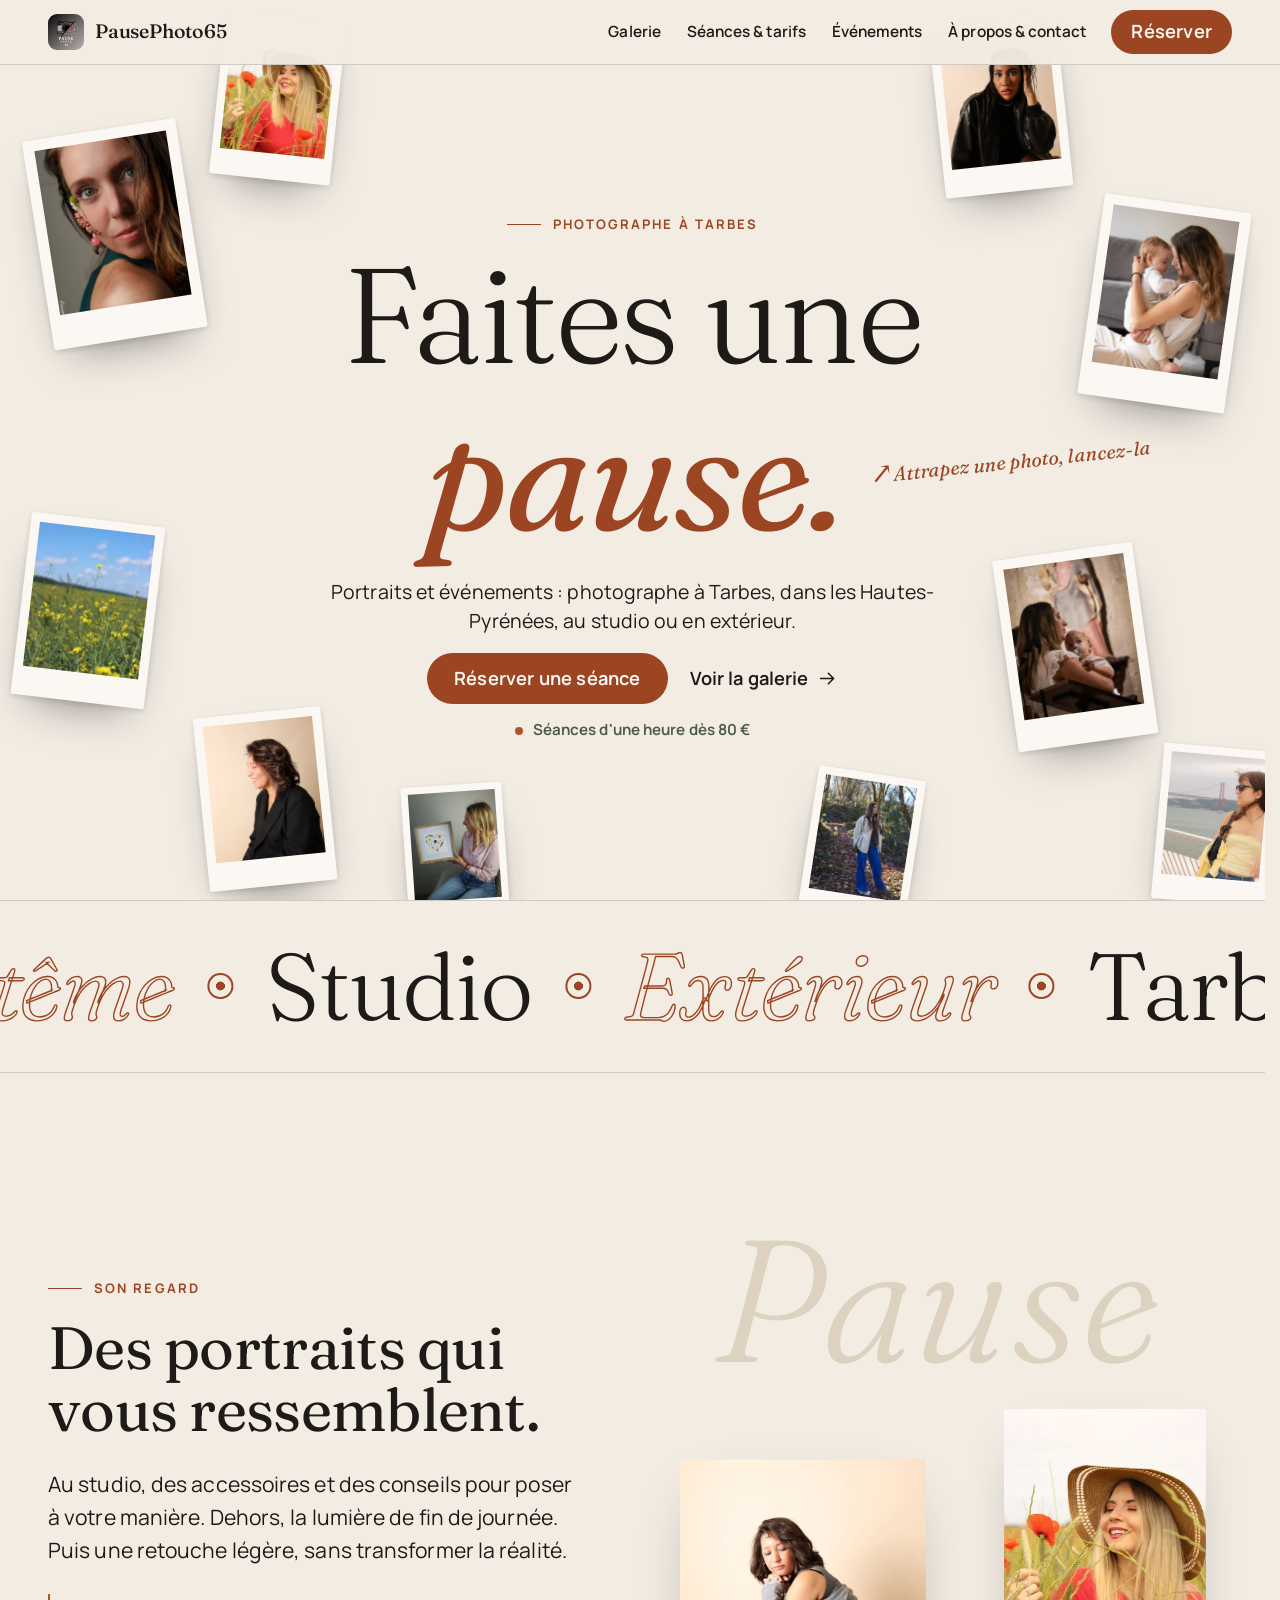
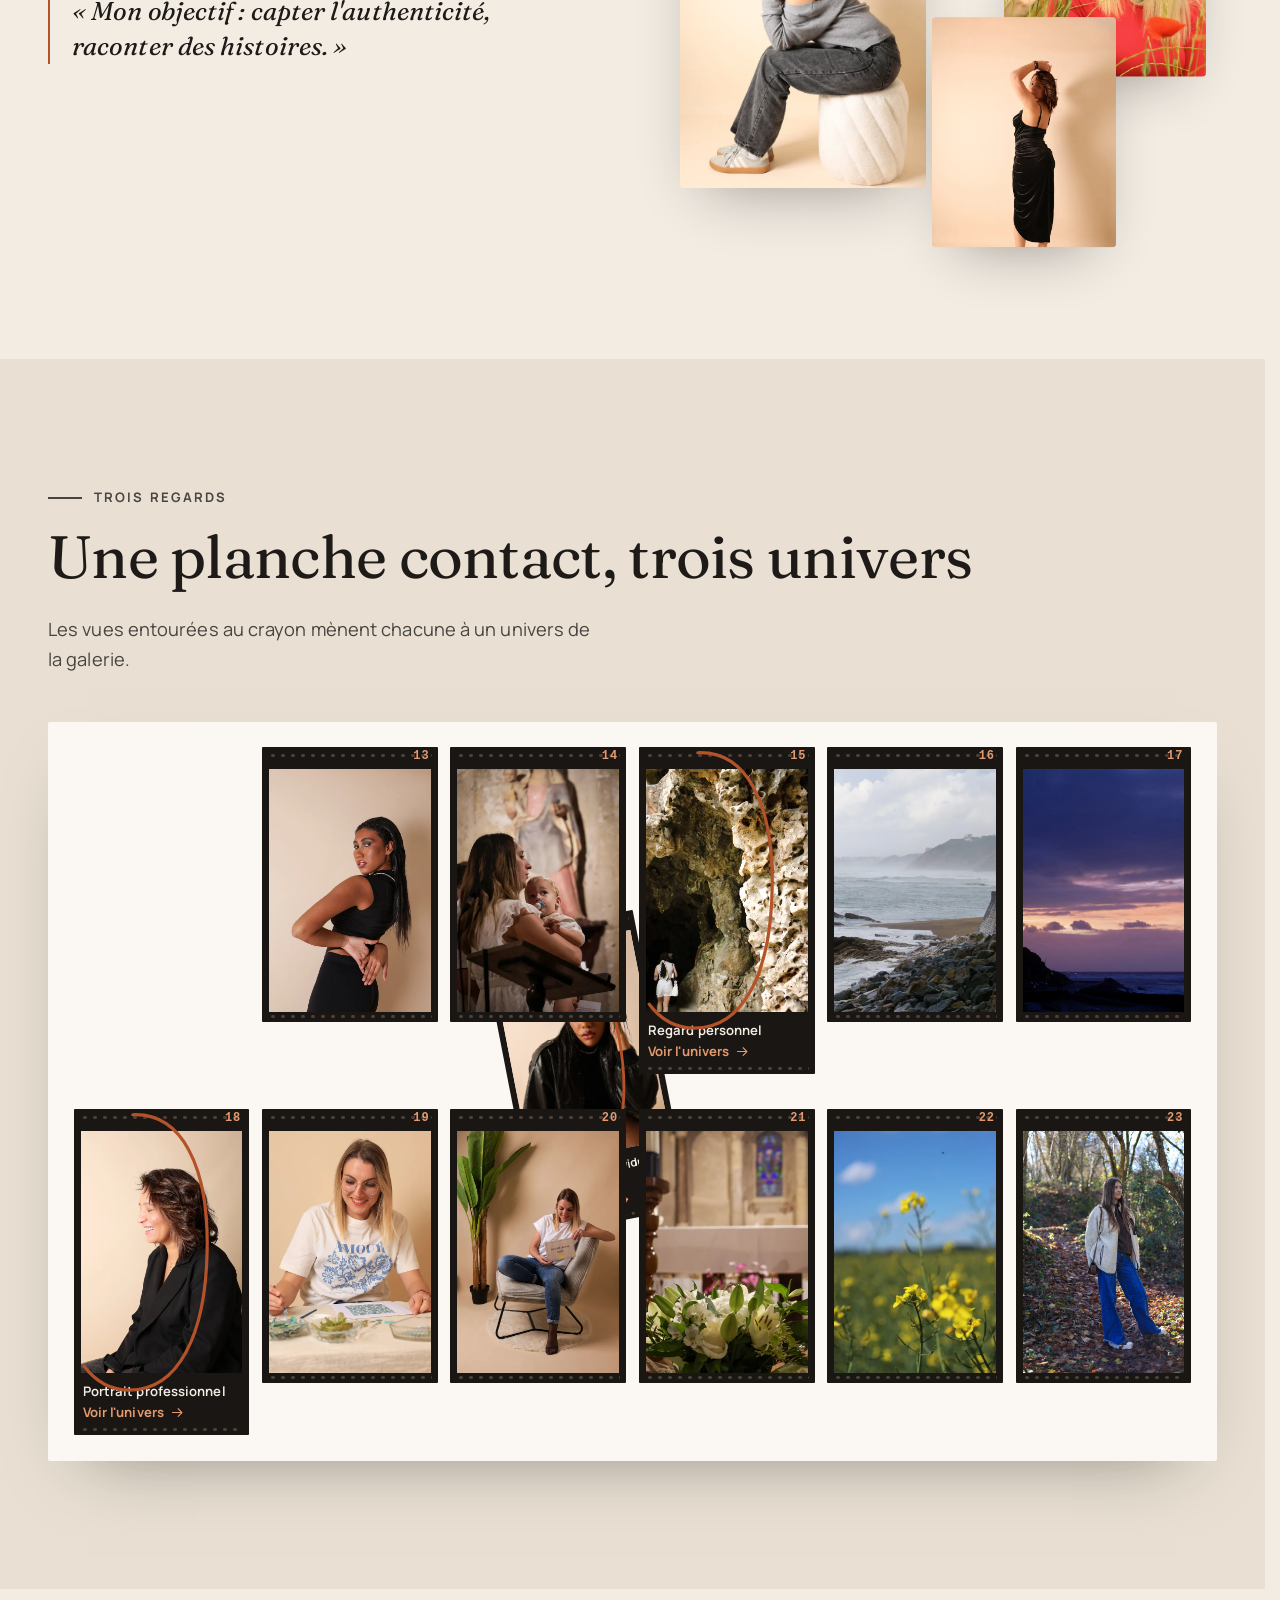
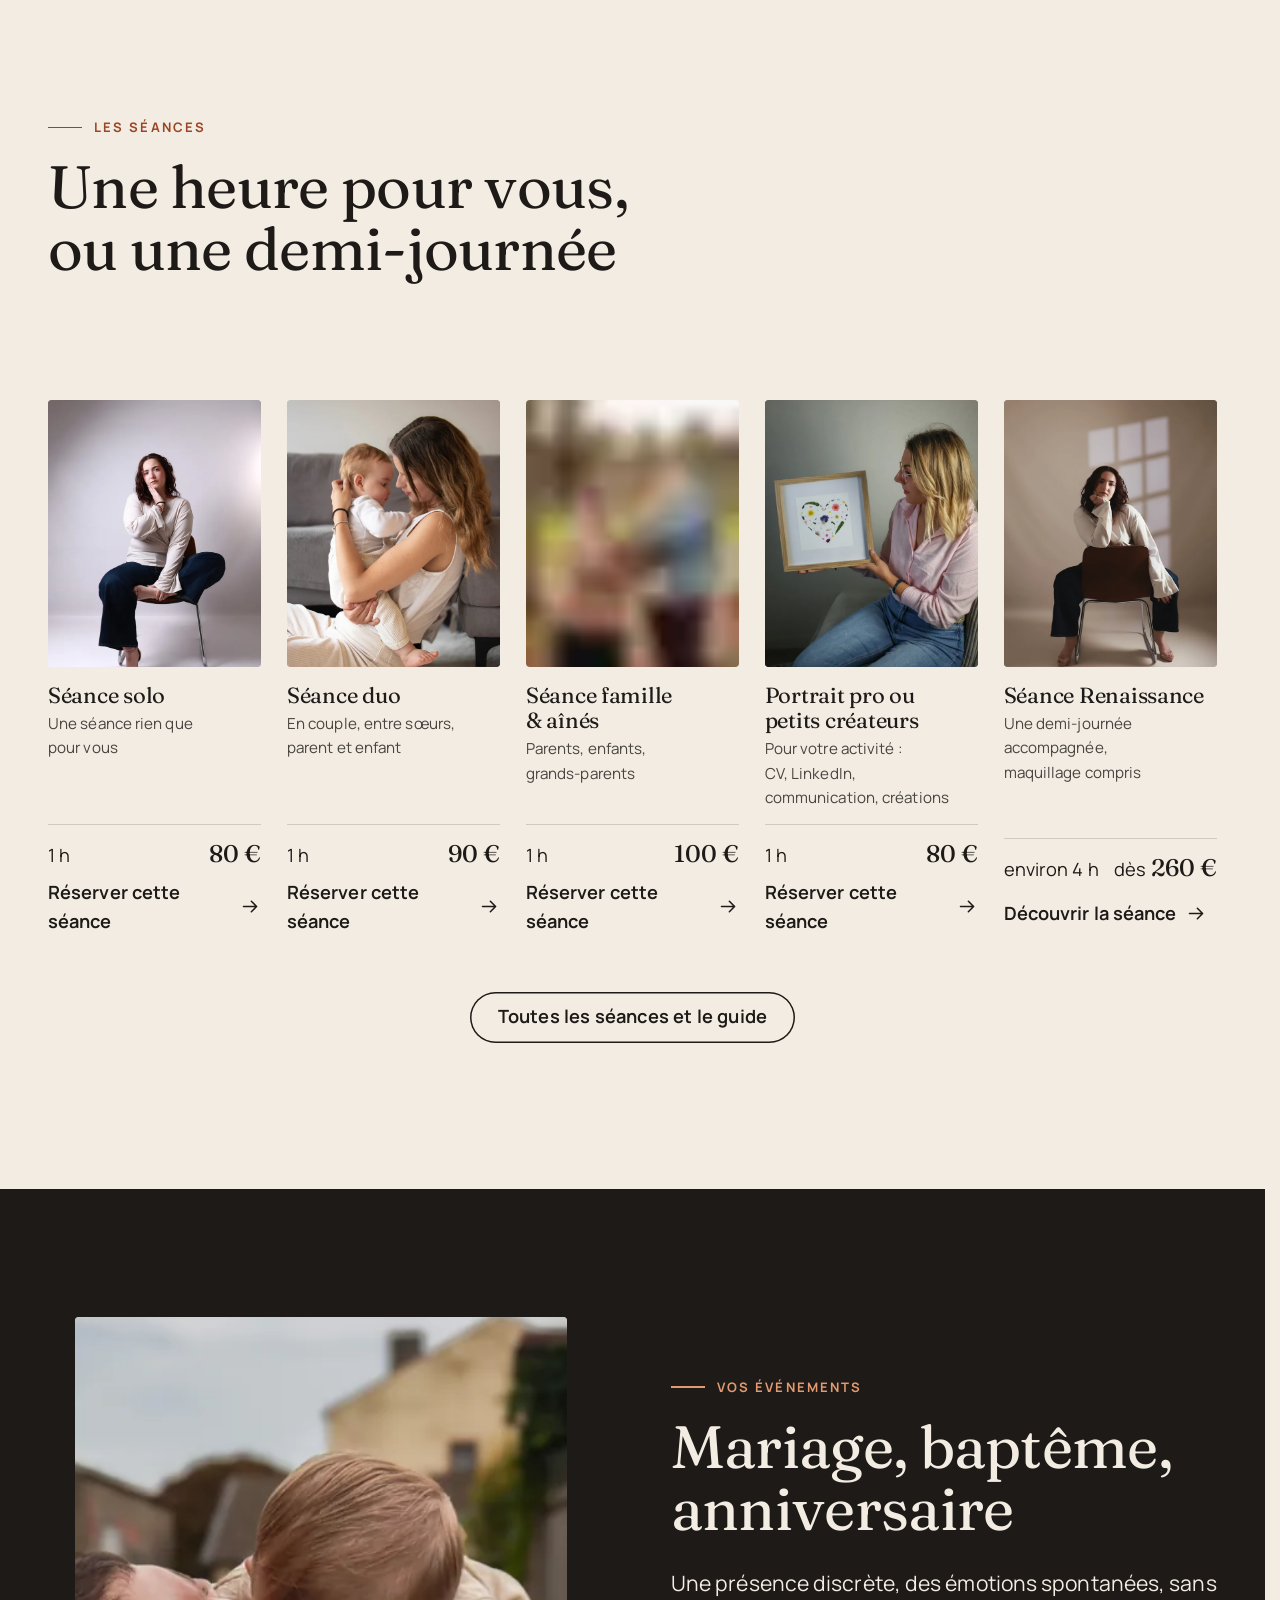
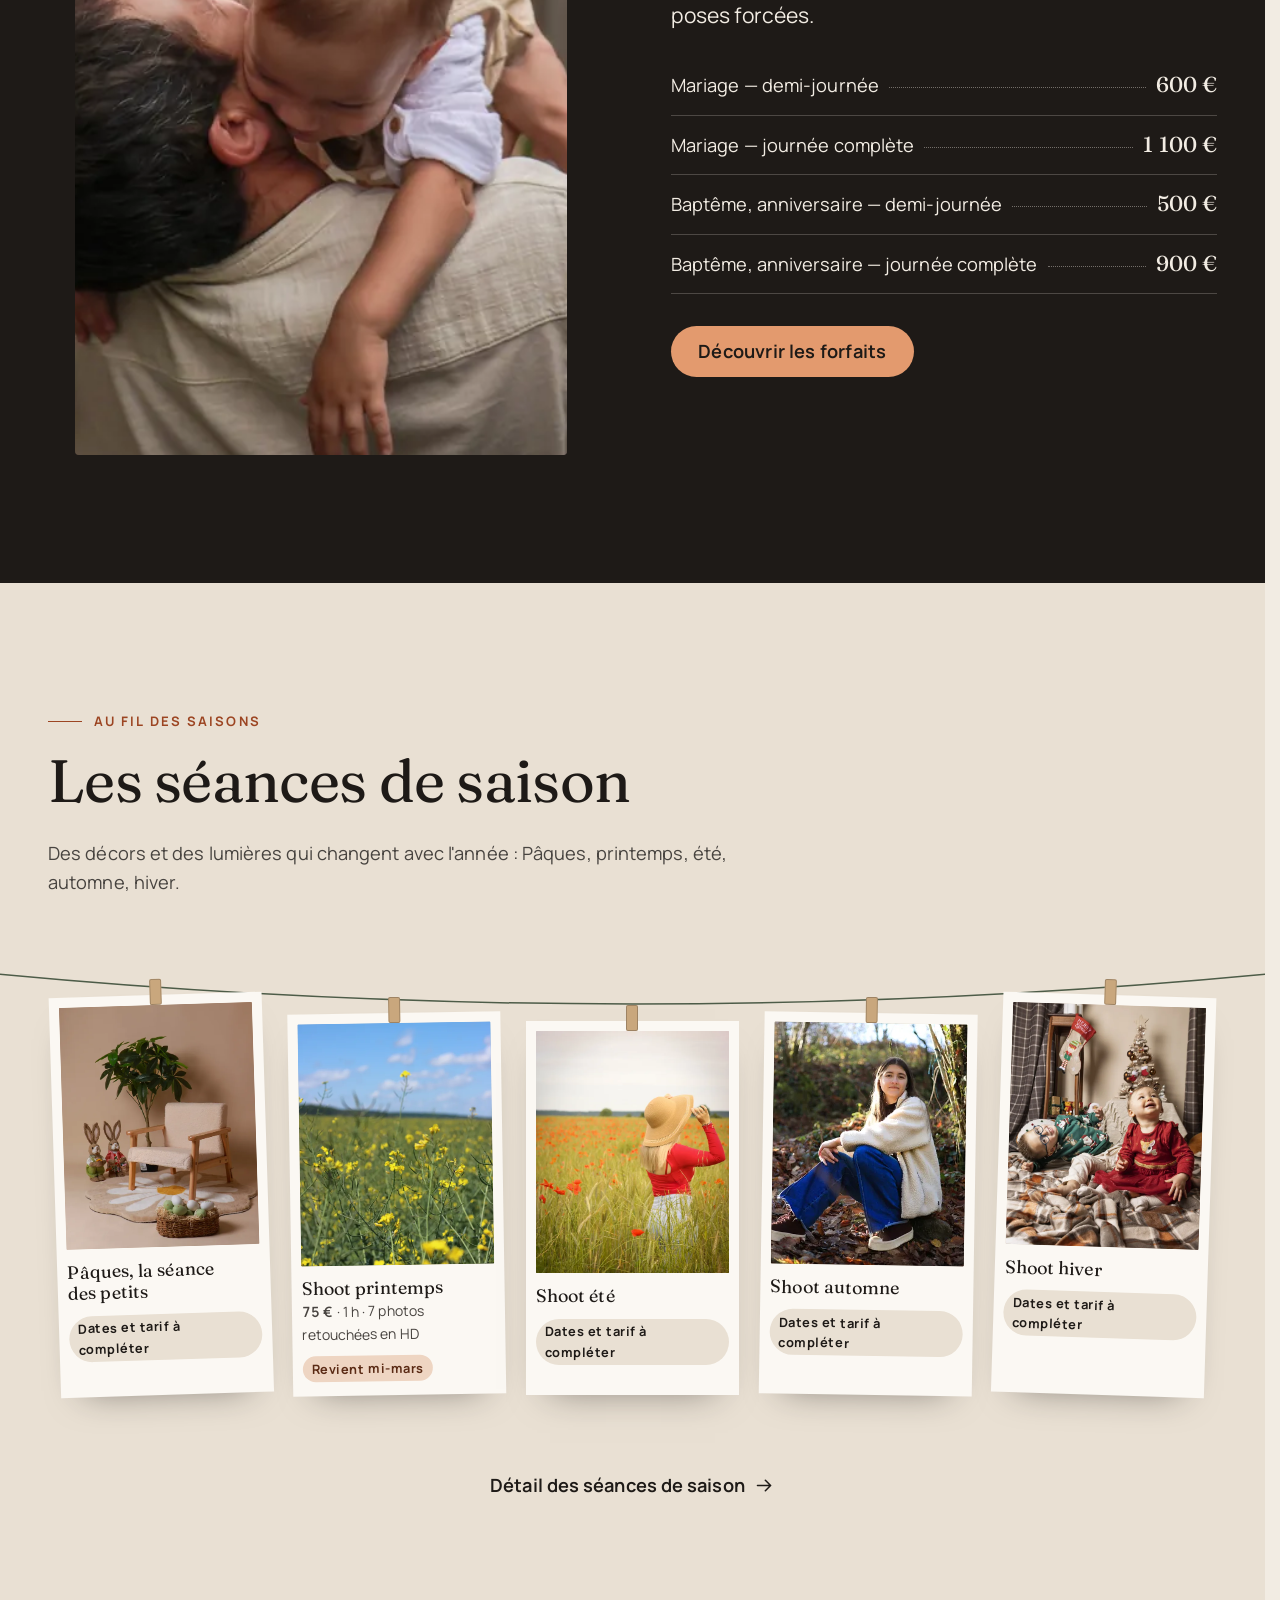
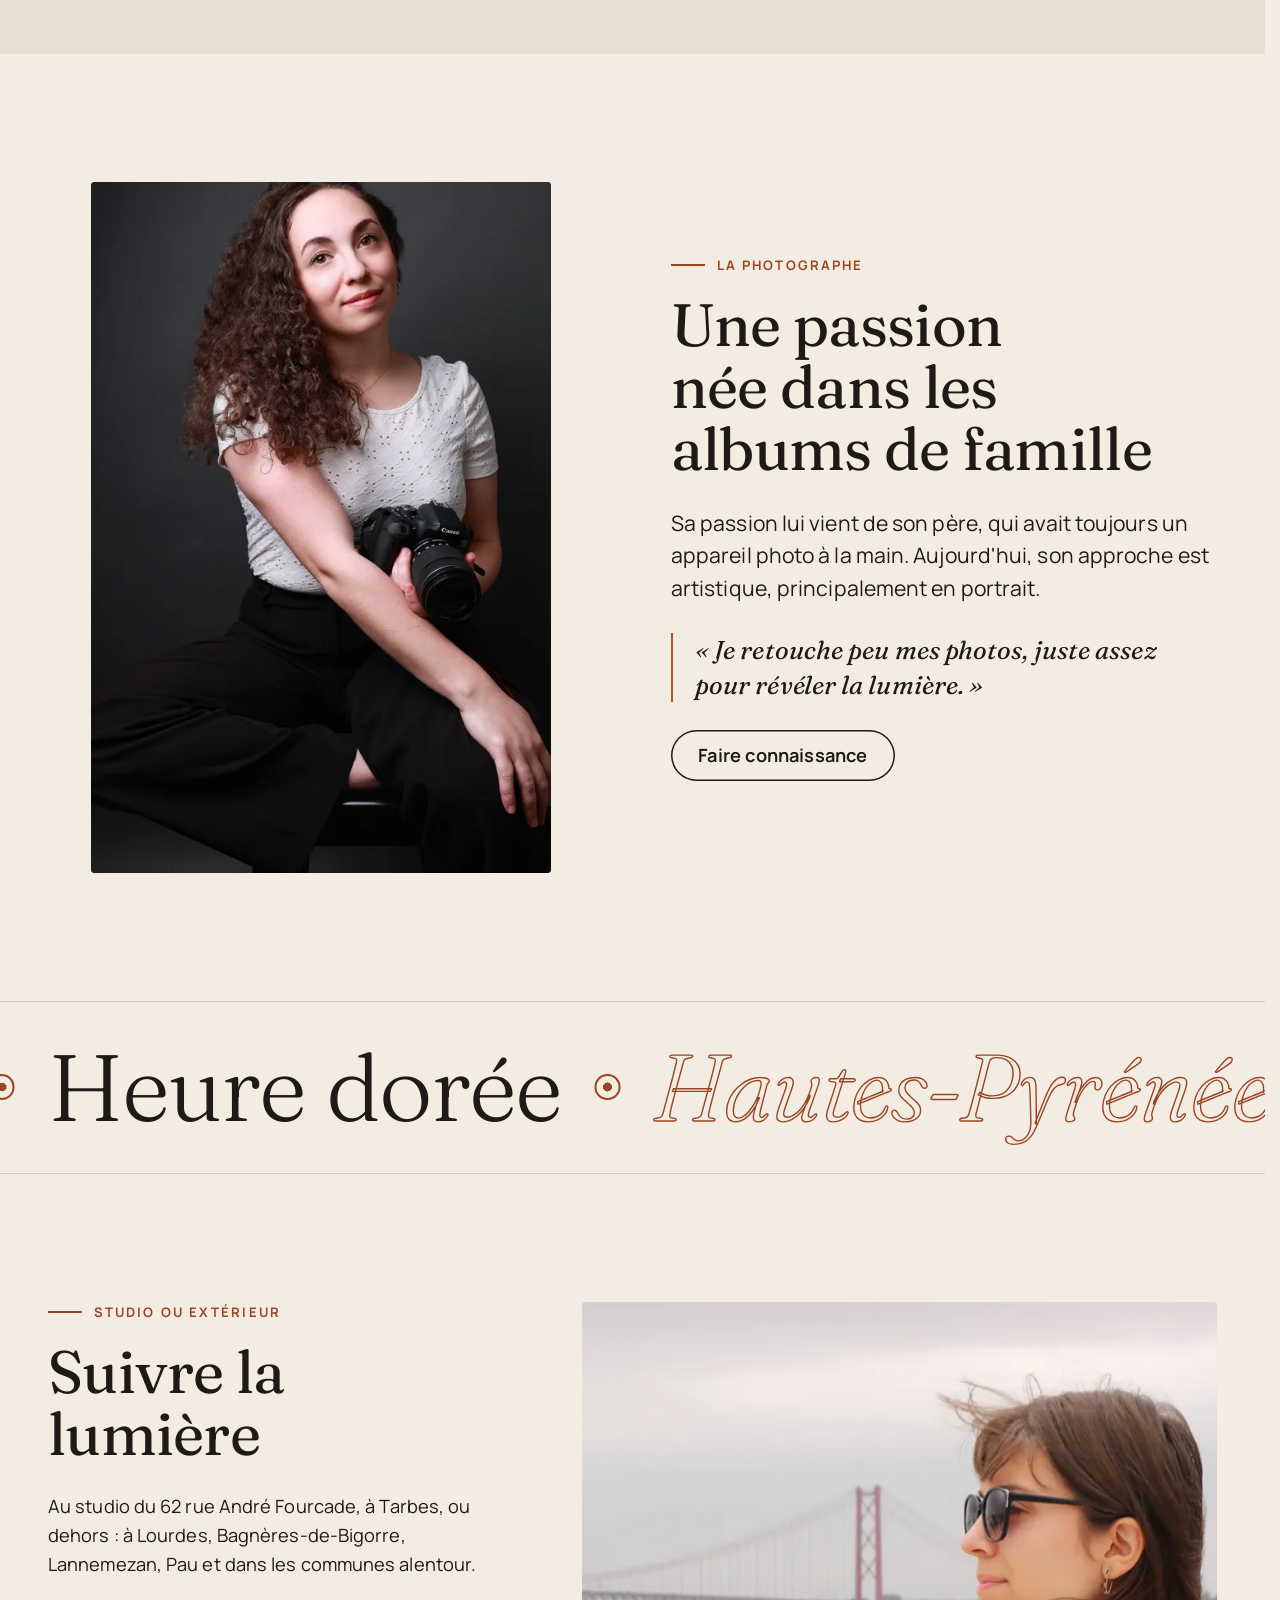
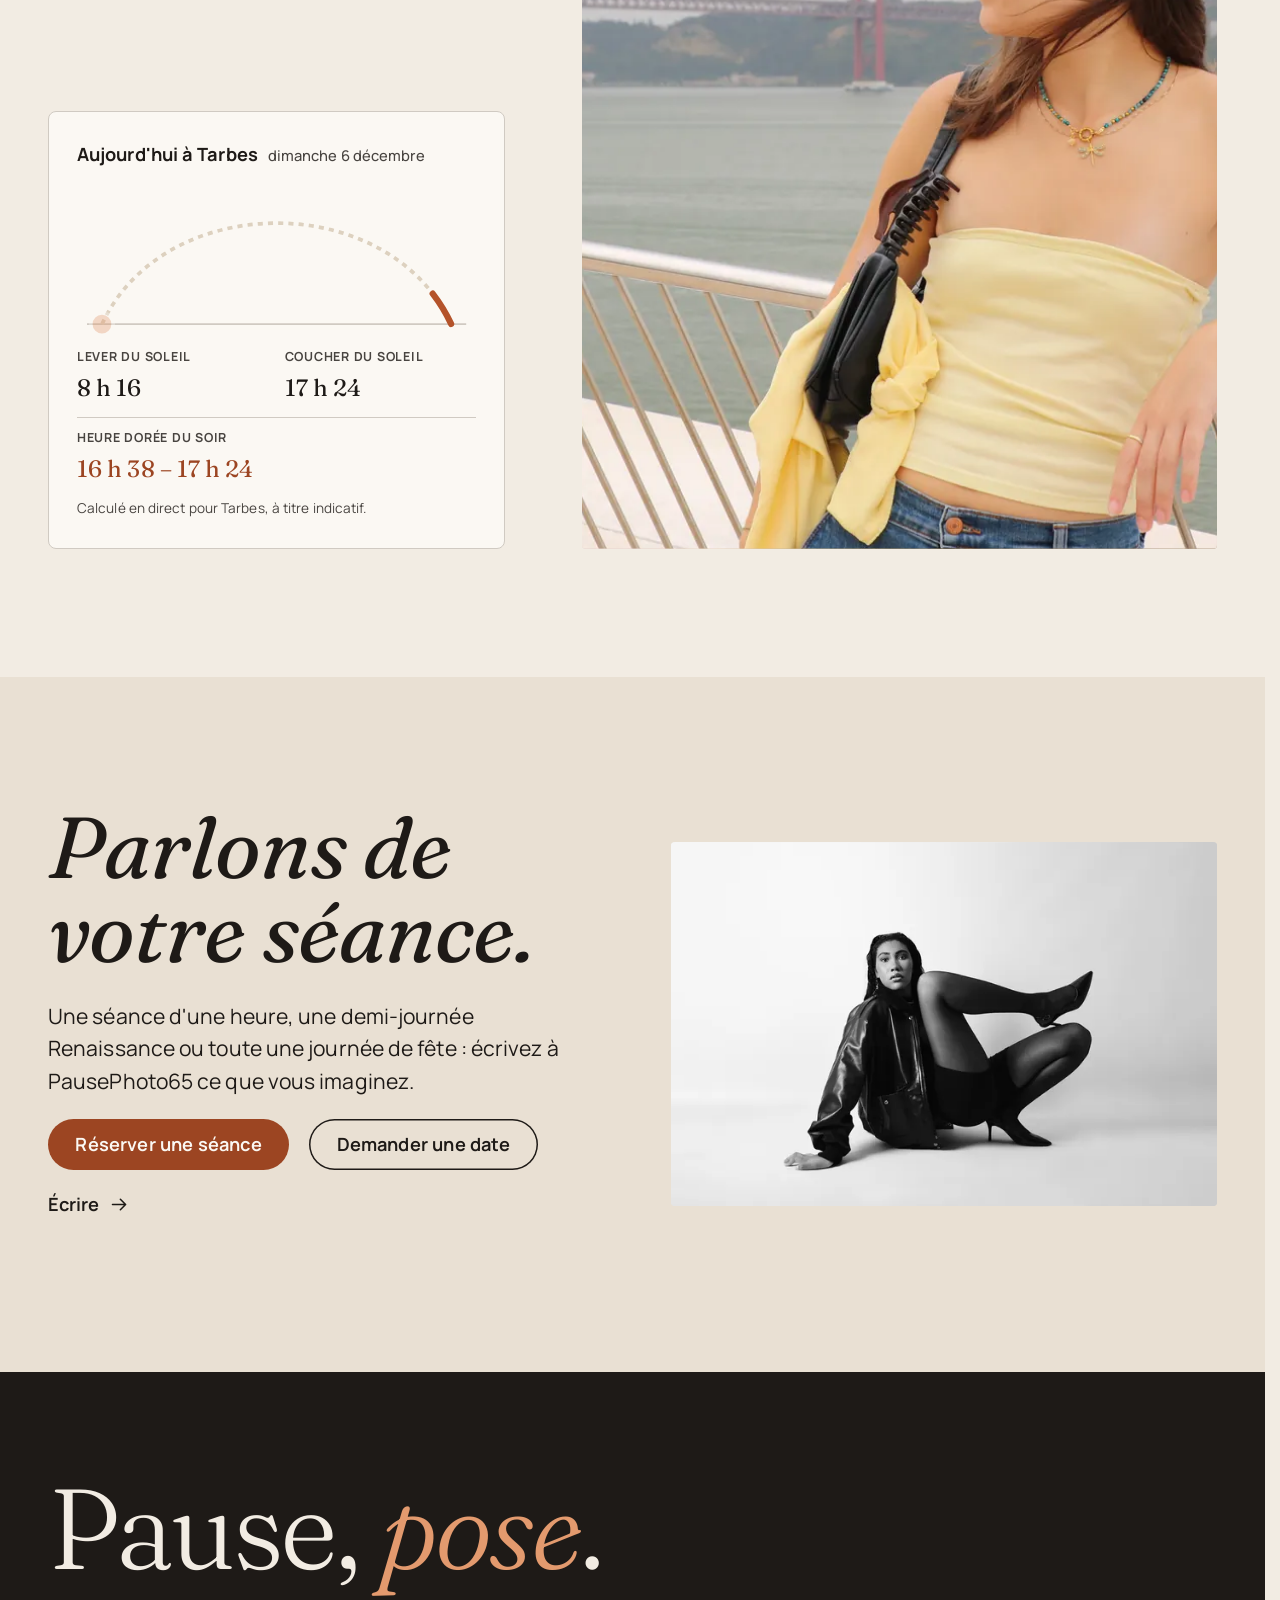
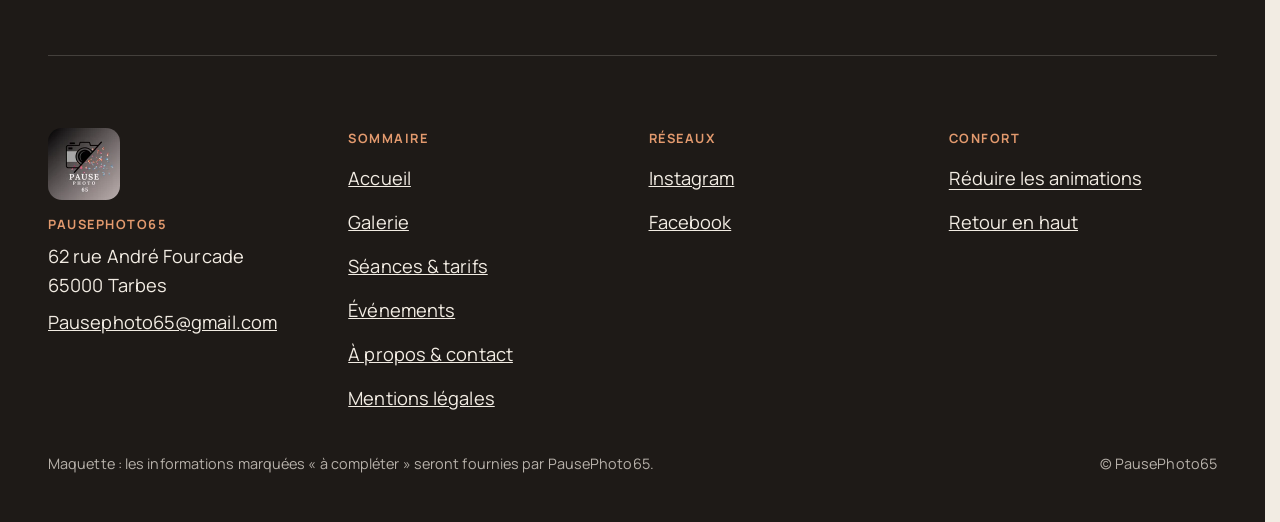
==== commit 9ccb369d: "Maquette PausePhoto65 v3" ====
--- a/index.html
+++ b/index.html
@@ -1,5 +1,5 @@
 <!doctype html>
-<html lang="fr" data-v="2" data-gabarit="accueil" data-page="accueil" data-curseur>
+<html lang="fr" data-v="3" data-gabarit="accueil" data-page="accueil" data-curseur>
 <head>
 <meta charset="utf-8">
 <meta name="viewport" content="width=device-width, initial-scale=1, viewport-fit=cover">
@@ -41,14 +41,14 @@
 })();</script>
 <link rel="preload" href="/assets/fonts/fraunces.woff2" as="font" type="font/woff2" crossorigin>
 <link rel="preload" href="/assets/fonts/manrope.woff2" as="font" type="font/woff2" crossorigin>
-<link rel="stylesheet" href="/assets/css/socle.css?v=2">
-<link rel="stylesheet" href="/assets/css/site.css?v=2">
-<link rel="modulepreload" href="/assets/js/site.js?v=2">
-<link rel="modulepreload" href="/assets/js/socle/index.js?v=2">
+<link rel="stylesheet" href="/assets/css/socle.css?v=3">
+<link rel="stylesheet" href="/assets/css/site.css?v=3">
+<link rel="modulepreload" href="/assets/js/site.js?v=3">
+<link rel="modulepreload" href="/assets/js/socle/index.js?v=3">
 <script src="/assets/vendor/gsap.min.js" defer></script>
 <script src="/assets/vendor/ScrollTrigger.min.js" defer></script>
 <script src="/assets/vendor/SplitText.min.js" defer></script>
-<script type="module" src="/assets/js/site.js?v=2"></script>
+<script type="module" src="/assets/js/site.js?v=3"></script>
 <meta name="theme-color" content="#f2ece3">
 <link rel="icon" href="/assets/images/favicon-32.png" sizes="32x32" type="image/png">
 <link rel="icon" href="/assets/images/favicon-48.png" sizes="48x48" type="image/png">
--- a/assets/css/site.css
+++ b/assets/css/site.css
@@ -940,3 +940,6 @@
 /* Dos des tirages à toutes les tailles : nom, prix et durée (le reste est déjà sous la photo). */
 .carte-dos { padding: 12px; gap: 6px; }
 .carte-dos-pour, .carte-dos-note { display: none; }
+/* Accueil : tout le bloc central (texte, boutons, information) est centré sous le titre. */
+.hero--pluie .hero-centre > *, .hero--pluie .hero-cote { align-self: center; }
+.hero--pluie .hero-texte, .hero--pluie .hero-info { text-align: center; }
